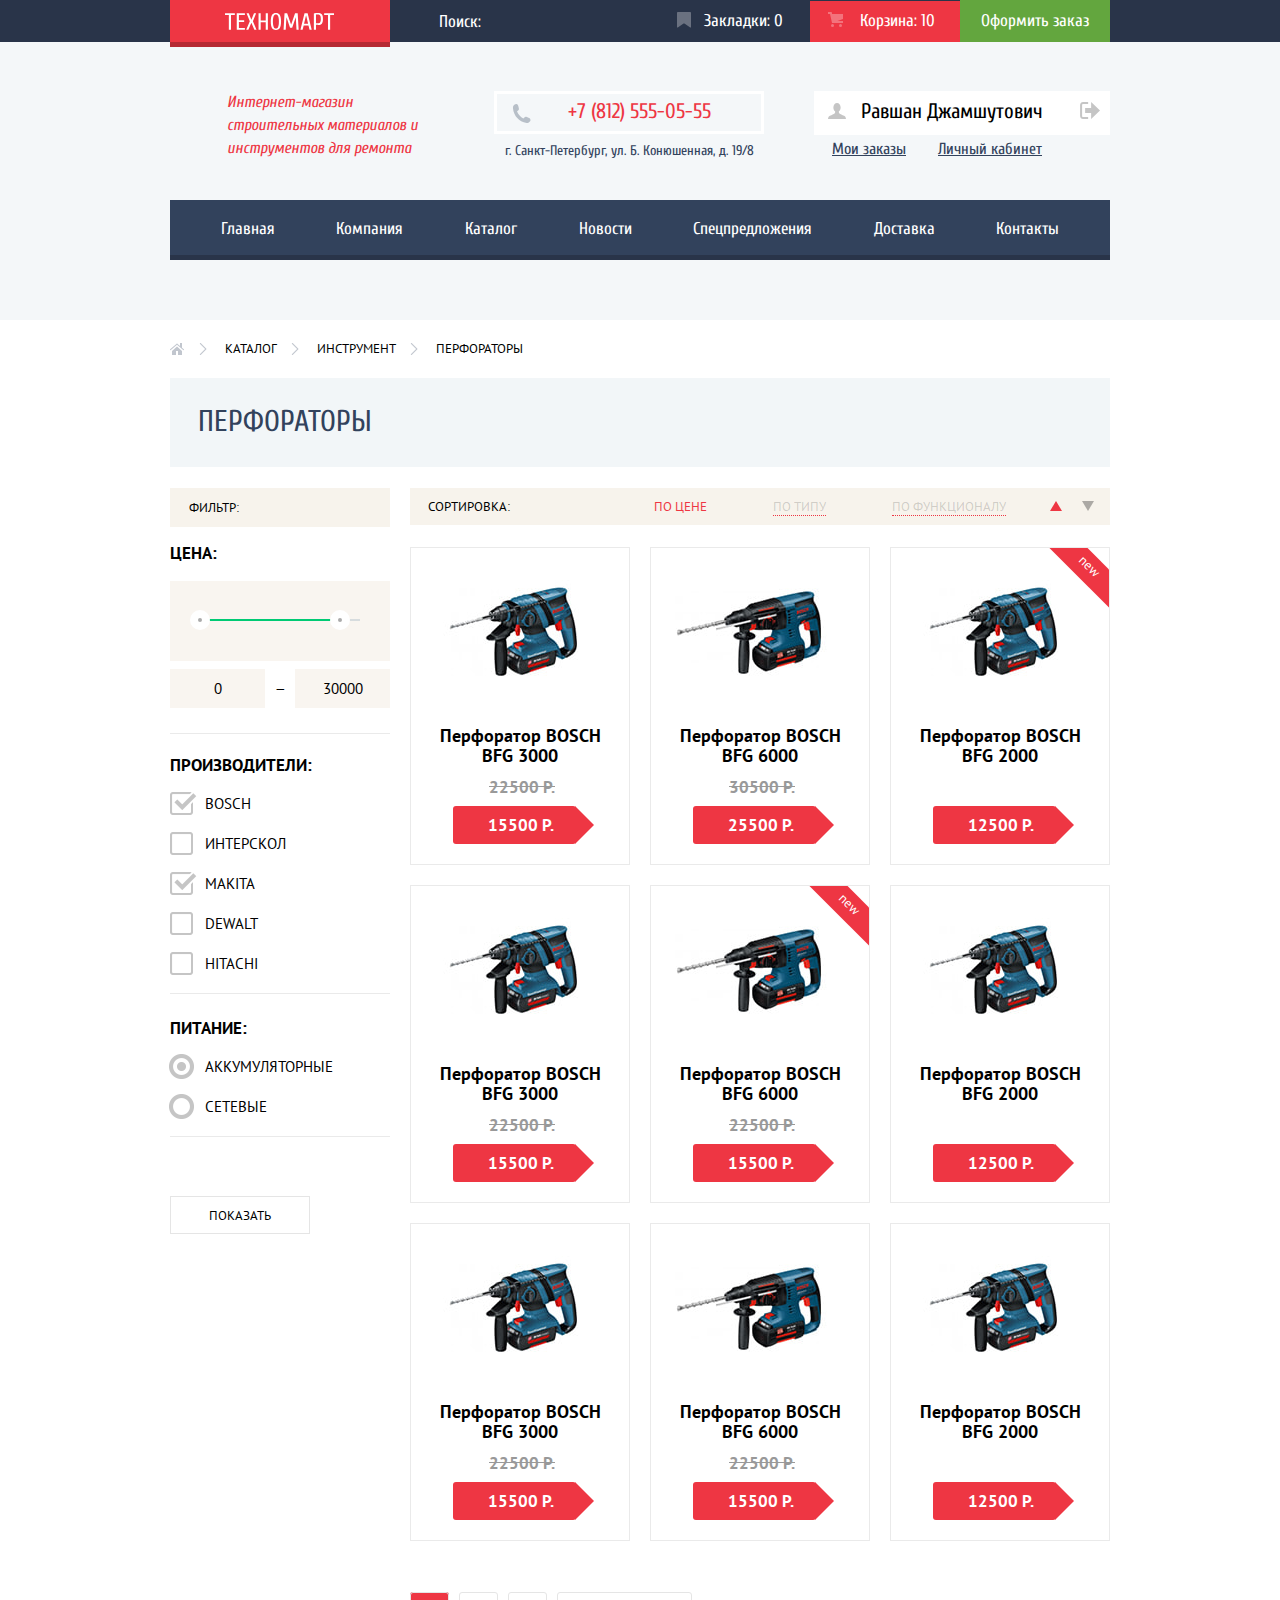
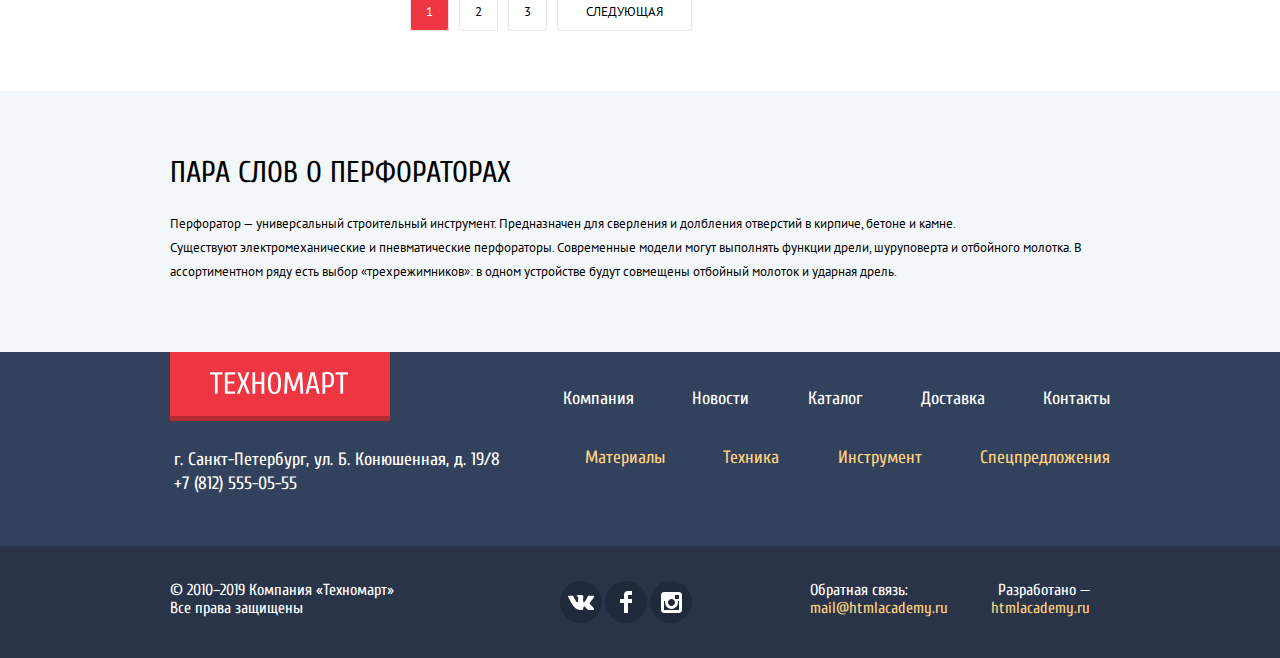
==== catalog.html @ ab94cb52 "Исправление ошибок валидатора" ====
<!DOCTYPE html>
<html lang="ru">
  <head>
    <meta charset="utf-8">
    <title>HTML Academy: Техномарт - Каталог - Перфораторы</title>
    <link href="https://fonts.googleapis.com/css?family=Cuprum:400,400i,700&display=swap&subset=cyrillic" rel="stylesheet">
    <link href="https://fonts.googleapis.com/css?family=PT+Sans:400,700&display=swap&subset=cyrillic" rel="stylesheet"> 
    <link href="css/normalize.css" rel="stylesheet">
    <link href="css/style.css" rel="stylesheet">
  </head>
  <body>
    <header class="main-header catalog-header">
      <div class="header-top">
        <div class="container">
          <a class="site-logo" href="index.html"><img src="img/logo.svg" alt="Логотип компании" width="109" height="19"></a>
          <form class="header-search" action="https://echo.htmlacademy.ru" method="post">
            <label class="visually-hidden" for="search">Поиск</label>
            <input type="search" id="search" name="search" placeholder="Поиск:">
            <button class="visually-hidden" type="submit"><span>Искать</span></button>
          </form>
          <div class="shop-menu">
            <a class="shop-menu-bookmark" href="#">Закладки: 0</a>
            <a class="shop-menu-cart added" href="#">Корзина: 10</a>
            <a class="button button-checkout" href="#">Оформить заказ</a>
          </div>
        </div>
      </div>
      <div class="header-bottom">
        <div class="container">
          <p class="shop-info">Интернет-магазин строительных материалов и инструментов для ремонта</p>
          <div class="header-contacts">
            <a class="header-tel" href="tel:+78125550555" aria-label="Позвоните нам">+7 (812) 555-05-55</a>
            <p class="header-address">г. Санкт-Петербург, ул. Б. Конюшенная, д. 19/8</p>
          </div>
          <div class="user-menu">
            <a class="button button-profile profile-login" href="#">
              <svg xmlns="http://www.w3.org/2000/svg" width="20" height="18" viewBox="0 0 20 18"><path fill="#c5c5c5" d="M17.881 14.166c-2.144-.735-4.256-1.666-5.207-2.39-.657-.501-.77-1.618-.517-2.415 1.118-.903 1.864-2.477 1.864-4.278C14.021 2.276 12.221 0 10 0S5.979 2.276 5.979 5.083c0 1.801.746 3.374 1.863 4.277.253.798.141 1.915-.517 2.416-.95.724-3.063 1.654-5.207 2.39S0 18 0 18h20s.025-3.099-2.119-3.834z"/></svg>
              Равшан Джамшутович</a>
            <a class="menu-exit" href="#">
              <svg xmlns="http://www.w3.org/2000/svg" width="21" height="17" viewBox="0 0 21 17"><g fill="#c5c5c5"><path fill="#c5c5c5" d="M21 8.5L12.125 0v6h-6v5h6v6z"/><path fill="#c5c5c5" d="M3.106 13.952V3.048c.018-.376.171-1.057 1.01-1.057h5.027V0H4.116C1.938 0 1.112 1.81 1.087 3.027v10.946C1.112 15.189 1.938 17 4.116 17h5.027v-1.99H4.116c-.839 0-.992-.683-1.01-1.058z"/></g></svg>
              <span class="visually-hidden">Выход</span></a>
            <ul class="profile-menu">
              <li><a class="link-profile" href="#">Мои заказы</a></li>
              <li><a class="link-profile" href="#">Личный кабинет</a></li>
            </ul>
          </div>
        </div>
      </div>
      <nav class="site-nav">
        <div class="container">
          <ul class="main-nav">
            <li><a href="index.html">Главная</a></li>
            <li><a href="#">Компания</a></li>
            <li><a href="#">Каталог</a></li>
            <li><a href="#">Новости</a></li>
            <li><a href="#">Спецпредложения</a></li>
            <li><a href="#">Доставка</a></li>
            <li><a href="#">Контакты</a></li>
          </ul>
        </div>
      </nav>
    </header>
    <main class="inner-page">
      <div class="container">
        <ul class="breadcrumbs">
          <li><a class="home-link" href="index.html"><span class="visually-hidden">Домой</span></a></li>
          <li><a href="#">Каталог</a></li>
          <li><a href="#">Инструмент</a></li>
          <li><a class="not-active" href="#">Перфораторы</a></li>
        </ul>
        <h1 class="catalog-title">Перфораторы</h1>
        <!-- Ф И Л Ь Т Р -->
        <div class="inner-wrapper">
          <section class="sidebar">
            <h2 class="filter-title">Фильтр:</h2>
            <form class="filter" action="echo.htmlacademy.ru" method="get">
              <fieldset class="filter-price">
                <legend>Цена:</legend>
                <div class="range-controls">
                  <div class="scale">
                    <div class="bar"></div>
                  </div>
                  <div class="toggle min-toggle"></div>
                  <div class="toggle max-toggle"></div>
                </div>
                <div class="price-controls">
                  <label class="min-price"><span class="visually-hidden">от</span> <input type="text" value="0"></label>
                  <span>&mdash;</span>
                  <label class="max-price"><span class="visually-hidden">до</span> <input type="text" value="30000"></label>
                </div>
              </fieldset>
              <fieldset class="brand-filter">
                <legend>Производители:</legend>
                <ul>
                  <li class="filter-options">
                    <input class="visually-hidden filter-checkbox" type="checkbox" id="bosch" name="bosch" checked>
                    <label for="bosch">Bosch</label>
                  </li>
                  <li class="filter-options">
                    <input class="visually-hidden filter-checkbox" type="checkbox" id="interskol" name="interskol">
                    <label for="interskol">Интерскол</label>
                  </li>
                  <li class="filter-options">
                    <input class="visually-hidden filter-checkbox" type="checkbox" id="makita" name="makita" checked>
                    <label for="makita">Makita</label>
                  </li>
                  <li class="filter-options">
                    <input class="visually-hidden filter-checkbox" type="checkbox" id="dewalt" name="dewalt">
                    <label for="dewalt">Dewalt</label>
                  </li>
                  <li class="filter-options">
                    <input class="visually-hidden filter-checkbox" type="checkbox" id="hitachi" name="hitachi">
                    <label for="hitachi">Hitachi</label>
                  </li>
                </ul>
              </fieldset>
              <fieldset class="power-filter">
                <legend>Питание:</legend>
                <ul>
                  <li class="filter-options">
                    <input class="visually-hidden filter-radio" type="radio" id="battery" name="power" checked>
                    <label for="battery">Аккумуляторные</label>
                  </li>
                  <li class="filter-options">
                    <input class="visually-hidden filter-radio" type="radio" id="network" name="power">
                    <label for="network">Сетевые</label>
                  </li>
                </ul>
              </fieldset>
              <button class="button form-button" type="submit">Показать</button>
            </form>
          </section>
          <section class="main-section">
            <h2 class="visually-hidden">Каталог перфораторов</h2>
            <div class="sorting-block">
              <span>Сортировка:</span>
              <ul class="sorting-list">
                <li><a class="sort-active" href="#">По цене</a></li>
                <li><a href="#">По типу</a></li>
                <li><a href="#">По функционалу</a></li>
              </ul>
              <ul class="sorting-buttons">
                <li><a class="sorting-up active-button" href="#"><span class="visually-hidden">По возрастанию</span></a></li>
                <li><a class="sorting-down" href="#"><span class="visually-hidden">По убыванию</span></a></li>
              </ul>
            </div>
            <!-- К А Т А Л О Г -->
            <div class="catalog-wrapper">
              <article class="cat-item cat-item-inner">
                <img src="img/b3000.jpg" alt="Перфоратор Bosch BFG 3000" width="218" height="170">
                <h3>Перфоратор <span class="item-title-uppercase">Bosch BFG 3000</span></h3>
                <p class="item-price">22500 Р.</p>
                <p class="item-sale">15500 Р.</p>
                <div class="buy-popup">
                  <a class="button item-buy" href="#">Купить</a>
                  <a class="button item-bookmark" href="#">В закладки</a>
                </div>
              </article>
              <article class="cat-item cat-item-inner">
                <img src="img/b6000.jpg" alt="Перфоратор Bosch BFG 6000" width="218" height="170">
                <h3>Перфоратор <span class="item-title-uppercase">Bosch BFG 6000</span></h3>
                <p class="item-price">30500 Р.</p>
                <p class="item-sale">25500 Р.</p>
                <div class="buy-popup">
                  <a class="button item-buy" href="#">Купить</a>
                  <a class="button item-bookmark" href="#">В закладки</a>
                </div>
              </article>
              <article class="cat-item cat-item-inner">
                <img src="img/b2000.jpg" alt="Перфоратор Bosch BFG 2000" width="218" height="170">
                <h3>Перфоратор <span class="item-title-uppercase">Bosch BFG 2000</span></h3>
                <p class="item-price"></p>
                <p class="item-sale">12500 Р.</p>
                <div class="buy-popup">
                  <a class="button item-buy" href="#">Купить</a>
                  <a class="button item-bookmark" href="#">В закладки</a>
                </div>
                <div class="new-flag">New</div>
              </article>
              <article class="cat-item cat-item-inner">
                <img src="img/b3000.jpg" alt="Перфоратор Bosch BFG 3000" width="218" height="170">
                <h3>Перфоратор <span class="item-title-uppercase">Bosch BFG 3000</span></h3>
                <p class="item-price">22500 Р.</p>
                <p class="item-sale">15500 Р.</p>
                <div class="buy-popup">
                  <a class="button item-buy" href="#">Купить</a>
                  <a class="button item-bookmark" href="#">В закладки</a>
                </div>
              </article>
              <article class="cat-item cat-item-inner">
                <img src="img/b6000.jpg" alt="Перфоратор Bosch BFG 6000" width="218" height="170">
                <h3>Перфоратор <span class="item-title-uppercase">Bosch BFG 6000</span></h3>
                <p class="item-price">22500 Р.</p>
                <p class="item-sale">15500 Р.</p>
                <div class="buy-popup">
                  <a class="button item-buy" href="#">Купить</a>
                  <a class="button item-bookmark" href="#">В закладки</a>
                </div>
                <div class="new-flag">New</div>
              </article>
              <article class="cat-item cat-item-inner">
                <img src="img/b2000.jpg" alt="Перфоратор Bosch BFG 2000" width="218" height="170">
                <h3>Перфоратор <span class="item-title-uppercase">Bosch BFG 2000</span></h3>
                <p class="item-price"></p>
                <p class="item-sale">12500 Р.</p>
                <div class="buy-popup">
                  <a class="button item-buy" href="#">Купить</a>
                  <a class="button item-bookmark" href="#">В закладки</a>
                </div>
              </article>
              <article class="cat-item cat-item-inner">
                <img src="img/b3000.jpg" alt="Перфоратор Bosch BFG 3000" width="218" height="170">
                <h3>Перфоратор <span class="item-title-uppercase">Bosch BFG 3000</span></h3>
                <p class="item-price">22500 Р.</p>
                <p class="item-sale">15500 Р.</p>
                <div class="buy-popup">
                  <a class="button item-buy" href="#">Купить</a>
                  <a class="button item-bookmark" href="#">В закладки</a>
                  <div class="new-flag">New</div>
                </div>
              </article>
              <article class="cat-item cat-item-inner">
                <img src="img/b6000.jpg" alt="Перфоратор Bosch BFG 6000" width="218" height="170">
                <h3>Перфоратор <span class="item-title-uppercase">Bosch BFG 6000</span></h3>
                <p class="item-price">22500 Р.</p>
                <p class="item-sale">15500 Р.</p>
                <div class="buy-popup">
                  <a class="button item-buy" href="#">Купить</a>
                  <a class="button item-bookmark" href="#">В закладки</a>
                </div>
              </article>
              <article class="cat-item cat-item-inner">
                <img src="img/b2000.jpg" alt="Перфоратор Bosch BFG 2000" width="218" height="170">
                <h3>Перфоратор <span class="item-title-uppercase">Bosch BFG 2000</span></h3>
                <p class="item-price"></p>
                <p class="item-sale">12500 Р.</p>
                <div class="buy-popup">
                  <a class="button item-buy" href="#">Купить</a>
                  <a class="button item-bookmark" href="#">В закладки</a>
                </div>
              </article>
              <div>
                <ul class="pagination">
                  <li><a class="active-page" href="#">1</a></li>
                  <li><a href="#">2</a></li>
                  <li><a href="#">3</a></li>
                  <li><a class="next-page" href="#">Следующая</a></li>
                </ul>
              </div>
            </div>
          </section>
        </div>
      </div>
        <section class="about-drill-section">
          <div class="container">
            <h2 class="title sub-title">Пара слов о перфораторах</h2>
            <p>Перфоратор — универсальный строительный инструмент.
              Предназначен для сверления и долбления отверстий в кирпиче, бетоне и камне.<br>
              Существуют электромеханические и пневматические перфораторы.
              Современные модели могут выполнять функции дрели, шуруповерта и отбойного молотка.
              В ассортиментном ряду есть выбор «трехрежимников»:
              в одном устройстве будут совмещены отбойный молоток и ударная дрель.</p>
          </div>
        </section>
    </main>
    <footer class="main-footer">
      <div class="footer-top">
        <div class="container">
          <div class="footer-top-left">
            <a class="site-logo footer-logo" href="#"><img src="img/logo.svg" alt="Логотип компании Техномарт" width="138" height="23"></a>
            <p class="footer-address">
              г. Санкт-Петербург, ул. Б. Конюшенная, д. 19/8
            </p>
            <a class="footer-tel" href="tel:+78125550555" aria-label="Позвоните нам">+7 (812) 555-05-55</a>
          </div>
          <div class="footer-top-right">
            <ul class="footer-nav">
              <li><a href="#">Компания</a></li>
              <li><a href="#">Новости</a></li>
              <li><a href="#">Каталог</a></li>
              <li><a href="#">Доставка</a></li>
              <li><a href="#">Контакты</a></li>
            </ul>
            <ul class="footer-promo">
              <li><a href="#">Материалы</a></li>
              <li><a href="#">Техника</a></li>
              <li><a href="#">Инструмент</a></li>
              <li><a href="#">Спецпредложения</a></li>
            </ul>
          </div>
        </div>
      </div>
      <div class="footer-bottom">
        <div class="container">
          <p class="copyright">
            © 2010–2019 Компания «Техномарт»
            Все права защищены
          </p>
          <ul class="social-list">
            <li class="social-button vk-button"><a href="#"><span class="visually-hidden">Вконтакте</span></a></li>
            <li class="social-button fb-button"><a href="#"><span class="visually-hidden">Фейсбук</span></a></li>
            <li class="social-button insta-button"><a href="#"><span class="visually-hidden">Инстаграм</span></a></li>
          </ul>
          <p class="feedback">
            Обратная связь:
            <a class="academy" href="mailto:mail@htmlacademy.ru">mail@htmlacademy.ru</a>
          </p>
          <p class="designed">
            Разработано —
            <a class="academy" href="https://htmlacademy.ru/intensive/htmlcss">htmlacademy.ru</a>
          </p>
        </div>
      </div>
    </footer>

    <section class="modal cart-add modal">
      <h2 class="cart-add-header">Товар добавлен в корзину!</h2>
      <div class="cart-bottom">
        <a class="button button-details" href="#">Оформить заказ</a>
        <button class="button button-details" type="button">Продолжить покупки</button>
      </div>
    </section>
  </body>
</html>
---- css/style.css ----
html {
  box-sizing: border-box;
}
*, *::before, *::after {
  box-sizing: inherit;
}
body {
  padding: 0;
  margin: 0;

  font-family: "PT Sans", Arial, sans-serif;
  font-size: 13px;
  font-weight: 400;
  line-height: 24px;

  color: #000000;

  background-color: #ffffff;
}
a {
  text-decoration: none;
}
img {
  max-width: 100%;
  height: auto;
}
.visually-hidden {
  position: absolute;
  width: 1px;
  height: 1px;
  margin: -1px;
  padding: 0;
  overflow: hidden;
  border: 0;
  clip: rect(0 0 0 0);
}
.container {
  width: 960px;
  padding: 0 10px;
  margin: 0 auto;
}
.modal {
  display: none;
}
.button {
  text-transform: uppercase;
}
.button-details {
  padding-top: 11px;
  padding-bottom: 10px;
  border-radius: 3px;
  font-family: "Cuprum", Arial, sans-serif;
  font-size: 14px;
  line-height: 18px;
  text-align: center;

  color: #ffffff;
}
.new-flag {
  position: absolute;
  z-index: 20;
  top: 0;
  right: -33px;
  width: 120px;
  padding-bottom: 3px;
  padding-left: 18px;
  transform: rotate(45deg);
  text-align: center;
  text-transform: lowercase;
  color: #ffffff;
  background-color: #ee3643;
  overflow: hidden;
}

/* ЗАГОЛОВКИ */

.catalog-title, .title {
  margin-top: 0;
  margin-bottom: 0;
  padding-left: 28px;
  padding-top: 29px;
  padding-bottom: 30px;
  font-family: "Cuprum", Arial, sans-serif;
  font-size: 30px;
  font-weight: 400;
  line-height: 30px;
  text-transform: uppercase;

  color: #32425c;
}
.catalog-title {
  margin-bottom: 21px;
  background-color: #f2f6f8;
}
.sub-title {
  color: #000000;
}
.filter-title {
  padding-top: 11px;
  padding-bottom: 10px;
  padding-left: 19px;
  margin-top: 0;
  margin-bottom: 0;
  font-size: 13px;
  font-weight: 400;
  line-height: 18px;
  text-transform: uppercase;

  background-color: #f7f3ec;
}

/* ШАПКА */

.main-header {
  padding-bottom: 60px;
  font-family: "Cuprum", Arial, sans-serif;

  background-color: #f4f7f9;
}
.catalog-header {
  margin-bottom: 0;
}

.header-top .container {
  display: flex;
}

.header-top {
  font-size: 17px;

  background-color: #293449;
}

.header-top a,
.site-nav a {
  color: #ffffff;
}
.site-logo {
  width: 220px;
  padding: 13px 56px 5px 55px;
  box-shadow: 0px 5px 0px 0px rgba(181, 41, 51, 1);
}
.site-logo, /* Логотип и красные "кнопки" */
.button-details {
  background-color: #ee3643;
}
.site-logo:hover,
.button-details:hover {
  background-color: #ca2c37;
}
.site-logo:active,
.button-details:active {
  background-color: #ba2732;
}
.header-search {
  position: relative;
}
.header-search svg {
  position: absolute;
  left: 17px;
  top: 12px;
  width: 17px;
  height: 17px;
  opacity: 0.3;
}
.header-search:hover svg {
  opacity: 1;
}
.header-search:focus path {
  fill: #ee3643;
}
.header-search input {
  width: 270px;
  padding-top: 12px;
  padding-bottom: 10px;
  padding-left: 49px;
  border: none;
  background-color: #293449;
}

.header-search input::placeholder {
  color: #ffffff;
  opacity: 1;
}
.header-search input:hover {
  color: #000000;
  background-color: #212a3a;
}
.header-search input:focus {
  background-color: #ffffff;
}
.shop-menu {
  display: flex;
  align-items: center;
}
.shop-menu a {
  display: block;
  width: 150px;
  padding-top: 8px;
  padding-bottom: 9px;
}
.shop-menu a:hover {
  background-color: #212a3a;
}
.shop-menu a:active {
  color: rgba(255, 255, 255, 0.6);
  background-color: #161d29;
}
.shop-menu-bookmark {
  position: relative;
  padding-left: 44px;
}
.shop-menu-bookmark::before {
  content: "";
  position: absolute;
  top: 11px;
  left: 17px;
  width: 14px;
  height: 16px;
  background-image: url("../img/icon-bookmark.svg");
  background-repeat: no-repeat;
  background-position: 0 0;
  opacity: 0.3;
}
.shop-menu-bookmark:hover::before,
.shop-menu-cart:hover::before {
  opacity: 1;
}
.shop-menu-bookmark:active::before,
.shop-menu-cart:active::before {
  opacity: 0.5;
}
.shop-menu-cart {
  position: relative;
  padding-left: 50px;
}
.shop-menu-cart::before {
  content: "";
  position: absolute;
  top: 11px;
  left: 18px;
  width: 15px;
  height: 15px;
  background-image: url("../img/icon-cart.svg");
  background-repeat: no-repeat;
  background-position: 0 0;
  opacity: 0.3;
}
.shop-menu .button-checkout {
  padding-top: 9px;
  text-align: center;
  text-transform: none;
  background-color: #63a63e;
}
.shop-menu .button-checkout:hover {
  background-color: #5fbb2d;
}
.shop-menu .button-checkout:active {
  color: rgba(255, 255, 255, 0.5);
  background-color: #518534;
}
.added {
  background-color: #ee3643;
}

.header-bottom {
  padding-top: 49px;
  padding-bottom: 37px;
}
.header-bottom .container {
  display: flex;
  justify-content: flex-end;
}
.shop-info {
  width: 197px;
  padding: 0;
  margin: 0;
  margin-right: 70px;
  margin-left: 52px;

  font-size: 16px;
  font-weight: 400;
  font-style: italic;
  line-height: 23px;

  color: #ee3643;
}
.header-contacts {
  width: 270px;
}
.header-tel {
  position: relative;
  display: block;
  padding-top: 7px;
  padding-bottom: 9px;
  padding-left: 71px;
  border: 3px solid #ffffff;

  font-size: 21px;
  line-height: 21px;
  color: #ee3643;
}
.header-tel::before {
  content: "";
  position: absolute;
  top: 10px;
  left: 15px;
  width: 19px;
  height: 19px;
  background-image: url("../img/icon-phone.svg");
  background-repeat: no-repeat;
  background-position: 0 0;
}
.header-address {
  padding: 0;
  padding-top: 5px;
  margin-top: 0;
  margin-bottom: 0;
  font-size: 14px;
  line-height: 24px;
  text-align: center;
  color: #32425c;
}
.user-menu {
  position: relative;
  margin-left: 50px;
}
.user-menu-main {
  display: flex;
  align-items: flex-start;
  margin-left: 68px;
}
.button-login {
  position: relative;
  padding-top: 9px;
  padding-right: 25px;
  padding-bottom: 12px;
  padding-left: 48px;
}
.button-login svg {
  position: absolute;
  top: 11px;
  left: 14px;
  width: 20px;
  height: 17px;
}
.button-login:hover path {
  fill: #32425c;
}
.menu-exit {
  position: absolute;
  top: 11px;
  right: 10px;
  width: 21px;
  height: 17px;
}
.menu-exit:hover path {
  fill: #32425c;
}
.menu-exit:active path {
  fill: #c5c5c5;
}
.button-registration {
  padding-top: 9px;
  padding-right: 24px;
  padding-bottom: 12px;
  padding-left: 24px;
  margin-left: 10px;
}
.user-menu,
.main-nav {
  list-style: none;
}
.button-profile {
  display: block;
  font-size: 21px;
  line-height: 21px;
  text-transform: none;

  color: #000000;
  background-color: #ffffff;
}
.button-profile:hover {
  color: #ee3643;
}
.button-profile:active {
  color: rgba(0, 0, 0, 0.3);
}
.profile-login {
  position: relative;
  display: block;
  padding: 10px 67px 13px 47px;
}
.profile-login:hover {
  color: #000000;
}
.profile-login:active {
  color: rgba(0, 0, 0, 0.3);
}
.profile-login svg {
  position: absolute;
  left: 14px;
  width: 18px;
  height: 20px;
}
.profile-login:hover path {
  fill: #32425c;
}
.profile-login:active path {
  fill: #c5c5c5;
}
.profile-menu {
  display: flex;
  flex-wrap: wrap;
  padding-left: 0;
  padding-top: 3px;
  margin-top: 0;
  margin-bottom: 0;
  list-style: none;
}
.link-profile {
  margin-right: 14px;
  margin-left: 18px;
  font-size: 16px;
  line-height: 18px;
  text-decoration: underline;

  color: #32425c;
}
.link-profile:hover {
  color: #ee3643;
}
.link-profile:active {
  color: #32425c;
  opacity: 0.3;
}
/* ГЛАВНАЯ НАВИГАЦИЯ */

.main-nav {
  display: flex;
  justify-content: space-between;
  padding: 0;
  margin-top: 0;
  margin-bottom: 0;
  border-bottom: 5px solid #293449;

  font-size: 17px;

  background-color: #32425c;
}
.main-nav li {
  flex-grow: 1;
  text-align: center;
}
.main-nav li:first-of-type {
  padding-left: 20px;
}
.main-nav li:last-of-type {
  padding-right: 20px;
}
.main-nav a {
  display: block;
  padding: 15px;
  padding-top: 20px;
  padding-bottom: 18px;
  line-height: 17px;
}
.main-nav a:hover {
  background-color: #293449;
}
.main-nav a:active {
  color: rgba(255, 255, 255, 0.5);
  background-color: #1d2739;
}

.main-page {
  padding-top: 59px;
}

.breadcrumbs {
  display: flex;
  padding-top: 20px;
  padding-bottom: 20px;
  padding-left: 0;
  margin-top: 0;
  margin-bottom: 0;
  line-height: 18px;
  text-transform: uppercase;
  list-style: none;
}
.breadcrumbs li:not(:first-child) {
  position: relative;
  padding-left: 40px;
}
.home-link {
  position: relative;
  display: block;
  width: 15px;
  height: 18px;
}
.home-link::before {
  content: "";
  position: absolute;
  top: 3px;
  left: -1px;
  width: 15px;
  height: 12px;
  background-image: url("../img/icon-home.svg");
}
.breadcrumbs li:not(:first-child)::before {
  content: "";
  position: absolute;
  top: 3px;
  left: 14px;
  width: 8px;
  height: 12px;
  background-image: url("../img/icon-right-small.svg");
}
.breadcrumbs a {
  color: #000000;
}
.breadcrumbs a:hover {
  opacity: 0.3;
}
.breadcrumbs .not-active {
  pointer-events: none;
  cursor: default;
}

.section-header {
  display: flex;
  justify-content: space-between;
  align-items: center;
  margin-bottom: 20px;
  background-color: #f9f5f0;
}

/* ФИЛЬТР */

.filter fieldset {
  padding: 0;
  margin: 0;
  border: none;
  border-bottom: 1px solid #eaeaea;
}
.filter ul {
  padding: 0;
  margin-top: 0;
  margin-bottom: 0;
}
.filter legend {
  padding-top: 25px;
  margin-bottom: 13px;
  font-size: 17px;
  font-weight: 700;
  line-height: 30px;
  text-transform: uppercase;
}
.filter legend:first-of-type {
  padding-top: 11px;
}
.filter ul {
  list-style: none;
}
.filter label {
  font-size: 15px;
  line-height: 20px;
  text-transform: uppercase;
}
.filter li:disabled {
  opacity: 0.4;
}
.form-button {
  line-height: 18px;
  text-transform: uppercase;

  background-color: #ffffff;
}
.filter .filter-price {
  padding-bottom: 25px;
}
.range-controls {
  position: relative;
  height: 80px;
  padding: 0 30px;
  padding-top: 38px;
  margin-bottom: 8px;
}
.scale {
  height: 2px;
  background-color: #d7dcde;
}
.bar {
  width: 85%;
  height: 2px;
  background-color: #00ca74;
}
.toggle {
  position: absolute;
  box-sizing: content-box;
  width: 4px;
  height: 4px;
  border: 8px solid #ffffff;
  border-radius: 50%;
  background-color: #ababab;

  cursor: pointer;
}
.min-toggle {
  top: 29px;
  left: 20px;
}
.max-toggle {
  top: 29px;
  right: 40px;
}
.price-controls {
  display: flex;
  justify-content: space-between;
  align-items: center;
}
.price-controls input[type="text"] {
  width: 95px;
  padding: 0;
  padding-top: 11px;
  padding-bottom: 11px;
  border: none;
  text-align: center;
  font-family: inherit;
}
.range-controls,
.price-controls input[type="text"]
 {
  background-color: #f9f5f0;
}
.filter .brand-filter {
  margin-top: 5px;
}
.filter-options {
  padding-left: 35px;
  margin-bottom: 16px;
}
.filter-options label {
  position: relative;
  cursor: pointer;
}
.filter-checkbox + label::before {
  content: "";
  position: absolute;
  top: -2px;
  left: -35px;;
  width: 27px;
  height: 23px;
  background-image: url("../img/checkbox-off.svg");
  background-repeat: no-repeat;
}
.filter-checkbox:hover + label::before {
  background-image: url("../img/checkbox-off-hover.svg");
}
.filter-checkbox:checked + label::before {
  content: "";
  position: absolute;
  top: -2px;
  left: -35px;;
  width: 27px;
  height: 23px;
  background-image: url("../img/checkbox-on.svg");
  background-repeat: no-repeat;
}
.filter-checkbox:checked:hover + label::before {
  background-image: url("../img/checkbox-on-hover.svg");
}
.filter .power-filter {
  margin-top: 8px;
  margin-bottom: 59px;
}
.filter-radio + label::before {
  content: "";
  position: absolute;
  top: -3px;
  left: -36px;;
  width: 25px;
  height: 25px;
  background-image: url("../img/radio-off.svg");
  background-repeat: no-repeat;
}
.filter-radio:hover + label::before {
  background-image: url("../img/radio-off-hover.svg");
}
.filter-radio:checked + label::before {
  content: "";
  position: absolute;
  top: -3px;
  left: -36px;;
  width: 25px;
  height: 25px;
  background-image: url("../img/radio-on.svg");
  background-repeat: no-repeat;
}
.filter-radio:checked:hover + label::before {
  background-image: url("../img/radio-on-hover.svg");
}
.form-button {
  width: 140px;
  padding-top: 10px;
  padding-bottom: 8px;
  border: 1px solid #e5e5e5;
}

/* ПРОМО БЛОКИ */

.promo-section {
  padding-bottom: 53px;
}
.promo-section .container {
  display: flex;
  align-items: flex-start;
}
.left-column-promo {
  display: flex;
  flex-wrap: wrap;
  width: 620px;
  margin-right: 20px;
}
.right-column-promo {
  display: flex;
  flex-direction: column;
  width: 300px;
}
.promo-block {
  position: relative;
  overflow: hidden;
  width: 300px;
  height: 123px; /* временно */
  padding-bottom: 9px;
  margin-bottom: 20px;
  margin-right: 20px;
}
.left-column-promo :nth-of-type(2n+2) {
  margin-right: 0;
}
.right-column-promo :last-of-type {
  margin-bottom: 0;
}
.promo-block h3 {
  padding: 0;
  margin: 0;
  padding-top: 20px;
  padding-left: 22px;

  font-family: "Cuprum", Arial, sans-serif;
  font-size: 24px;
  font-weight: 700;
  line-height: 30px;

  color: #ffffff;
}
.promo-materials {
  background-color: #ffbf47;
  background-image: url("../img/promo-materials.png");
  background-repeat: no-repeat;
  background-position: 213px 31px;
}
.promo-tool {
  background-color: #3bbce3;
  background-image: url("../img/promo-instruments.png");
  background-repeat: no-repeat;
  background-position: 197px 33px;
}
.promo-tech {
  background-color: #dc91d8;
  background-image: url("../img/promo-tech.png");
  background-repeat: no-repeat;
  background-position: 191px 32px;
}
.promo-sale {
  background-color: #8ed78f;
  background-image: url("../img/promo-discount.png");
  background-repeat: no-repeat;
  background-position: 196px 26px;
}
.promo-delivery {
  background-color: #ffc047;
  background-image: url("../img/promo-delivery.png");
  background-repeat: no-repeat;
  background-position: 191px 32px;
}
.button-promo {
  display: block;
  width: 135px;
  padding-top: 11px;
  padding-bottom: 9px;
  margin-top: 13px;
  margin-left: 25px;
  border-radius: 3px;

  font-family: "Cuprum", Arial, sans-serif;
  font-size: 14px;
  line-height: 18px;
  text-align: center;

  color: #ffffff;
  background-color: rgba(0, 0, 0, 0.1);
}
.button-promo:hover {
  background-color: rgba(0, 0, 0, 0.2);
}
.button-promo:active {
  background-color: rgba(0, 0, 0, 0.3);
}

/* СЛАЙДЕР */
.slider {
  position: relative;
  width: 620px;
  height: 266px;
  background-color: #604f48;
}
.slider h3 {
  padding: 0;
  margin: 0;
  padding-top: 22px;
  padding-left: 24px;
  font-family: "Cuprum", Arial, sans-serif;
  font-size: 36px;
  font-weight: 700;
  line-height: 36px;
  text-transform: uppercase;

  color: #ffffff;
}
.slider p {
  padding: 0;
  margin: 0;
  padding-top: 2px;
  padding-left: 25px;
  font-family: "Cuprum", Arial, sans-serif;
  font-size: 18px;

  color: #ffffff;
}
.slide {
  display: none;
  height: 266px;
}
.slide-active {
  display: block;
}
.first-slide {
  background-image: url("../img/slide1.jpg");
  background-repeat: no-repeat;
  background-position: 0 0;
}
.second-slide {
  background-image: url("../img/slide2.jpg");
  background-repeat: no-repeat;
  background-position: 0 0;
}
.slider-arrows,
.slider-pagination {
  position: absolute;
}
.slider-arrows:first-of-type {
  top: 114px;
  right: 20px;
  width: 22px;
  height: 40px;
  border: none;
  background-color: transparent;
  background-image: url("../img/icon-right.svg");
}
.slider-arrows:last-of-type {
  top: 114px;
  left: 24px;
  width: 22px;
  height: 40px;
  border: none;
  background-color: transparent;
  background-image: url("../img/icon-left.svg");
}
.slider-pagination {
  display: flex;
  left: 295px;
  bottom: 35px;
}
.slider-dots {
  width: 10px;
  height: 10px;
  margin-right: 10px;
  border-radius: 50%;
  border: 2px solid #ffffff;
  background-color: #ee3643;
}
.active-dot {
  background-color: #ffffff;
}
.slide .button-details {
  position: absolute;
  left: 25px;
  bottom: 22px;
  width: 195px;
  padding-left: 4px;
  text-align: center;
}
/* СОРТИРОВКА */

.sorting-block {
  display: flex;
  padding-top: 7px;
  padding-right: 7px;
  padding-bottom: 6px;
  padding-left: 18px;
  margin-bottom: 22px;
  background-color: #f7f3ec;
}
.sorting-block span {
  margin-right: auto;
}
.sorting-block ul {
  display: flex;
  padding: 0;
  margin-top: 0;
  margin-bottom: 0;
}
.sorting-block span,
.sorting-block a {
  text-transform: uppercase;
}
.sorting-list,
.sorting-buttons {
  list-style: none;
}
.sorting-list li {
  margin-right: 33px;
  margin-left: 33px;
}
.sorting-list a {
  color: rgba(0, 0, 0, 0.18);
  border-bottom: 1px dotted #ee3643;
}
.sorting-list a:hover {
  color: #000000;
  border-bottom: 1px solid #ee3643;
}
.sorting-list .sort-active {
  color: #ee3643;
  border: none;

  pointer-events: none;
}
.sorting-buttons li {
  width: 32px;
}
.sorting-buttons a {
  margin-right: 11px;
  margin-left: 11px;
}
.sorting-up {
    display: inline-block;
    width: 0;
    height: 0;
    border-style: solid;
    border-width: 0 6px 10px 6px;
    border-color: transparent transparent #000000 transparent;
    opacity: 0.2;
}
.sorting-down {
    display: inline-block;
    width: 0;
    height: 0;
    border-style: solid;
    border-width: 10px 6px 0 6px;
    border-color: #000000 transparent transparent transparent;
    opacity: 0.3;
}
.sorting-buttons a:hover {
  opacity: 1;
}
.active-button {
  opacity: 1;
  border-color: transparent transparent #ee3643 transparent;
  pointer-events: none;
}
.inner-wrapper {
  display: flex;
}
.sidebar {
  width: 220px;
  margin-right: 20px;
}
.main-section {
  width: 700px;
}
.catalog-wrapper {
  display: flex;
  flex-wrap: wrap;
}

.goods-list {
  display: flex;
  flex-wrap: wrap;
}
.section-header .button-details {
  width: 253px;
  margin-right: 24px;
}

/* КАРТОЧКА ТОВАРА */

.cat-item {
  position: relative;
  width: 220px;
  padding-bottom: 20px;
  margin-right: 20px;
  margin-bottom: 20px;
  border: 1px solid #eaeaea;
  overflow: hidden;
}
.cat-item-main:nth-child(4n) {
  margin-right: 0;
}
.cat-item-inner:nth-child(3n) {
  margin-right: 0;
}
.cat-item h3 {
  padding-left: 20px;
  padding-right: 20px;
  margin-top: 0;
  margin-bottom: 0;
  font-size: 18px;
  font-weight: 700;
  line-height: 20px;
  text-align: center;
}
.item-title-uppercase {
  text-transform: uppercase;
}
.item-price,
.item-sale {
  display: block;
  margin-top: 0;
  margin-bottom: 0;
  font-size: 17px;
  font-weight: 700;
  line-height: 18px;
  text-align: center;
}
.item-price {
  min-height: 30px;
  padding-left: 4px;
  padding-top: 12px;
  text-decoration: line-through;

  color: #999999;
}
.item-sale {
  position: relative;
  width: 123px;
  padding-top: 10px;
  padding-bottom: 10px;
  padding-left: 35px;
  margin-top: 10px;
  margin-left: 42px;
  border-radius: 3px;
  text-align: left;
  color: #ffffff;
  background-color: #ee3643;
}
.item-sale::after {
  content: "";
  position: absolute;
  bottom: 0;
  left: 122px;
  width: 0;
	height: 0;
	border-top: 19px solid transparent;
	border-left: 19px solid #ee3643;
	border-bottom: 19px solid transparent;
}
.buy-popup {
  display: none;
  position: absolute;
  top: 0;
  left: 0;
  width: 220px;
  height: 170px;
  padding: 43px;
  background-color: #ffffff;
  z-index: 10;
}
.cat-item:hover .buy-popup {
  display: block;
}
.item-buy,
.item-bookmark {
  display: block;
  width: 135px;
  padding-top: 10px;
  padding-bottom: 6px;
  border-radius: 3px;
  font-family: "Cuprum", Arial, sans-serif;
  font-size: 14px;
  line-height: 18px;
  text-align: center;
}
.item-buy {
  position: relative;
  margin-bottom: 8px;
  color: #ffffff;
  border-bottom: 3px solid #367315;
  background-color: #63a63e;
}
.item-buy:hover {
  background-color: #5fbb2d;
}
.item-buy:active {
  background-color: #518534;
}
.item-buy::before {
  content: "";
  position: absolute;
  top: 10px;
  left: 12px;
  width: 15px;
  height: 15px;
  background-image: url("../img/icon-cart.svg");
  background-repeat: no-repeat;
  opacity: 0.3;
}
.item-buy:hover::before {
  opacity: 1;
}
.item-buy:active::before {
  opacity: 1;
}
.item-bookmark {
  color: #32425c;
  border: 3px solid #63a63e;
}
.item-bookmark:hover {
  border: 3px solid #32425c;
}
.item-bookmark:active {
  border: 3px solid #32425c;
  opacity: 0.3;
}

/* ПРОИЗВОДИТЕЛИ */

.brand-section {
  padding-bottom: 66px;
}
.brand-list {
  display: flex;
  flex-wrap: wrap;
  padding: 0;
  margin-top: 0;
  margin-bottom: 0;
  list-style: none;
}
.brand-list li {
  margin-right: 20px;
  margin-bottom: 20px;
}
.brand-list li:nth-of-type(4n) {
  margin-right: 0;
}
.brand-list li:hover {
  box-shadow: 0px 10px 25px 0 rgba(41, 52, 73, 0.5);
}
.brand-list li:active {
  box-shadow: 0px 10px 25px 0 rgba(41, 52, 73, 0.5);
  opacity: 0.3;
}
.brand-link {
  width: 220px;
  height: 145px;
  border: 1px solid #eaeaea;
  display: flex;
  justify-content: center;
  align-items: center;
  background-color: #ffffff;
}

/* СЕРВИСЫ */

.service-section {
  padding-top: 65px;
  background-color: #f4f7f9;
}
.service-top .title {
  padding: 0;
  margin-top: 0;
  margin-bottom: 0;
  margin-bottom: 25px;
}
.service-top {
  padding-bottom: 70px;
}
.service-top p {
  width: 400px;

  margin-top: 0;
  margin-bottom: 0;
}
.service-bottom {
  display: flex;
  padding-bottom: 98px;
}
.service-list {
  position: relative;
  width: 244px;
  padding: 0;
  margin-top: 0;
  margin-bottom: 0;
  margin-right: 75px;
  list-style: none;
}
.service-list::after {
  content: "";
  position: absolute;
  width: 10px;
  height: 272px;
  top: -40px;
  right: 0;
  background-image: url("../img/shadow.png");
  background-repeat: no-repeat;
}
.service-item {
  display: block;
  padding-top: 14px;
  padding-bottom: 18px;
  padding-left: 23px;
  font-family: "Cuprum", Arial, sans-serif;
  font-size: 21px;
  font-weight: 700;
  line-height: 30px;

  color: #ffffff;
  background-color: #32425c;
}
.service-item:hover {
  background-color: #293449;
}
.item-checked {
  color: #32425c;
  background-color: #ffffff;

  pointer-events: none;
}
.service-slide {
  display: none;
  width: 630px;
  padding-left: 4px;
}
.service-slide h3 {
  padding: 0;
  margin: 0;
}
.service-slide p {
  padding-top: 24px;
  margin: 0;
}
.service-slide-active {
  display: block;
}
.service-section h3 {
  font-family: "Cuprum", Arial, sans-serif;
  font-size: 36px;
  font-weight: 400;
  line-height: 36px;
  text-transform: uppercase;

  color: #32425c;
}
.service-delivery {
  position: relative;
}
.service-delivery p {
  width: 278px;
}
.service-delivery::after {
  content: "";
  position: absolute;
  top: 23px;
  right: 1px;
  width: 468px;
  height: 261px;
  background-image: url("../img/service-delivery.png");
  background-repeat: no-repeat;
}
.service-guarantee {
  position: relative;
}
.service-guarantee p {
  width: 380px;
}
.service-guarantee::after {
  content: "";
  position: absolute;
  top: 0;
  right: 0;
  width: 389px;
  height: 283px;
  background-image: url("../img/service-guarantee.png");
  background-repeat: no-repeat;
}
.service-credit {
  position: relative;
}
.service-credit::after {
  content: "";
  position: absolute;
  top: 0;
  right: 0;
  width: 465px;
  height: 285px;
  background-image: url("../img/service-credit.png");
  background-repeat: no-repeat;
}
.service-credit p {
  padding-bottom: 32px;
}
.service-credit .button-details {
  display: block;
  width: 195px;
}

/* О КОМПАНИИ */

.company-block.container {
  display: flex;
  justify-content: space-between;
  padding-top: 80px;
  padding-bottom: 84px;
}
.about-section .title,
.contacts-section .title,
.about-section p,
.contacts-section p,
.delivery-companies {
  padding: 0;
  margin-top: 0;
  margin-bottom: 0;
}
.about-section {
  width: 540px;
}
.about-section p,
.contacts-section p {
  padding-top: 25px;
}
.about-section p:last-of-type {
  padding-right: 100px;
}
.delivery-companies {
}
.delivery-companies li {
  position: relative;
  padding-top: 20px;
  padding-left: 36px;
}
.delivery-companies li::before {
  content: "";
  position: absolute;
  left: 0;
  top: 29px;
  width: 25px;
  height: 2px;
  background-color: #ee3643;
}
.about-section .button-details {
  display: block;
  width: 220px;
  margin-top: 35px;
}
.contacts-section {
  width: 300px;
}
.contacts-section p {
  padding-right: 100px;
}
.contacts-map {
  display: block;
  padding-top: 30px;
}
.contacts-section .button-details {
  display: block;
  margin-top: 35px;
}
/* ПАГИНАЦИЯ */

.pagination {
  display: flex;
  justify-content: flex-start;
  padding: 0;
  padding-top: 39px;
  padding-bottom: 67px;
  margin-top: 0;
  margin-bottom: 0;
  list-style: none;
}
.pagination li {
  margin-right: 10px;
}
.pagination li:last-child {
  margin-right: 0;
}
.pagination a {
  padding-top: 10px;
  padding-right: 15px;
  padding-bottom: 10px;
  padding-left: 15px;
  border-radius: 3px;
  line-height: 18px;
  text-transform: uppercase;

  color: #000000;
  border: solid 1px #e5e5e5;
}
.pagination .next-page {
  padding-left: 28px;
  padding-right: 28px;
}
.pagination a:hover {
  border: 1px solid #bdc6ca;
}
.pagination a:active {
  border: 1px solid #ee3643;
}
.pagination .active-page {
  color: #ffffff;
  background-color: #ee3643;

  pointer-events: none;
}

/* О ПЕРФОРАТОРАХ */

.about-drill-section {
  padding-top: 67px;
  padding-bottom: 68px;
  background-color: #f4f7f9;
}
.about-drill-section .title,
.about-drill-section p {
  padding: 0;
  margin-top: 0;
  margin-bottom: 0;
}
.about-drill-section p {
  padding-top: 24px;
}

/* О КОМПАНИИ */

.delivery-companies {
  list-style: none;
}
.delivery-companies li {
  font-family: "Cuprum", Arial, sans-serif;
  font-size: 18px;
  line-height: 20px;
}

/* ФУТЕР */

.main-footer {
  font-family: "Cuprum", Arial, sans-serif;
}
.footer-top {
  padding-bottom: 50px;

  font-size: 18px;
  line-height: 24px;

  color: #ffffff;
  background-color: #32425c;
}
.footer-top .container {
  display: flex;
  justify-content: space-between;
}
.footer-top-left {
  display: flex;
  flex-direction: column;
}
.footer-logo {
  padding: 0;
  padding-top: 20px;
  padding-bottom: 15px;
  padding-left: 40px;
}
.footer-logo img {
  max-width: inherit;
}
.footer-address {
  padding-left: 4px;
  padding-top: 32px;
  margin: 0;
}
.footer-tel {
  padding-left: 4px;
}
.footer-top-right {
  width: 550px;
}
.footer-nav,
.footer-promo {
  padding-left: 0;
  margin-top: 0;
  margin-bottom: 0;
  margin-top: 35px;
}
.footer-nav {
  display: flex;
  flex-wrap: wrap;
  justify-content: space-between;
  padding-left: 3px;
}
.footer-promo {
  display: flex;
  flex-wrap: wrap;
  justify-content: space-between;
  padding-left: 25px;
}
.footer-nav,
.footer-promo,
.social-list {
  list-style: none;
}
.footer-tel,
.footer-nav a,
.footer-bottom a {
  color: #ffffff;
}
.footer-promo a,
.footer-bottom .academy {
  color: #ffd180;
}
.footer-nav a:hover,
.footer-promo a:hover,
.academy:hover {
  text-decoration: underline;
}
.footer-nav a:active,
.footer-promo a:active {
  text-decoration: none;
  opacity: 0.5;
}
.footer-bottom {
  padding-top: 35px;
  padding-bottom: 35px;
  font-size: 16px;
  line-height: 18px;

  color: #ffffff;
  background-color: #293449;
}
.footer-bottom .container {
  display: flex;
}
.footer-bottom p {
  margin-top: 0;
  margin-bottom: 0;
}
.copyright {
  width: 230px;
}
.social-list {
  display: flex;
  flex-wrap: wrap;
  align-items: center;
  padding-left: 0;
  margin-top: 0;
  margin-bottom: 0;
  margin-right: 115px;
  margin-left: 160px;
}
.social-button {
  margin-right: 3px;
}
.social-button a {
  display: block;
  width: 42px;
  height: 42px;
  border-radius: 50%;
  background-color: #212a3a;
}
.vk-button a {
  background-image: url("../img/icon-vk.svg");
  background-repeat: no-repeat;
  background-position: center;
}
.fb-button a {
  background-image: url("../img/icon-fb.svg");
  background-repeat: no-repeat;
  background-position: center;
}
.insta-button a {
  background-image: url("../img/icon-insta.svg");
  background-repeat: no-repeat;
  background-position: center;
}
.social-button a:hover {
  background-color: #ee3643;
}
.feedback {
  width: 140px;
}
.designed {
  width: 140px;
  text-align: right;
}
.academy:active {
  text-decoration: none;
  color: #ee3643;
}
.modal {
  box-shadow: 0px 20px 40px 0 rgba(0, 0, 0, 0.75);
  font-family: "Cuprum", Arial, sans-serif;
}

/* ДОБАВЛЕНИЕ В КОРЗИНУ */

.cart-add {
  position: relative;
  width: 620px;
  height: 282px;
  border-top: 7px solid #ee3643;
}
.cart-add h2 {
  position: relative;
  padding-top: 68px;
  padding-bottom: 68px;
  padding-left: 165px;
  margin-top: 0;
  margin-bottom: 0;
  font-weight: 400;
  font-size: 30px;
  line-height: 30px;
}
.cart-add h2::before {
  content: "";
  position: absolute;
  top: 50px;
  left: 80px;
  width: 66px;
  height: 66px;
  background-image: url("../img/icon-mark.svg");
}
.cart-bottom {
  display: flex;
  justify-content: center;
  padding-top: 37px;
  padding-bottom: 37px;
  background-color: #f1f1f1;
}
.cart-bottom a {
  display: block;
  margin-right: 20px;
}
.cart-bottom button {
  border: none;
  color: #000000;
  background-color: #ffffff;
}
.cart-bottom .button-details {
  width: 220px;
}
.modal-close {
  position: absolute;
  top: 10px;
  right: 10px;
  width: 21px;
  height: 21px;
  border: none;
  background-color: transparent;
  background-image: url("../img/icon-close.svg");
  cursor: pointer;
}

.map-big-modal {
  position: relative;
  width: 940px;
  height: 446px;
}

.modal-wrapper {
  margin-right: 80px;
  margin-left: 80px;
}
.feedback-modal {
  position: relative;
  width: 620px;
  height: 430px;
  border-top: #ee3643 solid 7px;
}
.feedback-top {
  display: flex;
  justify-content: space-between;
  padding-top: 48px;
}
.feedback-modal label {
  font-size: 18px;
  line-height: 18px;
}
.feedback-modal input {
  width: 220px;
  height: 38px;
  padding-left: 18px;
  margin-top: 10px;
  border: 2px solid #dee3e4;
  border-radius: 3px;
  font-family: "PT Sans", Arial, sans-serif;
}
.feedback-modal::placeholder {
  color: #a9a9a9;
}
.feedback-modal textarea {
  width: 460px;
}
.feedback-text {
  margin-top: 20px;
  margin-bottom: 17px;
}
.feedback-text textarea {
  height: 114px;
  padding-top: 9px;
  padding-left: 16px;
  margin-top: 10px;
  border: 2px solid #dee3e4;
  border-radius: 3px;
  font-family: "PT Sans", Arial, sans-serif;
}
.feedback-submit {
  padding-top: 37px;
  padding-bottom: 37px;
  background-color: #f4f4f4;
}
.feedback-submit .button-details {
  display: block;
  width: 460px;
  margin: 0 auto;
  border: none;
}
.feedback-modal input:hover,
.feedback-modal textarea:hover {
  border-color: #b5b5b5;
}
.feedback-modal input:focus,
.feedback-modal textarea:focus {
  border-color: #ee3643;
}
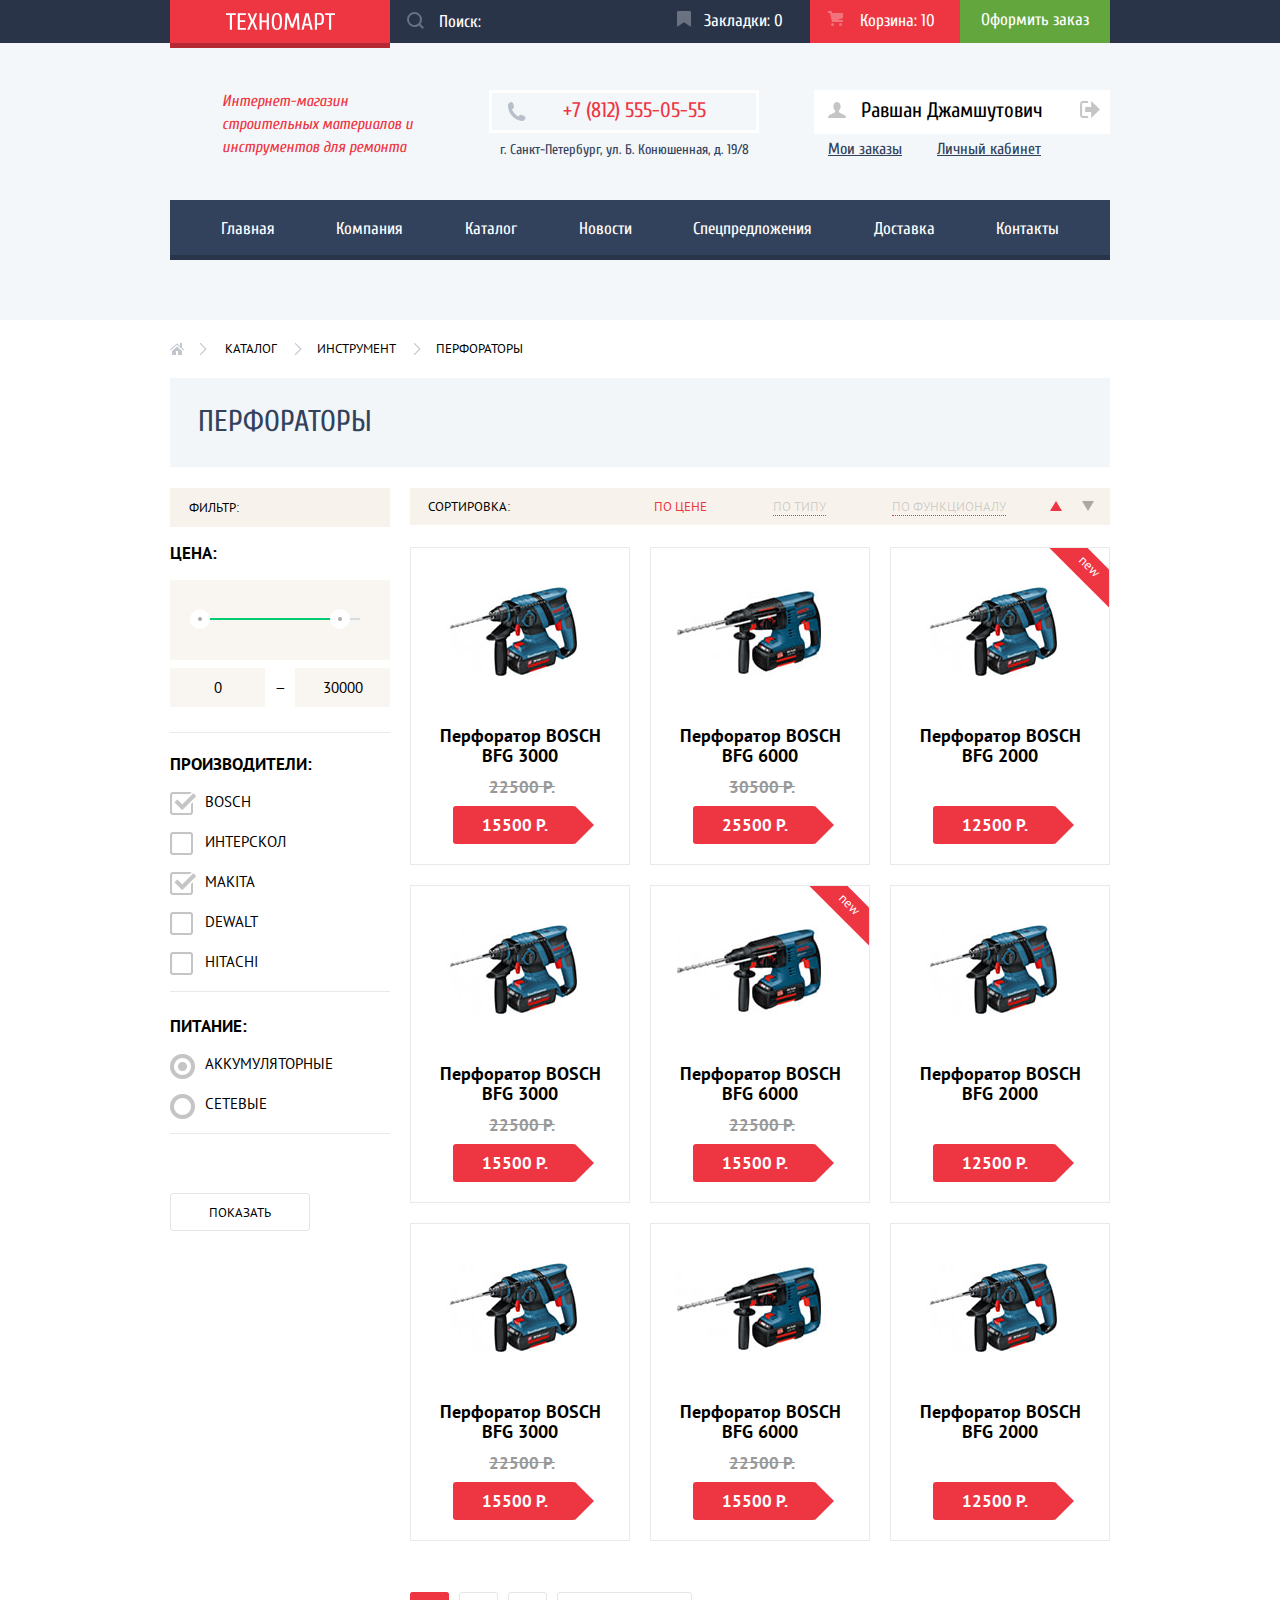
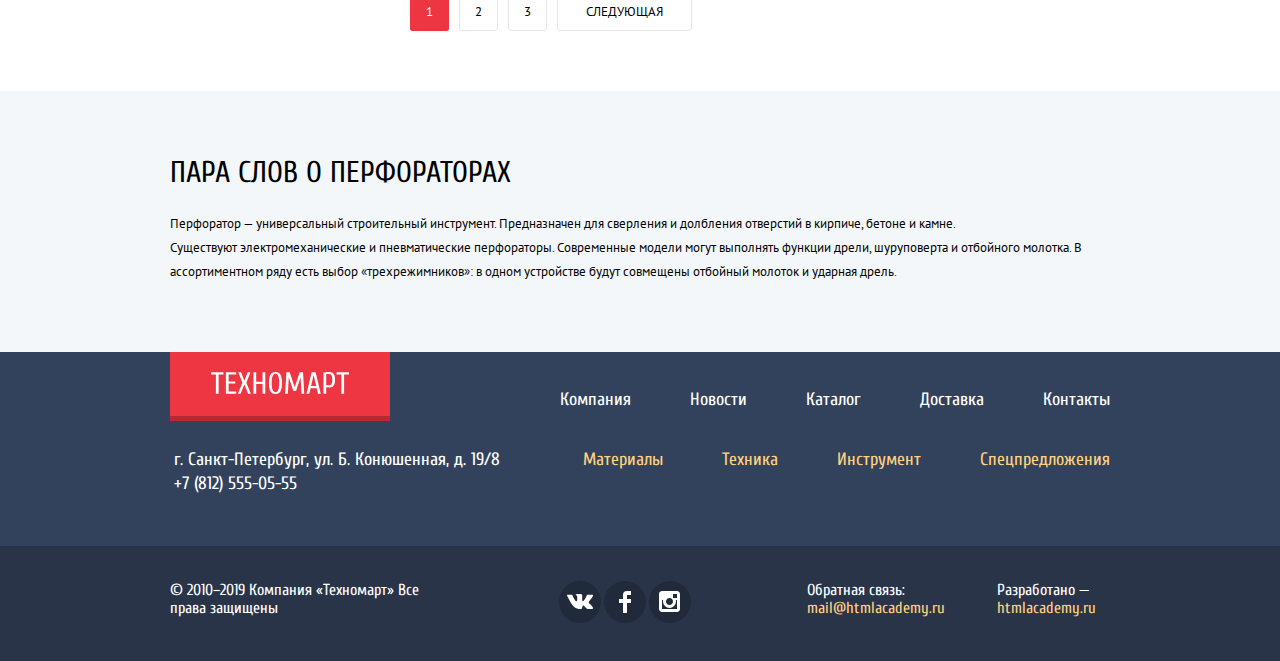
==== commit 056210e3: "Исправление замечаний" ====
--- a/catalog.html
+++ b/catalog.html
@@ -3,8 +3,7 @@
   <head>
     <meta charset="utf-8">
     <title>HTML Academy: Техномарт - Каталог - Перфораторы</title>
-    <link href="https://fonts.googleapis.com/css?family=Cuprum:400,400i,700&display=swap&subset=cyrillic" rel="stylesheet">
-    <link href="https://fonts.googleapis.com/css?family=PT+Sans:400,700&display=swap&subset=cyrillic" rel="stylesheet"> 
+    <link href="https://fonts.googleapis.com/css?family=Cuprum:400,400i,700%7CPT+Sans:400,700&display=swap&subset=cyrillic" rel="stylesheet">
     <link href="css/normalize.css" rel="stylesheet">
     <link href="css/style.css" rel="stylesheet">
   </head>
@@ -14,13 +13,16 @@
         <div class="container">
           <a class="site-logo" href="index.html"><img src="img/logo.svg" alt="Логотип компании" width="109" height="19"></a>
           <form class="header-search" action="https://echo.htmlacademy.ru" method="post">
-            <label class="visually-hidden" for="search">Поиск</label>
             <input type="search" id="search" name="search" placeholder="Поиск:">
+            <label class="header-search-label" for="search">
+              <span class="visually-hidden">Поиск</span>
+              <svg xmlns="http://www.w3.org/2000/svg" width="17" height="17" viewBox="0 0 17 17"><path fill="#ffffff" d="M17 15.586l-3.542-3.542A7.465 7.465 0 0 0 15 7.5 7.5 7.5 0 1 0 7.5 15c1.71 0 3.282-.579 4.544-1.542L15.586 17 17 15.586zM2 7.5C2 4.467 4.467 2 7.5 2 10.532 2 13 4.467 13 7.5c0 3.032-2.468 5.5-5.5 5.5A5.506 5.506 0 0 1 2 7.5z"/></svg>
+            </label>
             <button class="visually-hidden" type="submit"><span>Искать</span></button>
           </form>
           <div class="shop-menu">
-            <a class="shop-menu-bookmark" href="#">Закладки: 0</a>
-            <a class="shop-menu-cart added" href="#">Корзина: 10</a>
+            <a class="shop-menu-link bookmark-link" href="#">Закладки: 0</a>
+            <a class="shop-menu-link cart-link added" href="#">Корзина: 10</a>
             <a class="button button-checkout" href="#">Оформить заказ</a>
           </div>
         </div>
@@ -66,7 +68,7 @@
           <li><a class="home-link" href="index.html"><span class="visually-hidden">Домой</span></a></li>
           <li><a href="#">Каталог</a></li>
           <li><a href="#">Инструмент</a></li>
-          <li><a class="not-active" href="#">Перфораторы</a></li>
+          <li><a>Перфораторы</a></li>
         </ul>
         <h1 class="catalog-title">Перфораторы</h1>
         <!-- Ф И Л Ь Т Р -->
@@ -80,8 +82,8 @@
                   <div class="scale">
                     <div class="bar"></div>
                   </div>
-                  <div class="toggle min-toggle"></div>
-                  <div class="toggle max-toggle"></div>
+                  <button class="toggle min-toggle" type="button"></button>
+                  <button class="toggle max-toggle" type="button"></button>
                 </div>
                 <div class="price-controls">
                   <label class="min-price"><span class="visually-hidden">от</span> <input type="text" value="0"></label>
@@ -93,24 +95,39 @@
                 <legend>Производители:</legend>
                 <ul>
                   <li class="filter-options">
-                    <input class="visually-hidden filter-checkbox" type="checkbox" id="bosch" name="bosch" checked>
-                    <label for="bosch">Bosch</label>
-                  </li>
-                  <li class="filter-options">
-                    <input class="visually-hidden filter-checkbox" type="checkbox" id="interskol" name="interskol">
-                    <label for="interskol">Интерскол</label>
-                  </li>
-                  <li class="filter-options">
-                    <input class="visually-hidden filter-checkbox" type="checkbox" id="makita" name="makita" checked>
-                    <label for="makita">Makita</label>
-                  </li>
-                  <li class="filter-options">
-                    <input class="visually-hidden filter-checkbox" type="checkbox" id="dewalt" name="dewalt">
-                    <label for="dewalt">Dewalt</label>
-                  </li>
-                  <li class="filter-options">
-                    <input class="visually-hidden filter-checkbox" type="checkbox" id="hitachi" name="hitachi">
-                    <label for="hitachi">Hitachi</label>
+                    <label class="filter-label">
+                      <input class="visually-hidden" type="checkbox" name="bosch" checked>
+                      <span class="filter-checkbox"></span>
+                      Bosch
+                    </label>
+                  </li>
+                  <li class="filter-options">
+                    <label class="filter-label">
+                      <input class="visually-hidden" type="checkbox" name="interskol">
+                      <span class="filter-checkbox"></span>
+                      Интерскол
+                    </label>
+                  </li>
+                  <li class="filter-options">
+                    <label class="filter-label">
+                      <input class="visually-hidden" type="checkbox" name="makita" checked>
+                      <span class="filter-checkbox"></span>
+                      Makita
+                    </label>
+                  </li>
+                  <li class="filter-options">
+                    <label class="filter-label">
+                      <input class="visually-hidden" type="checkbox" name="dewalt">
+                      <span class="filter-checkbox"></span>
+                      Dewalt
+                    </label>
+                  </li>
+                  <li class="filter-options">
+                    <label class="filter-label">
+                      <input class="visually-hidden" type="checkbox" name="hitachi">
+                      <span class="filter-checkbox"></span>
+                      Hitachi
+                    </label>
                   </li>
                 </ul>
               </fieldset>
@@ -118,12 +135,18 @@
                 <legend>Питание:</legend>
                 <ul>
                   <li class="filter-options">
-                    <input class="visually-hidden filter-radio" type="radio" id="battery" name="power" checked>
-                    <label for="battery">Аккумуляторные</label>
-                  </li>
-                  <li class="filter-options">
-                    <input class="visually-hidden filter-radio" type="radio" id="network" name="power">
-                    <label for="network">Сетевые</label>
+                    <label class="filter-label">
+                      <input class="visually-hidden" type="radio" name="power" value="battery" checked>
+                      <span class="filter-radio"></span>
+                      Аккумуляторные
+                    </label>
+                  </li>
+                  <li class="filter-options">
+                    <label class="filter-label">
+                      <input class="visually-hidden" type="radio" name="power" value="power">
+                      <span class="filter-radio"></span>
+                      Сетевые
+                    </label>
                   </li>
                 </ul>
               </fieldset>
@@ -301,11 +324,11 @@
             <li class="social-button fb-button"><a href="#"><span class="visually-hidden">Фейсбук</span></a></li>
             <li class="social-button insta-button"><a href="#"><span class="visually-hidden">Инстаграм</span></a></li>
           </ul>
-          <p class="feedback">
+          <p class="footer-bottom-contacts">
             Обратная связь:
             <a class="academy" href="mailto:mail@htmlacademy.ru">mail@htmlacademy.ru</a>
           </p>
-          <p class="designed">
+          <p class="footer-bottom-contacts">
             Разработано —
             <a class="academy" href="https://htmlacademy.ru/intensive/htmlcss">htmlacademy.ru</a>
           </p>
--- a/css/style.css
+++ b/css/style.css
@@ -46,8 +46,7 @@
   text-transform: uppercase;
 }
 .button-details {
-  padding-top: 11px;
-  padding-bottom: 10px;
+  padding: 11px 10px 9px;
   border-radius: 3px;
   font-family: "Cuprum", Arial, sans-serif;
   font-size: 14px;
@@ -77,9 +76,6 @@
 .catalog-title, .title {
   margin-top: 0;
   margin-bottom: 0;
-  padding-left: 28px;
-  padding-top: 29px;
-  padding-bottom: 30px;
   font-family: "Cuprum", Arial, sans-serif;
   font-size: 30px;
   font-weight: 400;
@@ -89,6 +85,9 @@
   color: #32425c;
 }
 .catalog-title {
+  padding-left: 28px;
+  padding-top: 29px;
+  padding-bottom: 30px;
   margin-bottom: 21px;
   background-color: #f2f6f8;
 }
@@ -137,8 +136,10 @@
 }
 .site-logo {
   width: 220px;
-  padding: 13px 56px 5px 55px;
+  padding: 13px 20px 11px;
   box-shadow: 0px 5px 0px 0px rgba(181, 41, 51, 1);
+  text-align: center;
+  line-height: 0;
 }
 .site-logo, /* Логотип и красные "кнопки" */
 .button-details {
@@ -155,29 +156,12 @@
 .header-search {
   position: relative;
 }
-.header-search svg {
-  position: absolute;
-  left: 17px;
-  top: 12px;
-  width: 17px;
-  height: 17px;
-  opacity: 0.3;
-}
-.header-search:hover svg {
-  opacity: 1;
-}
-.header-search:focus path {
-  fill: #ee3643;
-}
 .header-search input {
   width: 270px;
-  padding-top: 12px;
-  padding-bottom: 10px;
-  padding-left: 49px;
+  padding: 12px 15px 10px 49px;
   border: none;
   background-color: #293449;
 }
-
 .header-search input::placeholder {
   color: #ffffff;
   opacity: 1;
@@ -189,28 +173,53 @@
 .header-search input:focus {
   background-color: #ffffff;
 }
+.header-search-label {
+  position: absolute;
+  left: 17px;
+  top: 12px;
+}
+.header-search-label svg {
+  width: 17px;
+  height: 17px;
+}
+input + .header-search-label {
+  opacity: 0.3;
+}
+input:hover + .header-search-label {
+  opacity: 1;
+}
+input:focus + .header-search-label {
+  opacity: 1;
+}
+input:focus + .header-search-label path {
+  fill: #ee3643;
+}
 .shop-menu {
   display: flex;
   align-items: center;
 }
-.shop-menu a {
+.shop-menu-link {
+  position: relative;
   display: block;
   width: 150px;
-  padding-top: 8px;
-  padding-bottom: 9px;
-}
-.shop-menu a:hover {
+  padding-top: 9px;
+  padding-right: 8px;
+  padding-bottom: 10px;
+}
+.shop-menu-link:hover {
   background-color: #212a3a;
 }
-.shop-menu a:active {
+.shop-menu-link:active {
   color: rgba(255, 255, 255, 0.6);
   background-color: #161d29;
 }
-.shop-menu-bookmark {
-  position: relative;
+.bookmark-link {
   padding-left: 44px;
 }
-.shop-menu-bookmark::before {
+.cart-link {
+  padding-left: 50px;
+}
+.bookmark-link::before {
   content: "";
   position: absolute;
   top: 11px;
@@ -222,19 +231,7 @@
   background-position: 0 0;
   opacity: 0.3;
 }
-.shop-menu-bookmark:hover::before,
-.shop-menu-cart:hover::before {
-  opacity: 1;
-}
-.shop-menu-bookmark:active::before,
-.shop-menu-cart:active::before {
-  opacity: 0.5;
-}
-.shop-menu-cart {
-  position: relative;
-  padding-left: 50px;
-}
-.shop-menu-cart::before {
+.cart-link::before {
   content: "";
   position: absolute;
   top: 11px;
@@ -246,8 +243,16 @@
   background-position: 0 0;
   opacity: 0.3;
 }
+.bookmark-link:hover::before,
+.cart-link:hover::before {
+  opacity: 1;
+}
+.bookmark-link:active::before,
+.cart-link:active::before {
+  opacity: 0.5;
+}
 .shop-menu .button-checkout {
-  padding-top: 9px;
+  padding: 8px 21px 11px;
   text-align: center;
   text-transform: none;
   background-color: #63a63e;
@@ -264,8 +269,8 @@
 }
 
 .header-bottom {
-  padding-top: 49px;
-  padding-bottom: 37px;
+  padding-top: 47px;
+  padding-bottom: 38px;
 }
 .header-bottom .container {
   display: flex;
@@ -291,9 +296,7 @@
 .header-tel {
   position: relative;
   display: block;
-  padding-top: 7px;
-  padding-bottom: 9px;
-  padding-left: 71px;
+  padding: 7px 7px 9px 71px;
   border: 3px solid #ffffff;
 
   font-size: 21px;
@@ -303,7 +306,7 @@
 .header-tel::before {
   content: "";
   position: absolute;
-  top: 10px;
+  top: 9px;
   left: 15px;
   width: 19px;
   height: 19px;
@@ -323,12 +326,12 @@
 }
 .user-menu {
   position: relative;
-  margin-left: 50px;
-}
-.user-menu-main {
-  display: flex;
+  display: flex;
+  justify-content: flex-end;
+  flex-wrap: wrap;
   align-items: flex-start;
-  margin-left: 68px;
+  width: 300px;
+  margin-left: auto;
 }
 .button-login {
   position: relative;
@@ -412,6 +415,7 @@
 .profile-menu {
   display: flex;
   flex-wrap: wrap;
+  width: inherit;
   padding-left: 0;
   padding-top: 3px;
   margin-top: 0;
@@ -419,7 +423,7 @@
   list-style: none;
 }
 .link-profile {
-  margin-right: 14px;
+  margin-right: 17px;
   margin-left: 18px;
   font-size: 16px;
   line-height: 18px;
@@ -488,9 +492,9 @@
   text-transform: uppercase;
   list-style: none;
 }
-.breadcrumbs li:not(:first-child) {
-  position: relative;
-  padding-left: 40px;
+.breadcrumbs li:not(:last-child) {
+  position: relative;
+  padding-right: 40px;
 }
 .home-link {
   position: relative;
@@ -507,22 +511,25 @@
   height: 12px;
   background-image: url("../img/icon-home.svg");
 }
-.breadcrumbs li:not(:first-child)::before {
+.breadcrumbs li:not(:last-child)::after {
   content: "";
   position: absolute;
   top: 3px;
-  left: 14px;
+  right: 15px;
   width: 8px;
   height: 12px;
   background-image: url("../img/icon-right-small.svg");
 }
+.breadcrumbs li:first-child::after {
+  right: 18px;
+}
 .breadcrumbs a {
   color: #000000;
 }
 .breadcrumbs a:hover {
   opacity: 0.3;
 }
-.breadcrumbs .not-active {
+.breadcrumbs li:last-child {
   pointer-events: none;
   cursor: default;
 }
@@ -531,6 +538,7 @@
   display: flex;
   justify-content: space-between;
   align-items: center;
+  padding: 26px 24px 25px 28px;
   margin-bottom: 20px;
   background-color: #f9f5f0;
 }
@@ -550,7 +558,7 @@
 }
 .filter legend {
   padding-top: 25px;
-  margin-bottom: 13px;
+  margin-bottom: 12px;
   font-size: 17px;
   font-weight: 700;
   line-height: 30px;
@@ -598,6 +606,7 @@
 .toggle {
   position: absolute;
   box-sizing: content-box;
+  padding: 0;
   width: 4px;
   height: 4px;
   border: 8px solid #ffffff;
@@ -637,67 +646,51 @@
   margin-top: 5px;
 }
 .filter-options {
+  margin-bottom: 16px;
+}
+.filter-label {
+  position: relative;
   padding-left: 35px;
-  margin-bottom: 16px;
-}
-.filter-options label {
-  position: relative;
   cursor: pointer;
 }
-.filter-checkbox + label::before {
-  content: "";
-  position: absolute;
-  top: -2px;
-  left: -35px;;
+.filter-checkbox {
+  position: absolute;
+  top: 0;
+  left: 0;
   width: 27px;
   height: 23px;
   background-image: url("../img/checkbox-off.svg");
   background-repeat: no-repeat;
 }
-.filter-checkbox:hover + label::before {
+input:checked + .filter-checkbox {
+  background-image: url("../img/checkbox-on.svg");
+}
+input:hover + .filter-checkbox {
   background-image: url("../img/checkbox-off-hover.svg");
 }
-.filter-checkbox:checked + label::before {
-  content: "";
-  position: absolute;
-  top: -2px;
-  left: -35px;;
-  width: 27px;
-  height: 23px;
-  background-image: url("../img/checkbox-on.svg");
-  background-repeat: no-repeat;
-}
-.filter-checkbox:checked:hover + label::before {
+input:hover:checked + .filter-checkbox {
   background-image: url("../img/checkbox-on-hover.svg");
 }
 .filter .power-filter {
   margin-top: 8px;
   margin-bottom: 59px;
 }
-.filter-radio + label::before {
-  content: "";
-  position: absolute;
-  top: -3px;
-  left: -36px;;
+.filter-radio {
+  position: absolute;
+  top: 0;
+  left: 0;
   width: 25px;
   height: 25px;
   background-image: url("../img/radio-off.svg");
   background-repeat: no-repeat;
 }
-.filter-radio:hover + label::before {
+input:checked + .filter-radio {
+  background-image: url("../img/radio-on.svg");
+}
+input:hover + .filter-radio {
   background-image: url("../img/radio-off-hover.svg");
 }
-.filter-radio:checked + label::before {
-  content: "";
-  position: absolute;
-  top: -3px;
-  left: -36px;;
-  width: 25px;
-  height: 25px;
-  background-image: url("../img/radio-on.svg");
-  background-repeat: no-repeat;
-}
-.filter-radio:checked:hover + label::before {
+input:hover:checked + .filter-radio {
   background-image: url("../img/radio-on-hover.svg");
 }
 .form-button {
@@ -705,6 +698,8 @@
   padding-top: 10px;
   padding-bottom: 8px;
   border: 1px solid #e5e5e5;
+  border-radius: 3px;
+  cursor: pointer;
 }
 
 /* ПРОМО БЛОКИ */
@@ -729,10 +724,12 @@
 }
 .promo-block {
   position: relative;
+  display: flex;
+  flex-direction: column;
   overflow: hidden;
   width: 300px;
-  height: 123px; /* временно */
-  padding-bottom: 9px;
+  min-height: 123px;
+  padding: 20px 22px 22px 22px;
   margin-bottom: 20px;
   margin-right: 20px;
 }
@@ -743,10 +740,9 @@
   margin-bottom: 0;
 }
 .promo-block h3 {
-  padding: 0;
-  margin: 0;
-  padding-top: 20px;
-  padding-left: 22px;
+  max-width: 180px;
+  padding: 0;
+  margin: 0 0 13px;
 
   font-family: "Cuprum", Arial, sans-serif;
   font-size: 24px;
@@ -790,8 +786,7 @@
   width: 135px;
   padding-top: 11px;
   padding-bottom: 9px;
-  margin-top: 13px;
-  margin-left: 25px;
+  margin-top: auto;
   border-radius: 3px;
 
   font-family: "Cuprum", Arial, sans-serif;
@@ -860,28 +855,28 @@
 .slider-pagination {
   position: absolute;
 }
-.slider-arrows:first-of-type {
+.slider-arrows {
   top: 114px;
-  right: 20px;
   width: 22px;
   height: 40px;
   border: none;
   background-color: transparent;
+
+  cursor: pointer;
+}
+.slider-arrows:first-of-type {
+  right: 20px;
   background-image: url("../img/icon-right.svg");
 }
 .slider-arrows:last-of-type {
-  top: 114px;
   left: 24px;
-  width: 22px;
-  height: 40px;
-  border: none;
-  background-color: transparent;
   background-image: url("../img/icon-left.svg");
 }
 .slider-pagination {
   display: flex;
-  left: 295px;
+  left: 50%;
   bottom: 35px;
+  transform: translateX(-50%);
 }
 .slider-dots {
   width: 10px;
@@ -1002,7 +997,6 @@
 }
 .section-header .button-details {
   width: 253px;
-  margin-right: 24px;
 }
 
 /* КАРТОЧКА ТОВАРА */
@@ -1056,13 +1050,11 @@
 .item-sale {
   position: relative;
   width: 123px;
-  padding-top: 10px;
-  padding-bottom: 10px;
-  padding-left: 35px;
+  padding: 10px 15px;
   margin-top: 10px;
   margin-left: 42px;
   border-radius: 3px;
-  text-align: left;
+  text-align: center;
   color: #ffffff;
   background-color: #ee3643;
 }
@@ -1195,7 +1187,7 @@
   margin-bottom: 25px;
 }
 .service-top {
-  padding-bottom: 70px;
+  margin-bottom: 70px;
 }
 .service-top p {
   width: 400px;
@@ -1346,12 +1338,16 @@
 .about-section {
   width: 540px;
 }
-.about-section p,
-.contacts-section p {
-  padding-top: 25px;
+.about-section .title,
+.contacts-section .title {
+  margin-bottom: 25px;
+}
+.about-section p {
+  margin-bottom: 25px;
 }
 .about-section p:last-of-type {
   padding-right: 100px;
+  margin-bottom: 0;
 }
 .delivery-companies {
 }
@@ -1431,6 +1427,7 @@
 .pagination .active-page {
   color: #ffffff;
   background-color: #ee3643;
+  border: 1px solid #ee3643;
 
   pointer-events: none;
 }
@@ -1486,10 +1483,7 @@
   flex-direction: column;
 }
 .footer-logo {
-  padding: 0;
-  padding-top: 20px;
-  padding-bottom: 15px;
-  padding-left: 40px;
+  padding: 20px 40px 22px;
 }
 .footer-logo img {
   max-width: inherit;
@@ -1502,27 +1496,17 @@
 .footer-tel {
   padding-left: 4px;
 }
-.footer-top-right {
-  width: 550px;
-}
 .footer-nav,
 .footer-promo {
+  display: flex;
+  justify-content: flex-end;
+  flex-wrap: wrap;
   padding-left: 0;
-  margin-top: 0;
-  margin-bottom: 0;
-  margin-top: 35px;
-}
-.footer-nav {
-  display: flex;
-  flex-wrap: wrap;
-  justify-content: space-between;
-  padding-left: 3px;
-}
-.footer-promo {
-  display: flex;
-  flex-wrap: wrap;
-  justify-content: space-between;
-  padding-left: 25px;
+  margin-top: 36px;
+}
+.footer-nav li,
+.footer-promo li {
+  margin-left: 59px;
 }
 .footer-nav,
 .footer-promo,
@@ -1565,20 +1549,22 @@
   margin-bottom: 0;
 }
 .copyright {
-  width: 230px;
+  width: 311px;
+  padding-right: 60px;
 }
 .social-list {
   display: flex;
+  justify-content: center;
   flex-wrap: wrap;
   align-items: center;
   padding-left: 0;
   margin-top: 0;
   margin-bottom: 0;
-  margin-right: 115px;
-  margin-left: 160px;
+  margin-right: auto;
+  margin-left: auto;
 }
 .social-button {
-  margin-right: 3px;
+  margin: 0 2px 3px 1px;
 }
 .social-button a {
   display: block;
@@ -1605,12 +1591,11 @@
 .social-button a:hover {
   background-color: #ee3643;
 }
-.feedback {
-  width: 140px;
-}
-.designed {
-  width: 140px;
-  text-align: right;
+.footer-bottom-contacts {
+  display: flex;
+  flex-direction: column;
+  padding-right: 14px;
+  margin-left: 38px;
 }
 .academy:active {
   text-decoration: none;
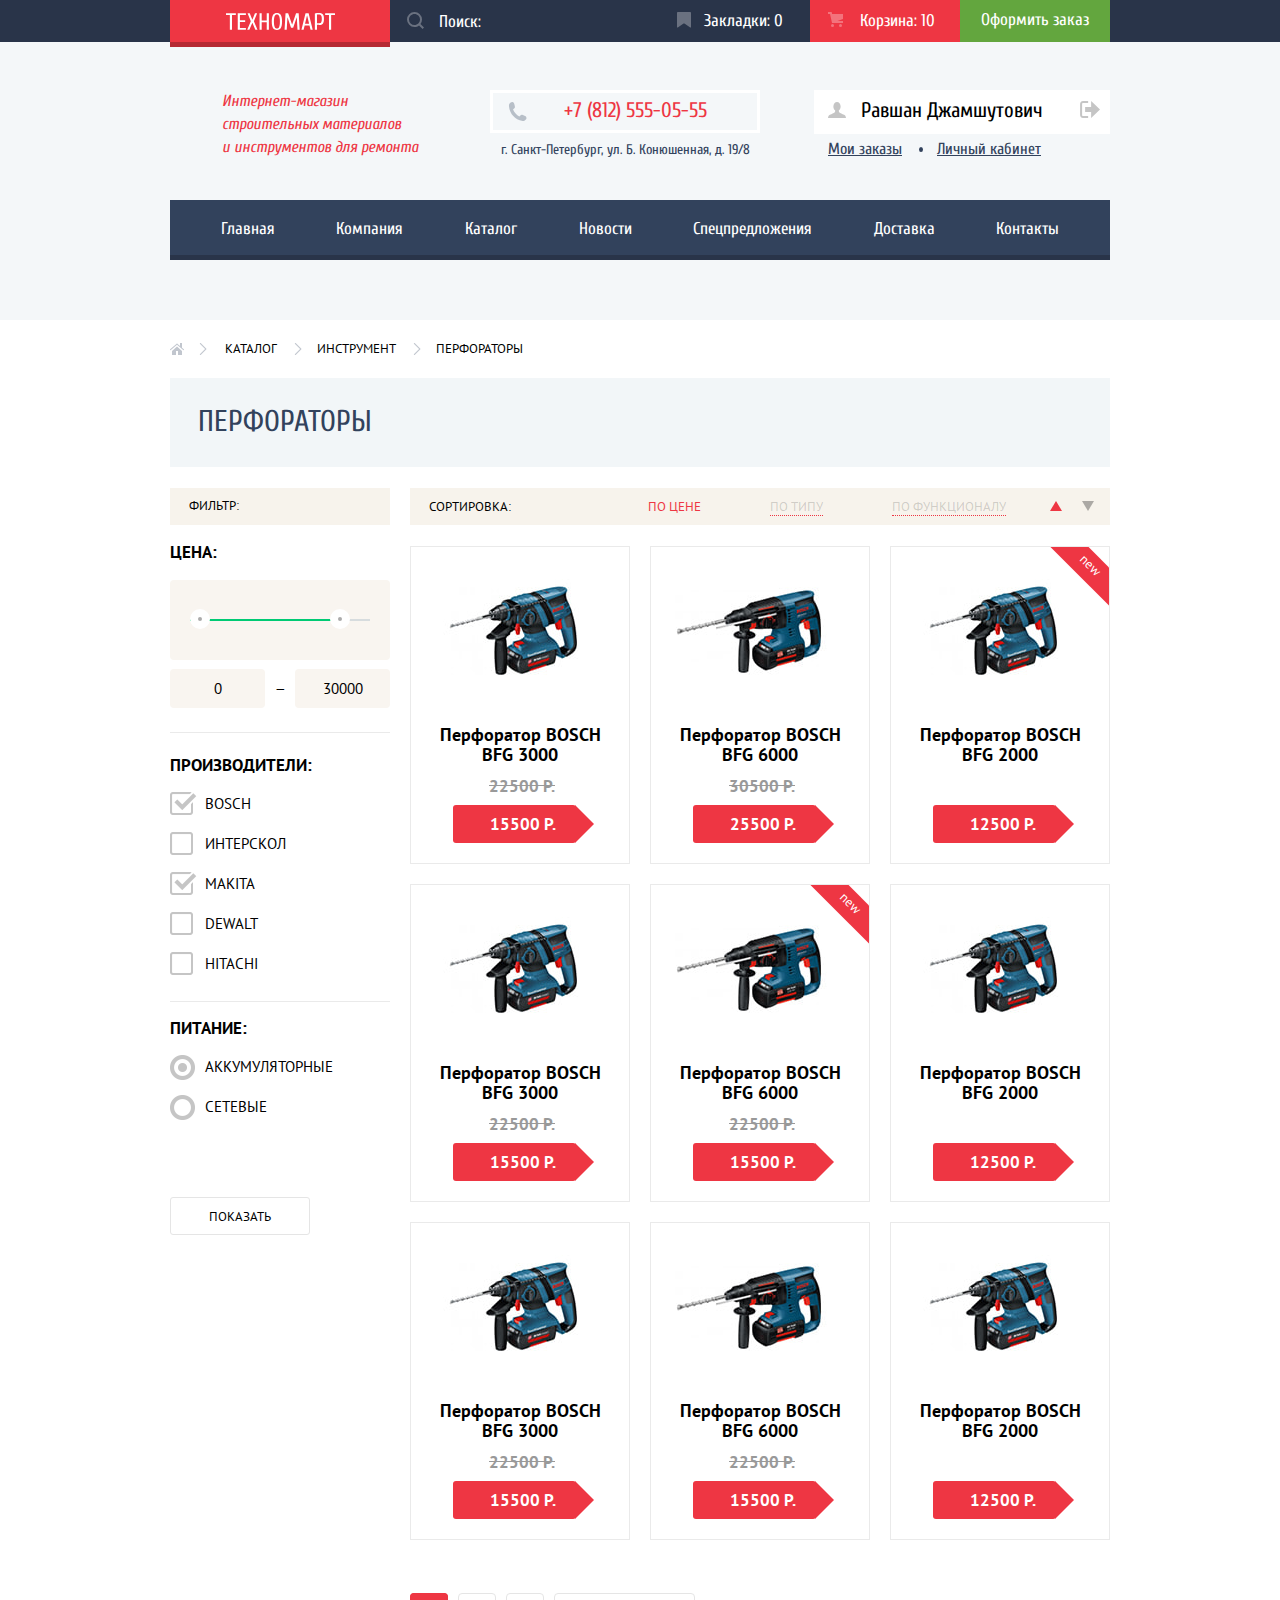
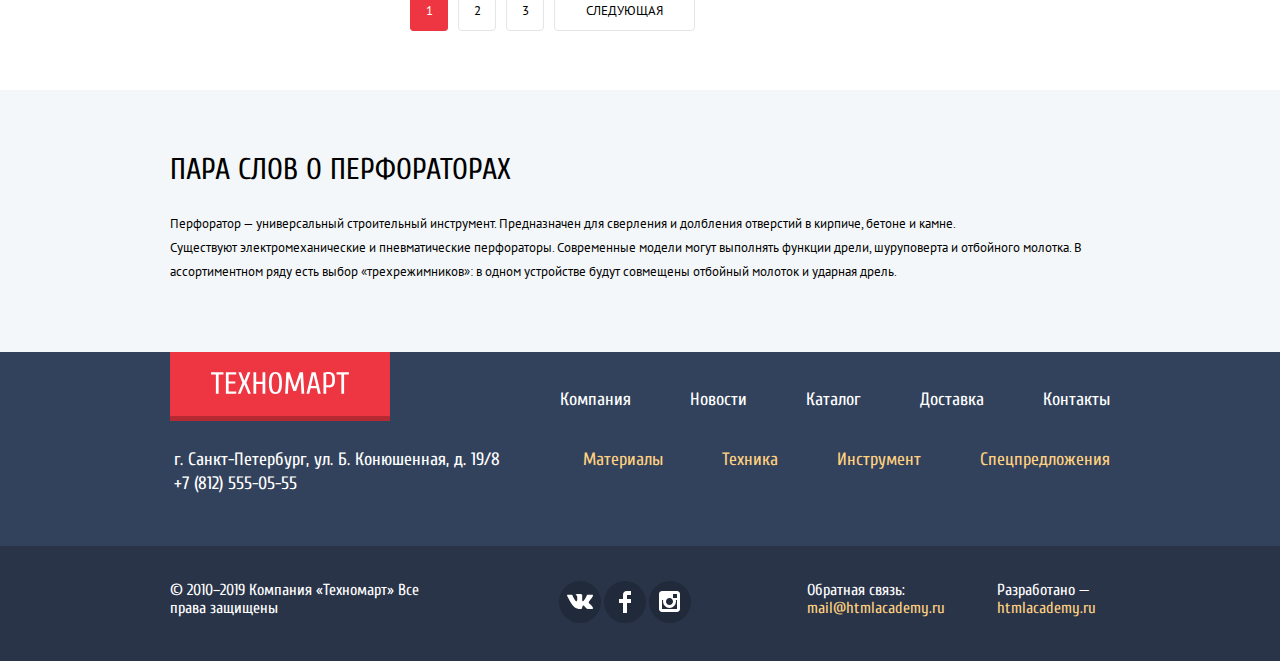
==== commit 19663077: "Личный проект: завершаем вёрстку" ====
--- a/catalog.html
+++ b/catalog.html
@@ -29,7 +29,7 @@
       </div>
       <div class="header-bottom">
         <div class="container">
-          <p class="shop-info">Интернет-магазин строительных материалов и инструментов для ремонта</p>
+          <p class="shop-info">Интернет-магазин строительных материалов и&nbsp;инструментов для ремонта</p>
           <div class="header-contacts">
             <a class="header-tel" href="tel:+78125550555" aria-label="Позвоните нам">+7 (812) 555-05-55</a>
             <p class="header-address">г. Санкт-Петербург, ул. Б. Конюшенная, д. 19/8</p>
@@ -336,12 +336,13 @@
       </div>
     </footer>
 
-    <section class="modal cart-add modal">
+    <section class="modal cart-add">
       <h2 class="cart-add-header">Товар добавлен в корзину!</h2>
       <div class="cart-bottom">
         <a class="button button-details" href="#">Оформить заказ</a>
         <button class="button button-details" type="button">Продолжить покупки</button>
       </div>
+      <button class="modal-close" type="button"><span class="visually-hidden">Закрыть окно</span></button>
     </section>
   </body>
 </html>
--- a/css/style.css
+++ b/css/style.css
@@ -38,9 +38,6 @@
   width: 960px;
   padding: 0 10px;
   margin: 0 auto;
-}
-.modal {
-  display: none;
 }
 .button {
   text-transform: uppercase;
@@ -58,17 +55,16 @@
 .new-flag {
   position: absolute;
   z-index: 20;
-  top: 0;
-  right: -33px;
-  width: 120px;
+  top: 6px;
+  right: -30px;
+  width: 100px;
   padding-bottom: 3px;
-  padding-left: 18px;
   transform: rotate(45deg);
   text-align: center;
   text-transform: lowercase;
   color: #ffffff;
   background-color: #ee3643;
-  overflow: hidden;
+  cursor: default;
 }
 
 /* ЗАГОЛОВКИ */
@@ -95,11 +91,9 @@
   color: #000000;
 }
 .filter-title {
-  padding-top: 11px;
-  padding-bottom: 10px;
-  padding-left: 19px;
-  margin-top: 0;
-  margin-bottom: 0;
+  padding: 9px 10px 10px 19px;
+  margin-top: 0;
+  margin-bottom: 12px;
   font-size: 13px;
   font-weight: 400;
   line-height: 18px;
@@ -204,7 +198,7 @@
   width: 150px;
   padding-top: 9px;
   padding-right: 8px;
-  padding-bottom: 10px;
+  padding-bottom: 9px;
 }
 .shop-menu-link:hover {
   background-color: #212a3a;
@@ -222,7 +216,7 @@
 .bookmark-link::before {
   content: "";
   position: absolute;
-  top: 11px;
+  top: 12px;
   left: 17px;
   width: 14px;
   height: 16px;
@@ -234,7 +228,7 @@
 .cart-link::before {
   content: "";
   position: absolute;
-  top: 11px;
+  top: 12px;
   left: 18px;
   width: 15px;
   height: 15px;
@@ -252,7 +246,7 @@
   opacity: 0.5;
 }
 .shop-menu .button-checkout {
-  padding: 8px 21px 11px;
+  padding: 8px 21px 10px;
   text-align: center;
   text-transform: none;
   background-color: #63a63e;
@@ -267,20 +261,22 @@
 .added {
   background-color: #ee3643;
 }
-
+.added:hover {
+  background-color: #ee3643;
+}
 .header-bottom {
-  padding-top: 47px;
+  padding-top: 48px;
   padding-bottom: 38px;
 }
 .header-bottom .container {
   display: flex;
-  justify-content: flex-end;
+
 }
 .shop-info {
   width: 197px;
   padding: 0;
   margin: 0;
-  margin-right: 70px;
+  margin-right: 71px;
   margin-left: 52px;
 
   font-size: 16px;
@@ -413,6 +409,7 @@
   fill: #c5c5c5;
 }
 .profile-menu {
+  position: relative;
   display: flex;
   flex-wrap: wrap;
   width: inherit;
@@ -438,6 +435,15 @@
   color: #32425c;
   opacity: 0.3;
 }
+.profile-menu li:not(:last-child)::after {
+  content: "";
+  position: absolute;
+  top: 12px;
+  width: 4px;
+  height: 5px;
+  border-radius: 50%;
+  background-color: #32425c;
+}
 /* ГЛАВНАЯ НАВИГАЦИЯ */
 
 .main-nav {
@@ -547,6 +553,7 @@
 
 .filter fieldset {
   padding: 0;
+  padding-bottom: 24px;
   margin: 0;
   border: none;
   border-bottom: 1px solid #eaeaea;
@@ -557,16 +564,12 @@
   margin-bottom: 0;
 }
 .filter legend {
-  padding-top: 25px;
-  margin-bottom: 12px;
+  margin-bottom: 13px;
   font-size: 17px;
   font-weight: 700;
   line-height: 30px;
   text-transform: uppercase;
 }
-.filter legend:first-of-type {
-  padding-top: 11px;
-}
 .filter ul {
   list-style: none;
 }
@@ -575,24 +578,20 @@
   line-height: 20px;
   text-transform: uppercase;
 }
-.filter li:disabled {
-  opacity: 0.4;
-}
 .form-button {
   line-height: 18px;
   text-transform: uppercase;
-
   background-color: #ffffff;
 }
 .filter .filter-price {
-  padding-bottom: 25px;
+  margin-bottom: 17px;
 }
 .range-controls {
   position: relative;
   height: 80px;
-  padding: 0 30px;
-  padding-top: 38px;
-  margin-bottom: 8px;
+  padding: 39px 20px;
+  margin-bottom: 9px;
+  border-radius: 4px;
 }
 .scale {
   height: 2px;
@@ -630,10 +629,9 @@
 }
 .price-controls input[type="text"] {
   width: 95px;
-  padding: 0;
-  padding-top: 11px;
-  padding-bottom: 11px;
+  padding: 11px;
   border: none;
+  border-radius: 4px;
   text-align: center;
   font-family: inherit;
 }
@@ -643,11 +641,14 @@
   background-color: #f9f5f0;
 }
 .filter .brand-filter {
-  margin-top: 5px;
+  margin-bottom: 11px;
 }
 .filter-options {
   margin-bottom: 16px;
 }
+.filter-options:last-child {
+  margin-bottom: 0;
+}
 .filter-label {
   position: relative;
   padding-left: 35px;
@@ -655,7 +656,7 @@
 }
 .filter-checkbox {
   position: absolute;
-  top: 0;
+  top: -2px;
   left: 0;
   width: 27px;
   height: 23px;
@@ -671,13 +672,20 @@
 input:hover:checked + .filter-checkbox {
   background-image: url("../img/checkbox-on-hover.svg");
 }
+input:disabled + .filter-checkbox {
+  background-image: url("../img/checkbox-off-hover.svg");
+  opacity: 0.3;
+}
+input:checked:disabled + .filter-checkbox {
+  background-image: url("../img/checkbox-on-hover.svg");
+}
 .filter .power-filter {
-  margin-top: 8px;
-  margin-bottom: 59px;
+  border-bottom: none;
+  margin-bottom: 53px;
 }
 .filter-radio {
   position: absolute;
-  top: 0;
+  top: -2px;
   left: 0;
   width: 25px;
   height: 25px;
@@ -691,6 +699,13 @@
   background-image: url("../img/radio-off-hover.svg");
 }
 input:hover:checked + .filter-radio {
+  background-image: url("../img/radio-on-hover.svg");
+}
+input:disabled + .filter-radio {
+  background-image: url("../img/radio-off-hover.svg");
+  opacity: 0.3;
+}
+input:checked:disabled + .filter-radio {
   background-image: url("../img/radio-on-hover.svg");
 }
 .form-button {
@@ -729,7 +744,7 @@
   overflow: hidden;
   width: 300px;
   min-height: 123px;
-  padding: 20px 22px 22px 22px;
+  padding: 20px 22px 22px 24px;
   margin-bottom: 20px;
   margin-right: 20px;
 }
@@ -755,31 +770,31 @@
   background-color: #ffbf47;
   background-image: url("../img/promo-materials.png");
   background-repeat: no-repeat;
-  background-position: 213px 31px;
+  background-position: top 31px right 43px;
 }
 .promo-tool {
   background-color: #3bbce3;
   background-image: url("../img/promo-instruments.png");
   background-repeat: no-repeat;
-  background-position: 197px 33px;
+  background-position: top 33px right 28px;
 }
 .promo-tech {
   background-color: #dc91d8;
   background-image: url("../img/promo-tech.png");
   background-repeat: no-repeat;
-  background-position: 191px 32px;
+  background-position: top 31px right 31px;
 }
 .promo-sale {
   background-color: #8ed78f;
   background-image: url("../img/promo-discount.png");
   background-repeat: no-repeat;
-  background-position: 196px 26px;
+  background-position: top 26px right 45px;
 }
 .promo-delivery {
   background-color: #ffc047;
   background-image: url("../img/promo-delivery.png");
   background-repeat: no-repeat;
-  background-position: 191px 32px;
+  background-position: top 32px right 31px;
 }
 .button-promo {
   display: block;
@@ -894,18 +909,15 @@
   left: 25px;
   bottom: 22px;
   width: 195px;
-  padding-left: 4px;
+  padding-left: 15px;
   text-align: center;
 }
 /* СОРТИРОВКА */
 
 .sorting-block {
   display: flex;
-  padding-top: 7px;
-  padding-right: 7px;
-  padding-bottom: 6px;
-  padding-left: 18px;
-  margin-bottom: 22px;
+  padding: 7px 7px 6px 19px;
+  margin-bottom: 21px;
   background-color: #f7f3ec;
 }
 .sorting-block span {
@@ -916,6 +928,7 @@
   padding: 0;
   margin-top: 0;
   margin-bottom: 0;
+
 }
 .sorting-block span,
 .sorting-block a {
@@ -927,7 +940,7 @@
 }
 .sorting-list li {
   margin-right: 33px;
-  margin-left: 33px;
+  margin-left: 36px;
 }
 .sorting-list a {
   color: rgba(0, 0, 0, 0.18);
@@ -1050,7 +1063,7 @@
 .item-sale {
   position: relative;
   width: 123px;
-  padding: 10px 15px;
+  padding: 10px 8px 10px 25px;
   margin-top: 10px;
   margin-left: 42px;
   border-radius: 3px;
@@ -1403,11 +1416,8 @@
   margin-right: 0;
 }
 .pagination a {
-  padding-top: 10px;
-  padding-right: 15px;
-  padding-bottom: 10px;
-  padding-left: 15px;
-  border-radius: 3px;
+  padding: 8px 14px 11px 15px;
+  border-radius: 4px;
   line-height: 18px;
   text-transform: uppercase;
 
@@ -1415,8 +1425,8 @@
   border: solid 1px #e5e5e5;
 }
 .pagination .next-page {
-  padding-left: 28px;
-  padding-right: 28px;
+  padding-left: 31px;
+  padding-right: 31px;
 }
 .pagination a:hover {
   border: 1px solid #bdc6ca;
@@ -1435,7 +1445,7 @@
 /* О ПЕРФОРАТОРАХ */
 
 .about-drill-section {
-  padding-top: 67px;
+  padding-top: 65px;
   padding-bottom: 68px;
   background-color: #f4f7f9;
 }
@@ -1446,7 +1456,7 @@
   margin-bottom: 0;
 }
 .about-drill-section p {
-  padding-top: 24px;
+  padding-top: 27px;
 }
 
 /* О КОМПАНИИ */
@@ -1602,14 +1612,23 @@
   color: #ee3643;
 }
 .modal {
+  display: none;
+  position: fixed;
+  left: 50%;
+  transform: translateX(-50%);
+  background-color: #ffffff;
   box-shadow: 0px 20px 40px 0 rgba(0, 0, 0, 0.75);
   font-family: "Cuprum", Arial, sans-serif;
 }
+.modal-show {
+  display: block;
+}
 
 /* ДОБАВЛЕНИЕ В КОРЗИНУ */
 
 .cart-add {
-  position: relative;
+  z-index: 20;
+  top: 412px;
   width: 620px;
   height: 282px;
   border-top: 7px solid #ee3643;
@@ -1649,6 +1668,9 @@
   border: none;
   color: #000000;
   background-color: #ffffff;
+}
+.cart-bottom button:hover { /* состояние не описано в стайлгайде */
+  color: #ffffff;
 }
 .cart-bottom .button-details {
   width: 220px;
@@ -1666,9 +1688,12 @@
 }
 
 .map-big-modal {
-  position: relative;
+  z-index: 20;
+  position: fixed;
+  bottom: 355px;
   width: 940px;
   height: 446px;
+  box-shadow: 0px 0px 14.72px 1.28px rgba(47, 42, 43, 0.5);
 }
 
 .modal-wrapper {
@@ -1676,7 +1701,9 @@
   margin-left: 80px;
 }
 .feedback-modal {
-  position: relative;
+  z-index: 30;
+  position: fixed;
+  bottom: 200px;
   width: 620px;
   height: 430px;
   border-top: #ee3643 solid 7px;
@@ -1686,13 +1713,16 @@
   justify-content: space-between;
   padding-top: 48px;
 }
+.feedback-top-block {
+  width: 220px;
+}
 .feedback-modal label {
   font-size: 18px;
   line-height: 18px;
 }
 .feedback-modal input {
   width: 220px;
-  height: 38px;
+  min-height: 38px;
   padding-left: 18px;
   margin-top: 10px;
   border: 2px solid #dee3e4;
@@ -1711,8 +1741,7 @@
 }
 .feedback-text textarea {
   height: 114px;
-  padding-top: 9px;
-  padding-left: 16px;
+  padding: 9px 16px;
   margin-top: 10px;
   border: 2px solid #dee3e4;
   border-radius: 3px;
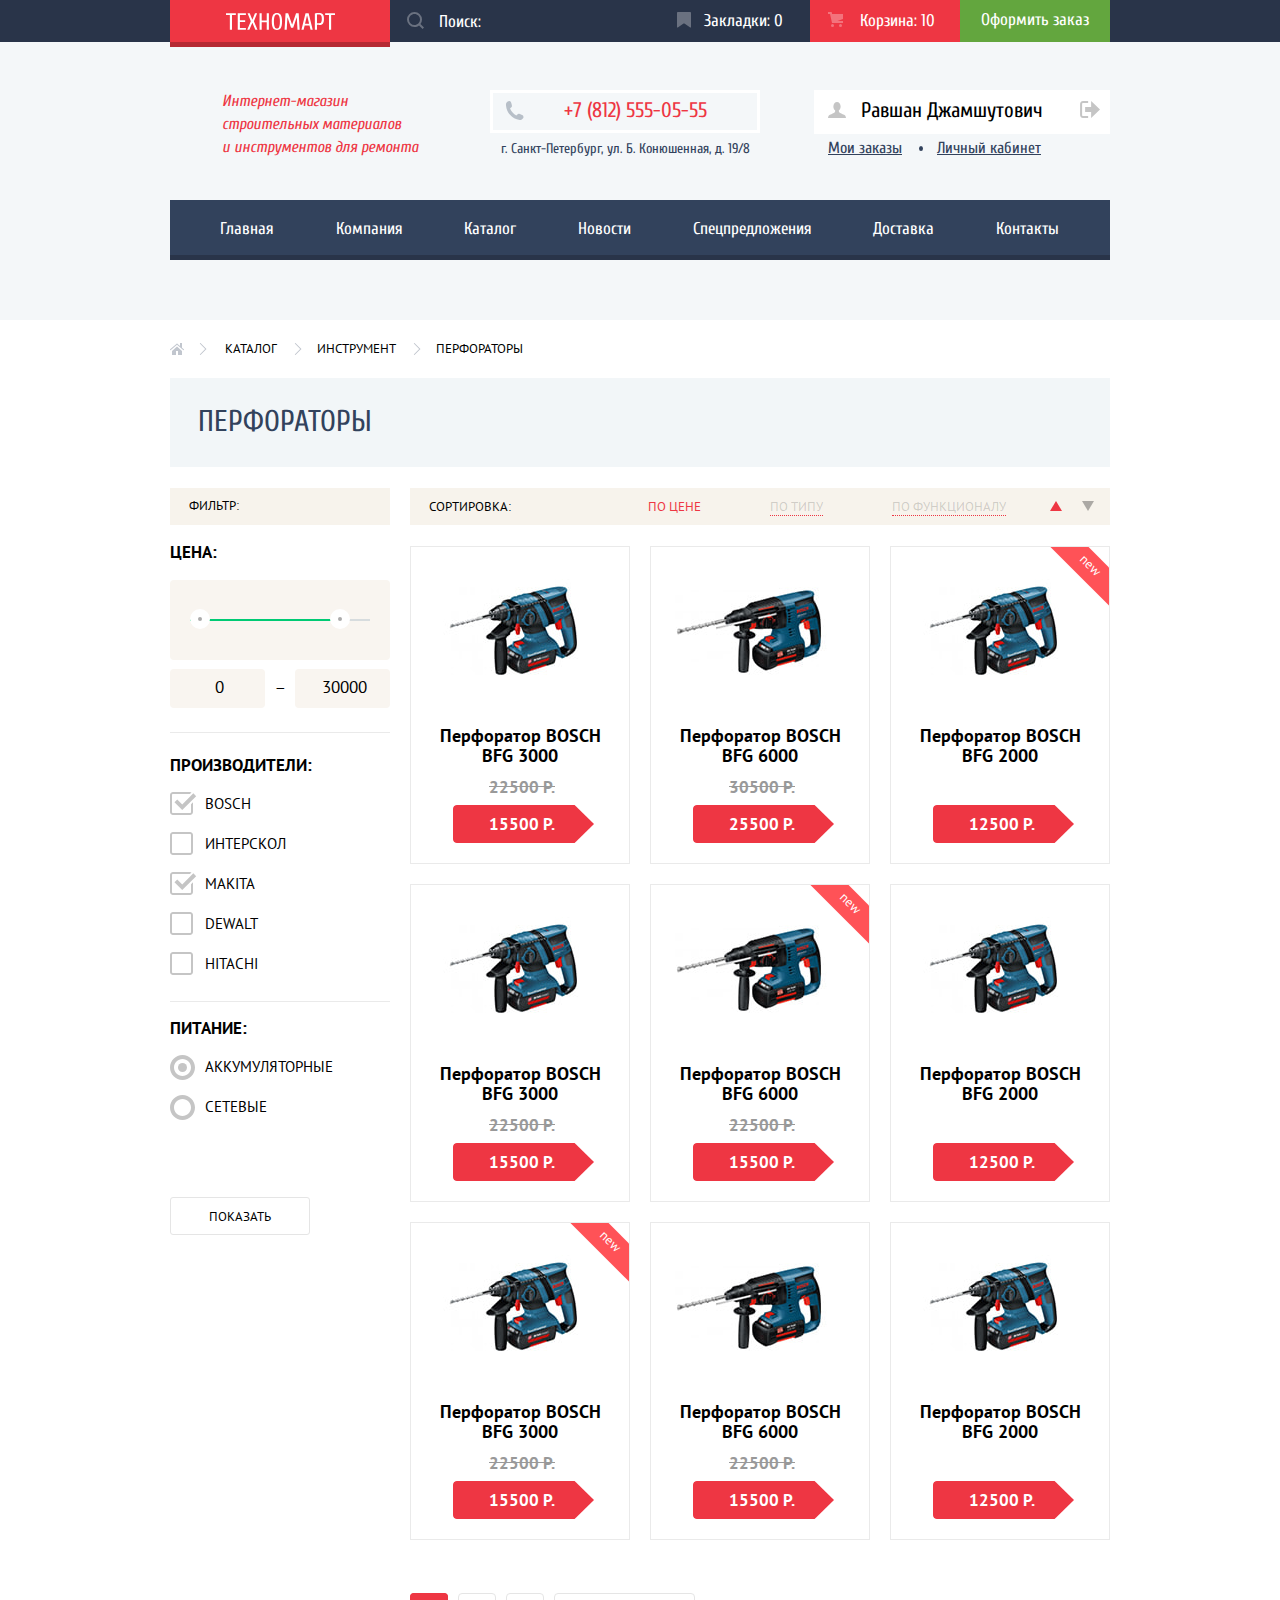
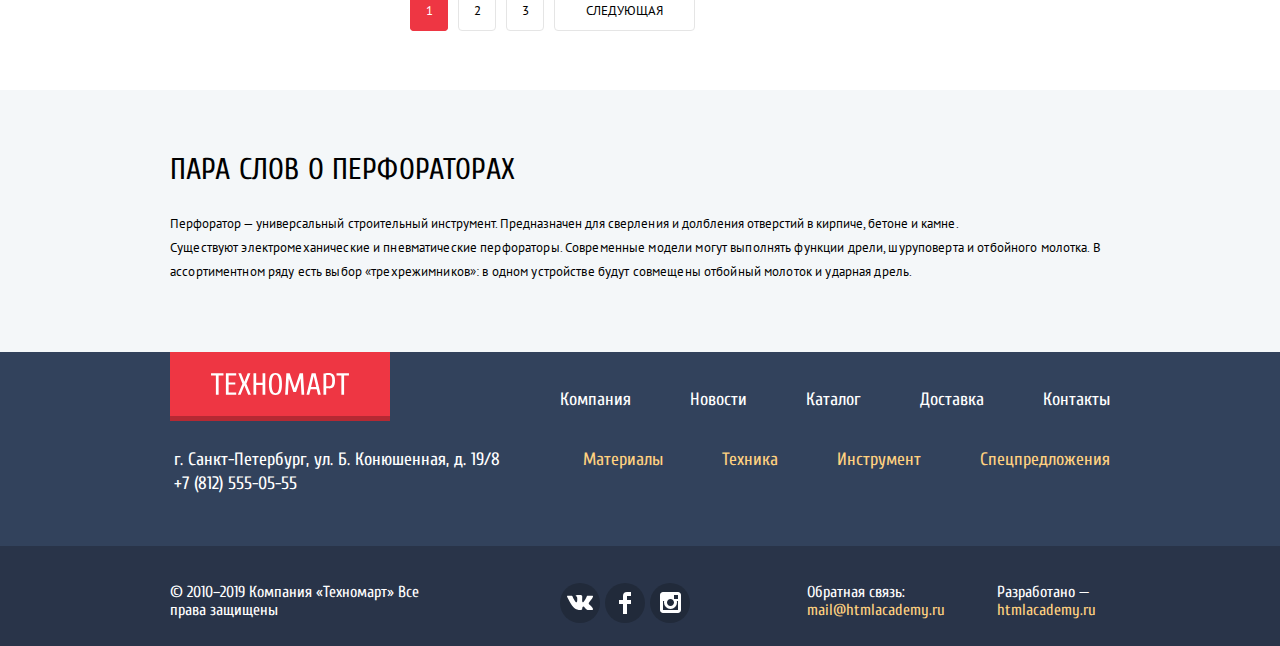
==== commit ccfa56c4: "Исправление ошибок" ====
--- a/catalog.html
+++ b/catalog.html
@@ -1,348 +1,363 @@
 <!DOCTYPE html>
 <html lang="ru">
-  <head>
-    <meta charset="utf-8">
-    <title>HTML Academy: Техномарт - Каталог - Перфораторы</title>
-    <link href="https://fonts.googleapis.com/css?family=Cuprum:400,400i,700%7CPT+Sans:400,700&display=swap&subset=cyrillic" rel="stylesheet">
-    <link href="css/normalize.css" rel="stylesheet">
-    <link href="css/style.css" rel="stylesheet">
-  </head>
-  <body>
-    <header class="main-header catalog-header">
-      <div class="header-top">
-        <div class="container">
-          <a class="site-logo" href="index.html"><img src="img/logo.svg" alt="Логотип компании" width="109" height="19"></a>
-          <form class="header-search" action="https://echo.htmlacademy.ru" method="post">
-            <input type="search" id="search" name="search" placeholder="Поиск:">
-            <label class="header-search-label" for="search">
-              <span class="visually-hidden">Поиск</span>
-              <svg xmlns="http://www.w3.org/2000/svg" width="17" height="17" viewBox="0 0 17 17"><path fill="#ffffff" d="M17 15.586l-3.542-3.542A7.465 7.465 0 0 0 15 7.5 7.5 7.5 0 1 0 7.5 15c1.71 0 3.282-.579 4.544-1.542L15.586 17 17 15.586zM2 7.5C2 4.467 4.467 2 7.5 2 10.532 2 13 4.467 13 7.5c0 3.032-2.468 5.5-5.5 5.5A5.506 5.506 0 0 1 2 7.5z"/></svg>
-            </label>
-            <button class="visually-hidden" type="submit"><span>Искать</span></button>
+
+<head>
+  <meta charset="utf-8">
+  <title>HTML Academy: Техномарт - Каталог - Перфораторы</title>
+  <link href="https://fonts.googleapis.com/css?family=Cuprum:400,400i,700%7CPT+Sans:400,700&display=swap&subset=cyrillic" rel="stylesheet">
+  <link href="css/normalize.css" rel="stylesheet">
+  <link href="css/style.css" rel="stylesheet">
+</head>
+
+<body>
+  <header class="main-header catalog-header">
+    <div class="header-top">
+      <div class="container">
+        <a class="site-logo" href="index.html"><img src="img/logo.svg" alt="Логотип компании" width="109" height="19"></a>
+        <form class="header-search" action="https://echo.htmlacademy.ru" method="post">
+          <input type="search" id="search" name="search" placeholder="Поиск:">
+          <label class="header-search-label" for="search">
+            <span class="visually-hidden">Поиск</span>
+            <svg xmlns="http://www.w3.org/2000/svg" width="17" height="17" viewBox="0 0 17 17">
+              <path fill="#ffffff"
+                d="M17 15.586l-3.542-3.542A7.465 7.465 0 0 0 15 7.5 7.5 7.5 0 1 0 7.5 15c1.71 0 3.282-.579 4.544-1.542L15.586 17 17 15.586zM2 7.5C2 4.467 4.467 2 7.5 2 10.532 2 13 4.467 13 7.5c0 3.032-2.468 5.5-5.5 5.5A5.506 5.506 0 0 1 2 7.5z" />
+              </svg>
+          </label>
+          <button class="visually-hidden" type="submit"><span>Искать</span></button>
+        </form>
+        <div class="shop-menu">
+          <a class="shop-menu-link bookmark-link" href="#">Закладки: 0</a>
+          <a class="shop-menu-link cart-link added" href="#">Корзина: 10</a>
+          <a class="button button-checkout" href="#">Оформить заказ</a>
+        </div>
+      </div>
+    </div>
+    <div class="header-bottom">
+      <div class="container">
+        <p class="shop-info">Интернет-магазин строительных материалов и&nbsp;инструментов для ремонта</p>
+        <div class="header-contacts">
+          <a class="header-tel" href="tel:+78125550555" aria-label="Позвоните нам">+7 (812) 555-05-55</a>
+          <p class="header-address">г. Санкт-Петербург, ул. Б. Конюшенная, д. 19/8</p>
+        </div>
+        <div class="user-menu">
+          <a class="button button-profile profile-login" href="#">
+            <svg xmlns="http://www.w3.org/2000/svg" width="20" height="18" viewBox="0 0 20 18">
+              <path fill="#c5c5c5"
+                d="M17.881 14.166c-2.144-.735-4.256-1.666-5.207-2.39-.657-.501-.77-1.618-.517-2.415 1.118-.903 1.864-2.477 1.864-4.278C14.021 2.276 12.221 0 10 0S5.979 2.276 5.979 5.083c0 1.801.746 3.374 1.863 4.277.253.798.141 1.915-.517 2.416-.95.724-3.063 1.654-5.207 2.39S0 18 0 18h20s.025-3.099-2.119-3.834z" />
+              </svg>
+            Равшан Джамшутович</a>
+          <a class="menu-exit" href="#">
+            <svg xmlns="http://www.w3.org/2000/svg" width="21" height="17" viewBox="0 0 21 17">
+              <g fill="#c5c5c5">
+                <path fill="#c5c5c5" d="M21 8.5L12.125 0v6h-6v5h6v6z" />
+                <path fill="#c5c5c5" d="M3.106 13.952V3.048c.018-.376.171-1.057 1.01-1.057h5.027V0H4.116C1.938 0 1.112 1.81 1.087 3.027v10.946C1.112 15.189 1.938 17 4.116 17h5.027v-1.99H4.116c-.839 0-.992-.683-1.01-1.058z" />
+              </g>
+            </svg>
+            <span class="visually-hidden">Выход</span></a>
+          <ul class="profile-menu">
+            <li><a class="link-profile" href="#">Мои заказы</a></li>
+            <li><a class="link-profile" href="#">Личный кабинет</a></li>
+          </ul>
+        </div>
+      </div>
+    </div>
+    <nav class="site-nav">
+      <div class="container">
+        <ul class="main-nav">
+          <li><a href="index.html">Главная</a></li>
+          <li><a href="#">Компания</a></li>
+          <li><a>Каталог</a></li>
+          <li><a href="#">Новости</a></li>
+          <li><a href="#">Спецпредложения</a></li>
+          <li><a href="#">Доставка</a></li>
+          <li><a href="#">Контакты</a></li>
+        </ul>
+      </div>
+    </nav>
+  </header>
+  <main class="inner-page">
+    <div class="container">
+      <ul class="breadcrumbs">
+        <li><a class="home-link" href="index.html"><span class="visually-hidden">Домой</span></a></li>
+        <li><a href="#">Каталог</a></li>
+        <li><a href="#">Инструмент</a></li>
+        <li><a>Перфораторы</a></li>
+      </ul>
+      <h1 class="catalog-title">Перфораторы</h1>
+      <!-- Ф И Л Ь Т Р -->
+      <div class="inner-wrapper">
+        <section class="sidebar">
+          <h2 class="filter-title">Фильтр:</h2>
+          <form class="filter" action="echo.htmlacademy.ru" method="get">
+            <fieldset class="filter-price">
+              <legend>Цена:</legend>
+              <div class="range-controls">
+                <div class="scale">
+                  <div class="bar"></div>
+                </div>
+                <button class="toggle min-toggle" type="button"></button>
+                <button class="toggle max-toggle" type="button"></button>
+              </div>
+              <div class="price-controls">
+                <label class="min-price"><span class="visually-hidden">от</span> <input type="text" value="0"></label>
+                <span>&mdash;</span>
+                <label class="max-price"><span class="visually-hidden">до</span> <input type="text" value="30000"></label>
+              </div>
+            </fieldset>
+            <fieldset class="brand-filter">
+              <legend>Производители:</legend>
+              <ul>
+                <li class="filter-options">
+                  <label class="filter-label">
+                    <input class="visually-hidden" type="checkbox" name="bosch" checked>
+                    <span class="filter-checkbox"></span>
+                    Bosch
+                  </label>
+                </li>
+                <li class="filter-options">
+                  <label class="filter-label">
+                    <input class="visually-hidden" type="checkbox" name="interskol">
+                    <span class="filter-checkbox"></span>
+                    Интерскол
+                  </label>
+                </li>
+                <li class="filter-options">
+                  <label class="filter-label">
+                    <input class="visually-hidden" type="checkbox" name="makita" checked>
+                    <span class="filter-checkbox"></span>
+                    Makita
+                  </label>
+                </li>
+                <li class="filter-options">
+                  <label class="filter-label">
+                    <input class="visually-hidden" type="checkbox" name="dewalt">
+                    <span class="filter-checkbox"></span>
+                    Dewalt
+                  </label>
+                </li>
+                <li class="filter-options">
+                  <label class="filter-label">
+                    <input class="visually-hidden" type="checkbox" name="hitachi">
+                    <span class="filter-checkbox"></span>
+                    Hitachi
+                  </label>
+                </li>
+              </ul>
+            </fieldset>
+            <fieldset class="power-filter">
+              <legend>Питание:</legend>
+              <ul>
+                <li class="filter-options">
+                  <label class="filter-label">
+                    <input class="visually-hidden" type="radio" name="power" value="battery" checked>
+                    <span class="filter-radio"></span>
+                    Аккумуляторные
+                  </label>
+                </li>
+                <li class="filter-options">
+                  <label class="filter-label">
+                    <input class="visually-hidden" type="radio" name="power" value="power">
+                    <span class="filter-radio"></span>
+                    Сетевые
+                  </label>
+                </li>
+              </ul>
+            </fieldset>
+            <button class="button form-button" type="submit">Показать</button>
           </form>
-          <div class="shop-menu">
-            <a class="shop-menu-link bookmark-link" href="#">Закладки: 0</a>
-            <a class="shop-menu-link cart-link added" href="#">Корзина: 10</a>
-            <a class="button button-checkout" href="#">Оформить заказ</a>
-          </div>
-        </div>
-      </div>
-      <div class="header-bottom">
-        <div class="container">
-          <p class="shop-info">Интернет-магазин строительных материалов и&nbsp;инструментов для ремонта</p>
-          <div class="header-contacts">
-            <a class="header-tel" href="tel:+78125550555" aria-label="Позвоните нам">+7 (812) 555-05-55</a>
-            <p class="header-address">г. Санкт-Петербург, ул. Б. Конюшенная, д. 19/8</p>
-          </div>
-          <div class="user-menu">
-            <a class="button button-profile profile-login" href="#">
-              <svg xmlns="http://www.w3.org/2000/svg" width="20" height="18" viewBox="0 0 20 18"><path fill="#c5c5c5" d="M17.881 14.166c-2.144-.735-4.256-1.666-5.207-2.39-.657-.501-.77-1.618-.517-2.415 1.118-.903 1.864-2.477 1.864-4.278C14.021 2.276 12.221 0 10 0S5.979 2.276 5.979 5.083c0 1.801.746 3.374 1.863 4.277.253.798.141 1.915-.517 2.416-.95.724-3.063 1.654-5.207 2.39S0 18 0 18h20s.025-3.099-2.119-3.834z"/></svg>
-              Равшан Джамшутович</a>
-            <a class="menu-exit" href="#">
-              <svg xmlns="http://www.w3.org/2000/svg" width="21" height="17" viewBox="0 0 21 17"><g fill="#c5c5c5"><path fill="#c5c5c5" d="M21 8.5L12.125 0v6h-6v5h6v6z"/><path fill="#c5c5c5" d="M3.106 13.952V3.048c.018-.376.171-1.057 1.01-1.057h5.027V0H4.116C1.938 0 1.112 1.81 1.087 3.027v10.946C1.112 15.189 1.938 17 4.116 17h5.027v-1.99H4.116c-.839 0-.992-.683-1.01-1.058z"/></g></svg>
-              <span class="visually-hidden">Выход</span></a>
-            <ul class="profile-menu">
-              <li><a class="link-profile" href="#">Мои заказы</a></li>
-              <li><a class="link-profile" href="#">Личный кабинет</a></li>
+        </section>
+        <section class="main-section">
+          <h2 class="visually-hidden">Каталог перфораторов</h2>
+          <div class="sorting-block">
+            <span>Сортировка:</span>
+            <ul class="sorting-list">
+              <li><a class="sort-active" href="#">По цене</a></li>
+              <li><a href="#">По типу</a></li>
+              <li><a href="#">По функционалу</a></li>
+            </ul>
+            <ul class="sorting-buttons">
+              <li><a class="sorting-up active-button" href="#"><span class="visually-hidden">По возрастанию</span></a></li>
+              <li><a class="sorting-down" href="#"><span class="visually-hidden">По убыванию</span></a></li>
             </ul>
           </div>
-        </div>
-      </div>
-      <nav class="site-nav">
-        <div class="container">
-          <ul class="main-nav">
-            <li><a href="index.html">Главная</a></li>
-            <li><a href="#">Компания</a></li>
+          <!-- К А Т А Л О Г -->
+          <div class="catalog-wrapper">
+            <article class="cat-item cat-item-inner">
+              <img src="img/b3000.jpg" alt="Перфоратор Bosch BFG 3000" width="218" height="170">
+              <h3>Перфоратор <span class="item-title-uppercase">Bosch BFG 3000</span></h3>
+              <p class="item-price">22500 Р.</p>
+              <p class="item-sale">15500 Р.</p>
+              <div class="buy-popup">
+                <a class="button item-buy" href="#">Купить</a>
+                <a class="button item-bookmark" href="#">В закладки</a>
+              </div>
+            </article>
+            <article class="cat-item cat-item-inner">
+              <img src="img/b6000.jpg" alt="Перфоратор Bosch BFG 6000" width="218" height="170">
+              <h3>Перфоратор <span class="item-title-uppercase">Bosch BFG 6000</span></h3>
+              <p class="item-price">30500 Р.</p>
+              <p class="item-sale">25500 Р.</p>
+              <div class="buy-popup">
+                <a class="button item-buy" href="#">Купить</a>
+                <a class="button item-bookmark" href="#">В закладки</a>
+              </div>
+            </article>
+            <article class="cat-item cat-item-inner">
+              <img src="img/b2000.jpg" alt="Перфоратор Bosch BFG 2000" width="218" height="170">
+              <h3>Перфоратор <span class="item-title-uppercase">Bosch BFG 2000</span></h3>
+              <p class="item-price"></p>
+              <p class="item-sale">12500 Р.</p>
+              <div class="buy-popup">
+                <a class="button item-buy" href="#">Купить</a>
+                <a class="button item-bookmark" href="#">В закладки</a>
+              </div>
+              <div class="new-flag">New</div>
+            </article>
+            <article class="cat-item cat-item-inner">
+              <img src="img/b3000.jpg" alt="Перфоратор Bosch BFG 3000" width="218" height="170">
+              <h3>Перфоратор <span class="item-title-uppercase">Bosch BFG 3000</span></h3>
+              <p class="item-price">22500 Р.</p>
+              <p class="item-sale">15500 Р.</p>
+              <div class="buy-popup">
+                <a class="button item-buy" href="#">Купить</a>
+                <a class="button item-bookmark" href="#">В закладки</a>
+              </div>
+            </article>
+            <article class="cat-item cat-item-inner">
+              <img src="img/b6000.jpg" alt="Перфоратор Bosch BFG 6000" width="218" height="170">
+              <h3>Перфоратор <span class="item-title-uppercase">Bosch BFG 6000</span></h3>
+              <p class="item-price">22500 Р.</p>
+              <p class="item-sale">15500 Р.</p>
+              <div class="buy-popup">
+                <a class="button item-buy" href="#">Купить</a>
+                <a class="button item-bookmark" href="#">В закладки</a>
+              </div>
+              <div class="new-flag">New</div>
+            </article>
+            <article class="cat-item cat-item-inner">
+              <img src="img/b2000.jpg" alt="Перфоратор Bosch BFG 2000" width="218" height="170">
+              <h3>Перфоратор <span class="item-title-uppercase">Bosch BFG 2000</span></h3>
+              <p class="item-price"></p>
+              <p class="item-sale">12500 Р.</p>
+              <div class="buy-popup">
+                <a class="button item-buy" href="#">Купить</a>
+                <a class="button item-bookmark" href="#">В закладки</a>
+              </div>
+            </article>
+            <article class="cat-item cat-item-inner">
+              <img src="img/b3000.jpg" alt="Перфоратор Bosch BFG 3000" width="218" height="170">
+              <h3>Перфоратор <span class="item-title-uppercase">Bosch BFG 3000</span></h3>
+              <p class="item-price">22500 Р.</p>
+              <p class="item-sale">15500 Р.</p>
+              <div class="buy-popup">
+                <a class="button item-buy" href="#">Купить</a>
+                <a class="button item-bookmark" href="#">В закладки</a>
+              </div>
+              <div class="new-flag">New</div>
+            </article>
+            <article class="cat-item cat-item-inner">
+              <img src="img/b6000.jpg" alt="Перфоратор Bosch BFG 6000" width="218" height="170">
+              <h3>Перфоратор <span class="item-title-uppercase">Bosch BFG 6000</span></h3>
+              <p class="item-price">22500 Р.</p>
+              <p class="item-sale">15500 Р.</p>
+              <div class="buy-popup">
+                <a class="button item-buy" href="#">Купить</a>
+                <a class="button item-bookmark" href="#">В закладки</a>
+              </div>
+            </article>
+            <article class="cat-item cat-item-inner">
+              <img src="img/b2000.jpg" alt="Перфоратор Bosch BFG 2000" width="218" height="170">
+              <h3>Перфоратор <span class="item-title-uppercase">Bosch BFG 2000</span></h3>
+              <p class="item-price"></p>
+              <p class="item-sale">12500 Р.</p>
+              <div class="buy-popup">
+                <a class="button item-buy" href="#">Купить</a>
+                <a class="button item-bookmark" href="#">В закладки</a>
+              </div>
+            </article>
+            <div>
+              <ul class="pagination">
+                <li><a class="active-page" href="#">1</a></li>
+                <li><a href="#">2</a></li>
+                <li><a href="#">3</a></li>
+                <li><a class="next-page" href="#">Следующая</a></li>
+              </ul>
+            </div>
+          </div>
+        </section>
+      </div>
+    </div>
+    <section class="about-drill-section">
+      <div class="container">
+        <h2 class="title sub-title">Пара слов о перфораторах</h2>
+        <p>Перфоратор — универсальный строительный инструмент.
+          Предназначен для сверления и долбления отверстий в кирпиче, бетоне и камне.<br>
+        </p>
+        <p>Существуют электромеханические и пневматические перфораторы.
+          Современные модели могут выполнять функции дрели, шуруповерта и отбойного молотка.
+          В ассортиментном ряду есть выбор «трехрежимников»:
+          в одном устройстве будут совмещены отбойный молоток и ударная дрель.</p>
+      </div>
+    </section>
+  </main>
+  <footer class="main-footer">
+    <div class="footer-top">
+      <div class="container">
+        <div class="footer-top-left">
+          <a class="site-logo footer-logo" href="index.html"><img src="img/logo.svg" alt="Логотип компании Техномарт" width="138" height="23"></a>
+          <p class="footer-address">
+            г. Санкт-Петербург, ул. Б. Конюшенная, д. 19/8
+          </p>
+          <a class="footer-tel" href="tel:+78125550555" aria-label="Позвоните нам">+7 (812) 555-05-55</a>
+        </div>
+        <div class="footer-top-right">
+          <ul class="footer-nav">
+            <li><a href="index.html">Компания</a></li>
+            <li><a href="#">Новости</a></li>
             <li><a href="#">Каталог</a></li>
-            <li><a href="#">Новости</a></li>
-            <li><a href="#">Спецпредложения</a></li>
             <li><a href="#">Доставка</a></li>
             <li><a href="#">Контакты</a></li>
           </ul>
-        </div>
-      </nav>
-    </header>
-    <main class="inner-page">
-      <div class="container">
-        <ul class="breadcrumbs">
-          <li><a class="home-link" href="index.html"><span class="visually-hidden">Домой</span></a></li>
-          <li><a href="#">Каталог</a></li>
-          <li><a href="#">Инструмент</a></li>
-          <li><a>Перфораторы</a></li>
+          <ul class="footer-promo">
+            <li><a href="#">Материалы</a></li>
+            <li><a href="#">Техника</a></li>
+            <li><a href="#">Инструмент</a></li>
+            <li><a href="#">Спецпредложения</a></li>
+          </ul>
+        </div>
+      </div>
+    </div>
+    <div class="footer-bottom">
+      <div class="container">
+        <p class="copyright">
+          © 2010–2019 Компания «Техномарт»
+          Все права защищены
+        </p>
+        <ul class="social-list">
+          <li class="social-button vk-button"><a href="#"><span class="visually-hidden">Вконтакте</span></a></li>
+          <li class="social-button fb-button"><a href="#"><span class="visually-hidden">Фейсбук</span></a></li>
+          <li class="social-button insta-button"><a href="#"><span class="visually-hidden">Инстаграм</span></a></li>
         </ul>
-        <h1 class="catalog-title">Перфораторы</h1>
-        <!-- Ф И Л Ь Т Р -->
-        <div class="inner-wrapper">
-          <section class="sidebar">
-            <h2 class="filter-title">Фильтр:</h2>
-            <form class="filter" action="echo.htmlacademy.ru" method="get">
-              <fieldset class="filter-price">
-                <legend>Цена:</legend>
-                <div class="range-controls">
-                  <div class="scale">
-                    <div class="bar"></div>
-                  </div>
-                  <button class="toggle min-toggle" type="button"></button>
-                  <button class="toggle max-toggle" type="button"></button>
-                </div>
-                <div class="price-controls">
-                  <label class="min-price"><span class="visually-hidden">от</span> <input type="text" value="0"></label>
-                  <span>&mdash;</span>
-                  <label class="max-price"><span class="visually-hidden">до</span> <input type="text" value="30000"></label>
-                </div>
-              </fieldset>
-              <fieldset class="brand-filter">
-                <legend>Производители:</legend>
-                <ul>
-                  <li class="filter-options">
-                    <label class="filter-label">
-                      <input class="visually-hidden" type="checkbox" name="bosch" checked>
-                      <span class="filter-checkbox"></span>
-                      Bosch
-                    </label>
-                  </li>
-                  <li class="filter-options">
-                    <label class="filter-label">
-                      <input class="visually-hidden" type="checkbox" name="interskol">
-                      <span class="filter-checkbox"></span>
-                      Интерскол
-                    </label>
-                  </li>
-                  <li class="filter-options">
-                    <label class="filter-label">
-                      <input class="visually-hidden" type="checkbox" name="makita" checked>
-                      <span class="filter-checkbox"></span>
-                      Makita
-                    </label>
-                  </li>
-                  <li class="filter-options">
-                    <label class="filter-label">
-                      <input class="visually-hidden" type="checkbox" name="dewalt">
-                      <span class="filter-checkbox"></span>
-                      Dewalt
-                    </label>
-                  </li>
-                  <li class="filter-options">
-                    <label class="filter-label">
-                      <input class="visually-hidden" type="checkbox" name="hitachi">
-                      <span class="filter-checkbox"></span>
-                      Hitachi
-                    </label>
-                  </li>
-                </ul>
-              </fieldset>
-              <fieldset class="power-filter">
-                <legend>Питание:</legend>
-                <ul>
-                  <li class="filter-options">
-                    <label class="filter-label">
-                      <input class="visually-hidden" type="radio" name="power" value="battery" checked>
-                      <span class="filter-radio"></span>
-                      Аккумуляторные
-                    </label>
-                  </li>
-                  <li class="filter-options">
-                    <label class="filter-label">
-                      <input class="visually-hidden" type="radio" name="power" value="power">
-                      <span class="filter-radio"></span>
-                      Сетевые
-                    </label>
-                  </li>
-                </ul>
-              </fieldset>
-              <button class="button form-button" type="submit">Показать</button>
-            </form>
-          </section>
-          <section class="main-section">
-            <h2 class="visually-hidden">Каталог перфораторов</h2>
-            <div class="sorting-block">
-              <span>Сортировка:</span>
-              <ul class="sorting-list">
-                <li><a class="sort-active" href="#">По цене</a></li>
-                <li><a href="#">По типу</a></li>
-                <li><a href="#">По функционалу</a></li>
-              </ul>
-              <ul class="sorting-buttons">
-                <li><a class="sorting-up active-button" href="#"><span class="visually-hidden">По возрастанию</span></a></li>
-                <li><a class="sorting-down" href="#"><span class="visually-hidden">По убыванию</span></a></li>
-              </ul>
-            </div>
-            <!-- К А Т А Л О Г -->
-            <div class="catalog-wrapper">
-              <article class="cat-item cat-item-inner">
-                <img src="img/b3000.jpg" alt="Перфоратор Bosch BFG 3000" width="218" height="170">
-                <h3>Перфоратор <span class="item-title-uppercase">Bosch BFG 3000</span></h3>
-                <p class="item-price">22500 Р.</p>
-                <p class="item-sale">15500 Р.</p>
-                <div class="buy-popup">
-                  <a class="button item-buy" href="#">Купить</a>
-                  <a class="button item-bookmark" href="#">В закладки</a>
-                </div>
-              </article>
-              <article class="cat-item cat-item-inner">
-                <img src="img/b6000.jpg" alt="Перфоратор Bosch BFG 6000" width="218" height="170">
-                <h3>Перфоратор <span class="item-title-uppercase">Bosch BFG 6000</span></h3>
-                <p class="item-price">30500 Р.</p>
-                <p class="item-sale">25500 Р.</p>
-                <div class="buy-popup">
-                  <a class="button item-buy" href="#">Купить</a>
-                  <a class="button item-bookmark" href="#">В закладки</a>
-                </div>
-              </article>
-              <article class="cat-item cat-item-inner">
-                <img src="img/b2000.jpg" alt="Перфоратор Bosch BFG 2000" width="218" height="170">
-                <h3>Перфоратор <span class="item-title-uppercase">Bosch BFG 2000</span></h3>
-                <p class="item-price"></p>
-                <p class="item-sale">12500 Р.</p>
-                <div class="buy-popup">
-                  <a class="button item-buy" href="#">Купить</a>
-                  <a class="button item-bookmark" href="#">В закладки</a>
-                </div>
-                <div class="new-flag">New</div>
-              </article>
-              <article class="cat-item cat-item-inner">
-                <img src="img/b3000.jpg" alt="Перфоратор Bosch BFG 3000" width="218" height="170">
-                <h3>Перфоратор <span class="item-title-uppercase">Bosch BFG 3000</span></h3>
-                <p class="item-price">22500 Р.</p>
-                <p class="item-sale">15500 Р.</p>
-                <div class="buy-popup">
-                  <a class="button item-buy" href="#">Купить</a>
-                  <a class="button item-bookmark" href="#">В закладки</a>
-                </div>
-              </article>
-              <article class="cat-item cat-item-inner">
-                <img src="img/b6000.jpg" alt="Перфоратор Bosch BFG 6000" width="218" height="170">
-                <h3>Перфоратор <span class="item-title-uppercase">Bosch BFG 6000</span></h3>
-                <p class="item-price">22500 Р.</p>
-                <p class="item-sale">15500 Р.</p>
-                <div class="buy-popup">
-                  <a class="button item-buy" href="#">Купить</a>
-                  <a class="button item-bookmark" href="#">В закладки</a>
-                </div>
-                <div class="new-flag">New</div>
-              </article>
-              <article class="cat-item cat-item-inner">
-                <img src="img/b2000.jpg" alt="Перфоратор Bosch BFG 2000" width="218" height="170">
-                <h3>Перфоратор <span class="item-title-uppercase">Bosch BFG 2000</span></h3>
-                <p class="item-price"></p>
-                <p class="item-sale">12500 Р.</p>
-                <div class="buy-popup">
-                  <a class="button item-buy" href="#">Купить</a>
-                  <a class="button item-bookmark" href="#">В закладки</a>
-                </div>
-              </article>
-              <article class="cat-item cat-item-inner">
-                <img src="img/b3000.jpg" alt="Перфоратор Bosch BFG 3000" width="218" height="170">
-                <h3>Перфоратор <span class="item-title-uppercase">Bosch BFG 3000</span></h3>
-                <p class="item-price">22500 Р.</p>
-                <p class="item-sale">15500 Р.</p>
-                <div class="buy-popup">
-                  <a class="button item-buy" href="#">Купить</a>
-                  <a class="button item-bookmark" href="#">В закладки</a>
-                  <div class="new-flag">New</div>
-                </div>
-              </article>
-              <article class="cat-item cat-item-inner">
-                <img src="img/b6000.jpg" alt="Перфоратор Bosch BFG 6000" width="218" height="170">
-                <h3>Перфоратор <span class="item-title-uppercase">Bosch BFG 6000</span></h3>
-                <p class="item-price">22500 Р.</p>
-                <p class="item-sale">15500 Р.</p>
-                <div class="buy-popup">
-                  <a class="button item-buy" href="#">Купить</a>
-                  <a class="button item-bookmark" href="#">В закладки</a>
-                </div>
-              </article>
-              <article class="cat-item cat-item-inner">
-                <img src="img/b2000.jpg" alt="Перфоратор Bosch BFG 2000" width="218" height="170">
-                <h3>Перфоратор <span class="item-title-uppercase">Bosch BFG 2000</span></h3>
-                <p class="item-price"></p>
-                <p class="item-sale">12500 Р.</p>
-                <div class="buy-popup">
-                  <a class="button item-buy" href="#">Купить</a>
-                  <a class="button item-bookmark" href="#">В закладки</a>
-                </div>
-              </article>
-              <div>
-                <ul class="pagination">
-                  <li><a class="active-page" href="#">1</a></li>
-                  <li><a href="#">2</a></li>
-                  <li><a href="#">3</a></li>
-                  <li><a class="next-page" href="#">Следующая</a></li>
-                </ul>
-              </div>
-            </div>
-          </section>
-        </div>
-      </div>
-        <section class="about-drill-section">
-          <div class="container">
-            <h2 class="title sub-title">Пара слов о перфораторах</h2>
-            <p>Перфоратор — универсальный строительный инструмент.
-              Предназначен для сверления и долбления отверстий в кирпиче, бетоне и камне.<br>
-              Существуют электромеханические и пневматические перфораторы.
-              Современные модели могут выполнять функции дрели, шуруповерта и отбойного молотка.
-              В ассортиментном ряду есть выбор «трехрежимников»:
-              в одном устройстве будут совмещены отбойный молоток и ударная дрель.</p>
-          </div>
-        </section>
-    </main>
-    <footer class="main-footer">
-      <div class="footer-top">
-        <div class="container">
-          <div class="footer-top-left">
-            <a class="site-logo footer-logo" href="#"><img src="img/logo.svg" alt="Логотип компании Техномарт" width="138" height="23"></a>
-            <p class="footer-address">
-              г. Санкт-Петербург, ул. Б. Конюшенная, д. 19/8
-            </p>
-            <a class="footer-tel" href="tel:+78125550555" aria-label="Позвоните нам">+7 (812) 555-05-55</a>
-          </div>
-          <div class="footer-top-right">
-            <ul class="footer-nav">
-              <li><a href="#">Компания</a></li>
-              <li><a href="#">Новости</a></li>
-              <li><a href="#">Каталог</a></li>
-              <li><a href="#">Доставка</a></li>
-              <li><a href="#">Контакты</a></li>
-            </ul>
-            <ul class="footer-promo">
-              <li><a href="#">Материалы</a></li>
-              <li><a href="#">Техника</a></li>
-              <li><a href="#">Инструмент</a></li>
-              <li><a href="#">Спецпредложения</a></li>
-            </ul>
-          </div>
-        </div>
-      </div>
-      <div class="footer-bottom">
-        <div class="container">
-          <p class="copyright">
-            © 2010–2019 Компания «Техномарт»
-            Все права защищены
-          </p>
-          <ul class="social-list">
-            <li class="social-button vk-button"><a href="#"><span class="visually-hidden">Вконтакте</span></a></li>
-            <li class="social-button fb-button"><a href="#"><span class="visually-hidden">Фейсбук</span></a></li>
-            <li class="social-button insta-button"><a href="#"><span class="visually-hidden">Инстаграм</span></a></li>
-          </ul>
-          <p class="footer-bottom-contacts">
-            Обратная связь:
-            <a class="academy" href="mailto:mail@htmlacademy.ru">mail@htmlacademy.ru</a>
-          </p>
-          <p class="footer-bottom-contacts">
-            Разработано —
-            <a class="academy" href="https://htmlacademy.ru/intensive/htmlcss">htmlacademy.ru</a>
-          </p>
-        </div>
-      </div>
-    </footer>
+        <p class="footer-bottom-contacts">
+          Обратная связь:
+          <a class="academy" href="mailto:mail@htmlacademy.ru">mail@htmlacademy.ru</a>
+        </p>
+        <p class="footer-bottom-contacts">
+          Разработано —
+          <a class="academy" href="https://htmlacademy.ru/intensive/htmlcss">htmlacademy.ru</a>
+        </p>
+      </div>
+    </div>
+  </footer>
 
-    <section class="modal cart-add">
-      <h2 class="cart-add-header">Товар добавлен в корзину!</h2>
-      <div class="cart-bottom">
-        <a class="button button-details" href="#">Оформить заказ</a>
-        <button class="button button-details" type="button">Продолжить покупки</button>
-      </div>
-      <button class="modal-close" type="button"><span class="visually-hidden">Закрыть окно</span></button>
-    </section>
-  </body>
+  <section class="modal cart-add">
+    <h2 class="cart-add-header">Товар добавлен в корзину!</h2>
+    <div class="cart-bottom">
+      <a class="button button-details" href="#">Оформить заказ</a>
+      <button class="button button-details" type="button">Продолжить покупки</button>
+    </div>
+    <button class="modal-close" type="button"><span class="visually-hidden">Закрыть окно</span></button>
+  </section>
+</body>
+
 </html>
--- a/css/style.css
+++ b/css/style.css
@@ -1,29 +1,36 @@
+
+
 html {
   box-sizing: border-box;
 }
-*, *::before, *::after {
+
+*,
+*::before,
+*::after {
   box-sizing: inherit;
 }
+
 body {
+  min-width: 960px;
   padding: 0;
   margin: 0;
-
   font-family: "PT Sans", Arial, sans-serif;
   font-size: 13px;
   font-weight: 400;
   line-height: 24px;
-
   color: #000000;
-
   background-color: #ffffff;
 }
+
 a {
   text-decoration: none;
 }
+
 img {
   max-width: 100%;
   height: auto;
 }
+
 .visually-hidden {
   position: absolute;
   width: 1px;
@@ -34,14 +41,17 @@
   border: 0;
   clip: rect(0 0 0 0);
 }
+
 .container {
   width: 960px;
   padding: 0 10px;
   margin: 0 auto;
 }
+
 .button {
   text-transform: uppercase;
 }
+
 .button-details {
   padding: 11px 10px 9px;
   border-radius: 3px;
@@ -49,9 +59,9 @@
   font-size: 14px;
   line-height: 18px;
   text-align: center;
-
   color: #ffffff;
 }
+
 .new-flag {
   position: absolute;
   z-index: 20;
@@ -63,13 +73,15 @@
   text-align: center;
   text-transform: lowercase;
   color: #ffffff;
-  background-color: #ee3643;
+  background-color: #ff5257;
   cursor: default;
 }
 
+
 /* ЗАГОЛОВКИ */
 
-.catalog-title, .title {
+.catalog-title,
+.title {
   margin-top: 0;
   margin-bottom: 0;
   font-family: "Cuprum", Arial, sans-serif;
@@ -77,19 +89,19 @@
   font-weight: 400;
   line-height: 30px;
   text-transform: uppercase;
-
   color: #32425c;
 }
+
 .catalog-title {
-  padding-left: 28px;
-  padding-top: 29px;
-  padding-bottom: 30px;
+  padding: 29px 28px 30px;
   margin-bottom: 21px;
   background-color: #f2f6f8;
 }
+
 .sub-title {
   color: #000000;
 }
+
 .filter-title {
   padding: 9px 10px 10px 19px;
   margin-top: 0;
@@ -98,18 +110,18 @@
   font-weight: 400;
   line-height: 18px;
   text-transform: uppercase;
-
   background-color: #f7f3ec;
 }
+
 
 /* ШАПКА */
 
 .main-header {
   padding-bottom: 60px;
   font-family: "Cuprum", Arial, sans-serif;
-
   background-color: #f4f7f9;
 }
+
 .catalog-header {
   margin-bottom: 0;
 }
@@ -120,7 +132,6 @@
 
 .header-top {
   font-size: 17px;
-
   background-color: #293449;
 }
 
@@ -128,6 +139,7 @@
 .site-nav a {
   color: #ffffff;
 }
+
 .site-logo {
   width: 220px;
   padding: 13px 20px 11px;
@@ -135,84 +147,116 @@
   text-align: center;
   line-height: 0;
 }
-.site-logo, /* Логотип и красные "кнопки" */
+
+.site-logo,
+
+/* Логотип и красные "кнопки" */
+
 .button-details {
   background-color: #ee3643;
 }
+
 .site-logo:hover,
 .button-details:hover {
   background-color: #ca2c37;
 }
+
 .site-logo:active,
 .button-details:active {
   background-color: #ba2732;
 }
+
 .header-search {
   position: relative;
 }
+
 .header-search input {
   width: 270px;
   padding: 12px 15px 10px 49px;
   border: none;
   background-color: #293449;
 }
+
 .header-search input::placeholder {
   color: #ffffff;
   opacity: 1;
 }
+
+.header-search :-ms-input-placeholder {
+  color: #ffffff;
+  opacity: 1;
+}
+
+.header-search :hover:-ms-input-placeholder {
+  color: #ffffff;
+  opacity: 1;
+}
+
 .header-search input:hover {
   color: #000000;
   background-color: #212a3a;
 }
+
 .header-search input:focus {
   background-color: #ffffff;
 }
+
 .header-search-label {
   position: absolute;
   left: 17px;
   top: 12px;
 }
+
 .header-search-label svg {
   width: 17px;
   height: 17px;
 }
-input + .header-search-label {
+
+input+.header-search-label {
   opacity: 0.3;
 }
-input:hover + .header-search-label {
+
+input:hover+.header-search-label {
   opacity: 1;
 }
-input:focus + .header-search-label {
+
+input:focus+.header-search-label {
   opacity: 1;
 }
-input:focus + .header-search-label path {
+
+input:focus+.header-search-label path {
   fill: #ee3643;
 }
+
 .shop-menu {
   display: flex;
   align-items: center;
 }
+
 .shop-menu-link {
   position: relative;
   display: block;
   width: 150px;
-  padding-top: 9px;
-  padding-right: 8px;
-  padding-bottom: 9px;
-}
+  padding: 9px 8px;
+}
+
 .shop-menu-link:hover {
   background-color: #212a3a;
 }
+
 .shop-menu-link:active {
   color: rgba(255, 255, 255, 0.6);
   background-color: #161d29;
 }
+
 .bookmark-link {
   padding-left: 44px;
 }
+
 .cart-link {
   padding-left: 50px;
 }
+
 .bookmark-link::before {
   content: "";
   position: absolute;
@@ -225,6 +269,7 @@
   background-position: 0 0;
   opacity: 0.3;
 }
+
 .cart-link::before {
   content: "";
   position: absolute;
@@ -237,82 +282,92 @@
   background-position: 0 0;
   opacity: 0.3;
 }
+
 .bookmark-link:hover::before,
 .cart-link:hover::before {
   opacity: 1;
 }
+
 .bookmark-link:active::before,
 .cart-link:active::before {
   opacity: 0.5;
 }
+
 .shop-menu .button-checkout {
   padding: 8px 21px 10px;
   text-align: center;
   text-transform: none;
   background-color: #63a63e;
 }
+
 .shop-menu .button-checkout:hover {
   background-color: #5fbb2d;
 }
+
 .shop-menu .button-checkout:active {
   color: rgba(255, 255, 255, 0.5);
   background-color: #518534;
 }
+
 .added {
   background-color: #ee3643;
 }
+
 .added:hover {
   background-color: #ee3643;
 }
+
 .header-bottom {
   padding-top: 48px;
-  padding-bottom: 38px;
-}
+  padding-bottom: 39px;
+}
+
 .header-bottom .container {
   display: flex;
-
-}
+}
+
 .shop-info {
   width: 197px;
   padding: 0;
   margin: 0;
   margin-right: 71px;
   margin-left: 52px;
-
   font-size: 16px;
   font-weight: 400;
   font-style: italic;
   line-height: 23px;
-
   color: #ee3643;
 }
+
 .header-contacts {
   width: 270px;
 }
+
 .header-tel {
   position: relative;
   display: block;
   padding: 7px 7px 9px 71px;
   border: 3px solid #ffffff;
-
   font-size: 21px;
   line-height: 21px;
   color: #ee3643;
 }
+
 .header-tel::before {
   content: "";
   position: absolute;
-  top: 9px;
-  left: 15px;
+  top: 8px;
+  left: 12px;
   width: 19px;
   height: 19px;
   background-image: url("../img/icon-phone.svg");
   background-repeat: no-repeat;
   background-position: 0 0;
 }
+
 .header-address {
   padding: 0;
-  padding-top: 5px;
+  padding-top: 4px;
   margin-top: 0;
   margin-bottom: 0;
   font-size: 14px;
@@ -320,6 +375,7 @@
   text-align: center;
   color: #32425c;
 }
+
 .user-menu {
   position: relative;
   display: flex;
@@ -329,13 +385,12 @@
   width: 300px;
   margin-left: auto;
 }
+
 .button-login {
   position: relative;
-  padding-top: 9px;
-  padding-right: 25px;
-  padding-bottom: 12px;
-  padding-left: 48px;
-}
+  padding: 9px 25px 12px 48px;
+}
+
 .button-login svg {
   position: absolute;
   top: 11px;
@@ -343,9 +398,11 @@
   width: 20px;
   height: 17px;
 }
+
 .button-login:hover path {
   fill: #32425c;
 }
+
 .menu-exit {
   position: absolute;
   top: 11px;
@@ -353,61 +410,71 @@
   width: 21px;
   height: 17px;
 }
+
 .menu-exit:hover path {
   fill: #32425c;
 }
+
 .menu-exit:active path {
   fill: #c5c5c5;
 }
+
 .button-registration {
-  padding-top: 9px;
-  padding-right: 24px;
-  padding-bottom: 12px;
-  padding-left: 24px;
+  padding: 9px 24px 12px;
   margin-left: 10px;
 }
+
 .user-menu,
 .main-nav {
   list-style: none;
 }
+
 .button-profile {
   display: block;
   font-size: 21px;
   line-height: 21px;
   text-transform: none;
-
   color: #000000;
   background-color: #ffffff;
 }
+
 .button-profile:hover {
   color: #ee3643;
 }
+
 .button-profile:active {
   color: rgba(0, 0, 0, 0.3);
 }
+
 .profile-login {
   position: relative;
   display: block;
   padding: 10px 67px 13px 47px;
 }
+
 .profile-login:hover {
   color: #000000;
 }
+
 .profile-login:active {
   color: rgba(0, 0, 0, 0.3);
 }
+
 .profile-login svg {
   position: absolute;
   left: 14px;
   width: 18px;
   height: 20px;
 }
+
 .profile-login:hover path {
   fill: #32425c;
 }
+
 .profile-login:active path {
   fill: #c5c5c5;
 }
+
 .profile-menu {
   position: relative;
   display: flex;
@@ -419,22 +486,25 @@
   margin-bottom: 0;
   list-style: none;
 }
+
 .link-profile {
   margin-right: 17px;
   margin-left: 18px;
   font-size: 16px;
   line-height: 18px;
   text-decoration: underline;
-
   color: #32425c;
 }
+
 .link-profile:hover {
   color: #ee3643;
 }
+
 .link-profile:active {
   color: #32425c;
   opacity: 0.3;
 }
+
 .profile-menu li:not(:last-child)::after {
   content: "";
   position: absolute;
@@ -444,6 +514,8 @@
   border-radius: 50%;
   background-color: #32425c;
 }
+
+
 /* ГЛАВНАЯ НАВИГАЦИЯ */
 
 .main-nav {
@@ -453,31 +525,33 @@
   margin-top: 0;
   margin-bottom: 0;
   border-bottom: 5px solid #293449;
-
   font-size: 17px;
-
   background-color: #32425c;
 }
+
 .main-nav li {
   flex-grow: 1;
   text-align: center;
 }
+
 .main-nav li:first-of-type {
   padding-left: 20px;
 }
+
 .main-nav li:last-of-type {
   padding-right: 20px;
 }
+
 .main-nav a {
   display: block;
-  padding: 15px;
-  padding-top: 20px;
-  padding-bottom: 18px;
+  padding: 20px 15px 18px 14px;
   line-height: 17px;
 }
+
 .main-nav a:hover {
   background-color: #293449;
 }
+
 .main-nav a:active {
   color: rgba(255, 255, 255, 0.5);
   background-color: #1d2739;
@@ -489,25 +563,26 @@
 
 .breadcrumbs {
   display: flex;
-  padding-top: 20px;
-  padding-bottom: 20px;
-  padding-left: 0;
+  padding: 20px 0;
   margin-top: 0;
   margin-bottom: 0;
   line-height: 18px;
   text-transform: uppercase;
   list-style: none;
 }
+
 .breadcrumbs li:not(:last-child) {
   position: relative;
   padding-right: 40px;
 }
+
 .home-link {
   position: relative;
   display: block;
   width: 15px;
   height: 18px;
 }
+
 .home-link::before {
   content: "";
   position: absolute;
@@ -517,6 +592,7 @@
   height: 12px;
   background-image: url("../img/icon-home.svg");
 }
+
 .breadcrumbs li:not(:last-child)::after {
   content: "";
   position: absolute;
@@ -526,15 +602,19 @@
   height: 12px;
   background-image: url("../img/icon-right-small.svg");
 }
+
 .breadcrumbs li:first-child::after {
   right: 18px;
 }
+
 .breadcrumbs a {
   color: #000000;
 }
+
 .breadcrumbs a:hover {
   opacity: 0.3;
 }
+
 .breadcrumbs li:last-child {
   pointer-events: none;
   cursor: default;
@@ -544,10 +624,11 @@
   display: flex;
   justify-content: space-between;
   align-items: center;
-  padding: 26px 24px 25px 28px;
+  padding: 25px 24px 26px 28px;
   margin-bottom: 20px;
   background-color: #f9f5f0;
 }
+
 
 /* ФИЛЬТР */
 
@@ -558,11 +639,13 @@
   border: none;
   border-bottom: 1px solid #eaeaea;
 }
+
 .filter ul {
   padding: 0;
   margin-top: 0;
   margin-bottom: 0;
 }
+
 .filter legend {
   margin-bottom: 13px;
   font-size: 17px;
@@ -570,22 +653,27 @@
   line-height: 30px;
   text-transform: uppercase;
 }
+
 .filter ul {
   list-style: none;
 }
+
 .filter label {
   font-size: 15px;
   line-height: 20px;
   text-transform: uppercase;
 }
+
 .form-button {
   line-height: 18px;
   text-transform: uppercase;
   background-color: #ffffff;
 }
+
 .filter .filter-price {
   margin-bottom: 17px;
 }
+
 .range-controls {
   position: relative;
   height: 80px;
@@ -593,15 +681,18 @@
   margin-bottom: 9px;
   border-radius: 4px;
 }
+
 .scale {
   height: 2px;
   background-color: #d7dcde;
 }
+
 .bar {
   width: 85%;
   height: 2px;
   background-color: #00ca74;
 }
+
 .toggle {
   position: absolute;
   box-sizing: content-box;
@@ -611,49 +702,58 @@
   border: 8px solid #ffffff;
   border-radius: 50%;
   background-color: #ababab;
-
   cursor: pointer;
 }
+
 .min-toggle {
   top: 29px;
   left: 20px;
 }
+
 .max-toggle {
   top: 29px;
   right: 40px;
 }
+
 .price-controls {
   display: flex;
   justify-content: space-between;
   align-items: center;
 }
+
 .price-controls input[type="text"] {
   width: 95px;
-  padding: 11px;
+  padding: 9px 10px 10px 14px;
   border: none;
   border-radius: 4px;
   text-align: center;
   font-family: inherit;
-}
+  font-size: 17px;
+}
+
 .range-controls,
-.price-controls input[type="text"]
- {
+.price-controls input[type="text"] {
   background-color: #f9f5f0;
 }
+
 .filter .brand-filter {
   margin-bottom: 11px;
 }
+
 .filter-options {
   margin-bottom: 16px;
 }
+
 .filter-options:last-child {
   margin-bottom: 0;
 }
+
 .filter-label {
   position: relative;
   padding-left: 35px;
   cursor: pointer;
 }
+
 .filter-checkbox {
   position: absolute;
   top: -2px;
@@ -663,26 +763,33 @@
   background-image: url("../img/checkbox-off.svg");
   background-repeat: no-repeat;
 }
-input:checked + .filter-checkbox {
+
+input:checked+.filter-checkbox {
   background-image: url("../img/checkbox-on.svg");
 }
-input:hover + .filter-checkbox {
+
+input:hover+.filter-checkbox {
   background-image: url("../img/checkbox-off-hover.svg");
 }
-input:hover:checked + .filter-checkbox {
+
+input:hover:checked+.filter-checkbox {
   background-image: url("../img/checkbox-on-hover.svg");
 }
-input:disabled + .filter-checkbox {
+
+input:disabled+.filter-checkbox {
   background-image: url("../img/checkbox-off-hover.svg");
   opacity: 0.3;
 }
-input:checked:disabled + .filter-checkbox {
+
+input:checked:disabled+.filter-checkbox {
   background-image: url("../img/checkbox-on-hover.svg");
 }
+
 .filter .power-filter {
   border-bottom: none;
   margin-bottom: 53px;
 }
+
 .filter-radio {
   position: absolute;
   top: -2px;
@@ -692,22 +799,28 @@
   background-image: url("../img/radio-off.svg");
   background-repeat: no-repeat;
 }
-input:checked + .filter-radio {
+
+input:checked+.filter-radio {
   background-image: url("../img/radio-on.svg");
 }
-input:hover + .filter-radio {
+
+input:hover+.filter-radio {
   background-image: url("../img/radio-off-hover.svg");
 }
-input:hover:checked + .filter-radio {
+
+input:hover:checked+.filter-radio {
   background-image: url("../img/radio-on-hover.svg");
 }
-input:disabled + .filter-radio {
+
+input:disabled+.filter-radio {
   background-image: url("../img/radio-off-hover.svg");
   opacity: 0.3;
 }
-input:checked:disabled + .filter-radio {
+
+input:checked:disabled+.filter-radio {
   background-image: url("../img/radio-on-hover.svg");
 }
+
 .form-button {
   width: 140px;
   padding-top: 10px;
@@ -717,26 +830,31 @@
   cursor: pointer;
 }
 
+
 /* ПРОМО БЛОКИ */
 
 .promo-section {
   padding-bottom: 53px;
 }
+
 .promo-section .container {
   display: flex;
   align-items: flex-start;
 }
+
 .left-column-promo {
   display: flex;
   flex-wrap: wrap;
   width: 620px;
   margin-right: 20px;
 }
+
 .right-column-promo {
   display: flex;
   flex-direction: column;
   width: 300px;
 }
+
 .promo-block {
   position: relative;
   display: flex;
@@ -744,58 +862,61 @@
   overflow: hidden;
   width: 300px;
   min-height: 123px;
-  padding: 20px 22px 22px 24px;
+  padding: 20px 22px 22px 22px;
   margin-bottom: 20px;
   margin-right: 20px;
-}
-.left-column-promo :nth-of-type(2n+2) {
+  background-repeat: no-repeat;
+}
+
+.left-column-promo div:nth-of-type(2n+2) {
   margin-right: 0;
 }
-.right-column-promo :last-of-type {
-  margin-bottom: 0;
-}
+
+.right-column-promo div:last-of-type {
+  margin-bottom: 0;
+}
+
 .promo-block h3 {
   max-width: 180px;
   padding: 0;
   margin: 0 0 13px;
-
   font-family: "Cuprum", Arial, sans-serif;
   font-size: 24px;
   font-weight: 700;
   line-height: 30px;
-
   color: #ffffff;
 }
+
 .promo-materials {
   background-color: #ffbf47;
   background-image: url("../img/promo-materials.png");
-  background-repeat: no-repeat;
   background-position: top 31px right 43px;
 }
+
 .promo-tool {
   background-color: #3bbce3;
   background-image: url("../img/promo-instruments.png");
-  background-repeat: no-repeat;
   background-position: top 33px right 28px;
 }
+
 .promo-tech {
   background-color: #dc91d8;
   background-image: url("../img/promo-tech.png");
-  background-repeat: no-repeat;
   background-position: top 31px right 31px;
 }
+
 .promo-sale {
   background-color: #8ed78f;
   background-image: url("../img/promo-discount.png");
-  background-repeat: no-repeat;
   background-position: top 26px right 45px;
 }
+
 .promo-delivery {
   background-color: #ffc047;
   background-image: url("../img/promo-delivery.png");
-  background-repeat: no-repeat;
   background-position: top 32px right 31px;
 }
+
 .button-promo {
   display: block;
   width: 135px;
@@ -803,29 +924,32 @@
   padding-bottom: 9px;
   margin-top: auto;
   border-radius: 3px;
-
   font-family: "Cuprum", Arial, sans-serif;
   font-size: 14px;
   line-height: 18px;
   text-align: center;
-
   color: #ffffff;
   background-color: rgba(0, 0, 0, 0.1);
 }
+
 .button-promo:hover {
   background-color: rgba(0, 0, 0, 0.2);
 }
+
 .button-promo:active {
   background-color: rgba(0, 0, 0, 0.3);
 }
 
+
 /* СЛАЙДЕР */
+
 .slider {
   position: relative;
   width: 620px;
   height: 266px;
   background-color: #604f48;
 }
+
 .slider h3 {
   padding: 0;
   margin: 0;
@@ -836,9 +960,9 @@
   font-weight: 700;
   line-height: 36px;
   text-transform: uppercase;
-
   color: #ffffff;
 }
+
 .slider p {
   padding: 0;
   margin: 0;
@@ -846,53 +970,61 @@
   padding-left: 25px;
   font-family: "Cuprum", Arial, sans-serif;
   font-size: 18px;
-
   color: #ffffff;
 }
+
 .slide {
   display: none;
   height: 266px;
 }
+
 .slide-active {
   display: block;
 }
+
 .first-slide {
   background-image: url("../img/slide1.jpg");
   background-repeat: no-repeat;
   background-position: 0 0;
 }
+
 .second-slide {
   background-image: url("../img/slide2.jpg");
   background-repeat: no-repeat;
   background-position: 0 0;
 }
+
 .slider-arrows,
 .slider-pagination {
   position: absolute;
 }
+
 .slider-arrows {
   top: 114px;
   width: 22px;
   height: 40px;
   border: none;
   background-color: transparent;
-
   cursor: pointer;
 }
+
 .slider-arrows:first-of-type {
   right: 20px;
   background-image: url("../img/icon-right.svg");
 }
+
 .slider-arrows:last-of-type {
   left: 24px;
   background-image: url("../img/icon-left.svg");
 }
+
 .slider-pagination {
   display: flex;
   left: 50%;
   bottom: 35px;
   transform: translateX(-50%);
 }
+
 .slider-dots {
   width: 10px;
   height: 10px;
@@ -901,9 +1033,11 @@
   border: 2px solid #ffffff;
   background-color: #ee3643;
 }
+
 .active-dot {
   background-color: #ffffff;
 }
+
 .slide .button-details {
   position: absolute;
   left: 25px;
@@ -912,6 +1046,8 @@
   padding-left: 15px;
   text-align: center;
 }
+
+
 /* СОРТИРОВКА */
 
 .sorting-block {
@@ -920,85 +1056,101 @@
   margin-bottom: 21px;
   background-color: #f7f3ec;
 }
+
 .sorting-block span {
   margin-right: auto;
 }
+
 .sorting-block ul {
   display: flex;
   padding: 0;
   margin-top: 0;
   margin-bottom: 0;
-
-}
+}
+
 .sorting-block span,
 .sorting-block a {
   text-transform: uppercase;
 }
+
 .sorting-list,
 .sorting-buttons {
   list-style: none;
 }
+
 .sorting-list li {
   margin-right: 33px;
   margin-left: 36px;
 }
+
 .sorting-list a {
   color: rgba(0, 0, 0, 0.18);
   border-bottom: 1px dotted #ee3643;
 }
+
 .sorting-list a:hover {
   color: #000000;
   border-bottom: 1px solid #ee3643;
 }
+
 .sorting-list .sort-active {
   color: #ee3643;
   border: none;
-
   pointer-events: none;
 }
+
 .sorting-buttons li {
   width: 32px;
 }
+
 .sorting-buttons a {
   margin-right: 11px;
   margin-left: 11px;
 }
+
 .sorting-up {
-    display: inline-block;
-    width: 0;
-    height: 0;
-    border-style: solid;
-    border-width: 0 6px 10px 6px;
-    border-color: transparent transparent #000000 transparent;
-    opacity: 0.2;
-}
+  display: inline-block;
+  width: 0;
+  height: 0;
+  border-style: solid;
+  border-width: 0 6px 10px 6px;
+  border-color: transparent transparent #000000 transparent;
+  opacity: 0.2;
+}
+
 .sorting-down {
-    display: inline-block;
-    width: 0;
-    height: 0;
-    border-style: solid;
-    border-width: 10px 6px 0 6px;
-    border-color: #000000 transparent transparent transparent;
-    opacity: 0.3;
-}
+  display: inline-block;
+  width: 0;
+  height: 0;
+  border-style: solid;
+  border-width: 10px 6px 0 6px;
+  border-color: #000000 transparent transparent transparent;
+  opacity: 0.3;
+}
+
 .sorting-buttons a:hover {
   opacity: 1;
 }
+
 .active-button {
   opacity: 1;
   border-color: transparent transparent #ee3643 transparent;
   pointer-events: none;
 }
+
 .inner-wrapper {
   display: flex;
 }
+
 .sidebar {
   width: 220px;
   margin-right: 20px;
 }
+
 .main-section {
   width: 700px;
 }
+
 .catalog-wrapper {
   display: flex;
   flex-wrap: wrap;
@@ -1008,9 +1160,11 @@
   display: flex;
   flex-wrap: wrap;
 }
+
 .section-header .button-details {
   width: 253px;
 }
+
 
 /* КАРТОЧКА ТОВАРА */
 
@@ -1023,12 +1177,19 @@
   border: 1px solid #eaeaea;
   overflow: hidden;
 }
+
 .cat-item-main:nth-child(4n) {
   margin-right: 0;
 }
+
 .cat-item-inner:nth-child(3n) {
   margin-right: 0;
 }
+
+.cat-item img {
+  margin-bottom: 1px;
+}
+
 .cat-item h3 {
   padding-left: 20px;
   padding-right: 20px;
@@ -1039,9 +1200,11 @@
   line-height: 20px;
   text-align: center;
 }
+
 .item-title-uppercase {
   text-transform: uppercase;
 }
+
 .item-price,
 .item-sale {
   display: block;
@@ -1052,36 +1215,29 @@
   line-height: 18px;
   text-align: center;
 }
+
 .item-price {
   min-height: 30px;
   padding-left: 4px;
   padding-top: 12px;
   text-decoration: line-through;
-
   color: #999999;
 }
+
 .item-sale {
   position: relative;
-  width: 123px;
-  padding: 10px 8px 10px 25px;
-  margin-top: 10px;
+  width: 141px;
+  padding: 10px 9px 10px 6px;
+  margin-top: 9px;
   margin-left: 42px;
-  border-radius: 3px;
+  border-radius: 4px;
   text-align: center;
   color: #ffffff;
-  background-color: #ee3643;
-}
-.item-sale::after {
-  content: "";
-  position: absolute;
-  bottom: 0;
-  left: 122px;
-  width: 0;
-	height: 0;
-	border-top: 19px solid transparent;
-	border-left: 19px solid #ee3643;
-	border-bottom: 19px solid transparent;
-}
+  background-image: url("../img/red-button.svg");
+  background-position: 0 0;
+  background-repeat: no-repeat;
+}
+
 .buy-popup {
   display: none;
   position: absolute;
@@ -1093,9 +1249,15 @@
   background-color: #ffffff;
   z-index: 10;
 }
+
+.cat-item:hover {
+  box-shadow: 0px 10px 25px 0 rgba(41, 52, 73, 0.5);
+}
+
 .cat-item:hover .buy-popup {
   display: block;
 }
+
 .item-buy,
 .item-bookmark {
   display: block;
@@ -1108,6 +1270,7 @@
   line-height: 18px;
   text-align: center;
 }
+
 .item-buy {
   position: relative;
   margin-bottom: 8px;
@@ -1115,12 +1278,15 @@
   border-bottom: 3px solid #367315;
   background-color: #63a63e;
 }
+
 .item-buy:hover {
   background-color: #5fbb2d;
 }
+
 .item-buy:active {
   background-color: #518534;
 }
+
 .item-buy::before {
   content: "";
   position: absolute;
@@ -1132,29 +1298,36 @@
   background-repeat: no-repeat;
   opacity: 0.3;
 }
+
 .item-buy:hover::before {
   opacity: 1;
 }
+
 .item-buy:active::before {
   opacity: 1;
 }
+
 .item-bookmark {
   color: #32425c;
   border: 3px solid #63a63e;
 }
+
 .item-bookmark:hover {
   border: 3px solid #32425c;
 }
+
 .item-bookmark:active {
   border: 3px solid #32425c;
   opacity: 0.3;
 }
 
+
 /* ПРОИЗВОДИТЕЛИ */
 
 .brand-section {
   padding-bottom: 66px;
 }
+
 .brand-list {
   display: flex;
   flex-wrap: wrap;
@@ -1163,20 +1336,25 @@
   margin-bottom: 0;
   list-style: none;
 }
+
 .brand-list li {
   margin-right: 20px;
   margin-bottom: 20px;
 }
+
 .brand-list li:nth-of-type(4n) {
   margin-right: 0;
 }
+
 .brand-list li:hover {
   box-shadow: 0px 10px 25px 0 rgba(41, 52, 73, 0.5);
 }
+
 .brand-list li:active {
   box-shadow: 0px 10px 25px 0 rgba(41, 52, 73, 0.5);
   opacity: 0.3;
 }
+
 .brand-link {
   width: 220px;
   height: 145px;
@@ -1187,119 +1365,138 @@
   background-color: #ffffff;
 }
 
+
 /* СЕРВИСЫ */
 
 .service-section {
   padding-top: 65px;
   background-color: #f4f7f9;
 }
+
 .service-top .title {
   padding: 0;
   margin-top: 0;
   margin-bottom: 0;
   margin-bottom: 25px;
 }
+
 .service-top {
-  margin-bottom: 70px;
-}
+  margin-bottom: 68px;
+}
+
 .service-top p {
   width: 400px;
-
   margin-top: 0;
   margin-bottom: 0;
 }
+
 .service-bottom {
   display: flex;
   padding-bottom: 98px;
 }
+
 .service-list {
   position: relative;
-  width: 244px;
+  width: 243px;
   padding: 0;
-  margin-top: 0;
+  margin-top: 2px;
   margin-bottom: 0;
   margin-right: 75px;
   list-style: none;
 }
+
 .service-list::after {
   content: "";
   position: absolute;
+  top: -40px;
+  right: 0;
   width: 10px;
   height: 272px;
-  top: -40px;
-  right: 0;
   background-image: url("../img/shadow.png");
   background-repeat: no-repeat;
 }
+
 .service-item {
   display: block;
-  padding-top: 14px;
-  padding-bottom: 18px;
-  padding-left: 23px;
+  padding: 14px 22px 17px;
+  border-top: 1px solid #41516a;
+  border-bottom: 1px solid #2b364a;
   font-family: "Cuprum", Arial, sans-serif;
   font-size: 21px;
   font-weight: 700;
   line-height: 30px;
-
   color: #ffffff;
   background-color: #32425c;
 }
+
 .service-item:hover {
   background-color: #293449;
 }
+
 .item-checked {
   color: #32425c;
   background-color: #ffffff;
-
+  border: none;
   pointer-events: none;
 }
+
 .service-slide {
   display: none;
   width: 630px;
-  padding-left: 4px;
-}
+  padding-left: 5px;
+}
+
 .service-slide h3 {
   padding: 0;
   margin: 0;
-}
+  letter-spacing: 0.4px;
+}
+
 .service-slide p {
-  padding-top: 24px;
+  padding-top: 25px;
   margin: 0;
 }
+
 .service-slide-active {
   display: block;
 }
+
 .service-section h3 {
   font-family: "Cuprum", Arial, sans-serif;
   font-size: 36px;
   font-weight: 400;
   line-height: 36px;
   text-transform: uppercase;
-
   color: #32425c;
 }
+
 .service-delivery {
   position: relative;
 }
+
 .service-delivery p {
   width: 278px;
 }
+
 .service-delivery::after {
   content: "";
   position: absolute;
-  top: 23px;
+  top: 25px;
   right: 1px;
   width: 468px;
   height: 261px;
   background-image: url("../img/service-delivery.png");
   background-repeat: no-repeat;
 }
+
 .service-guarantee {
   position: relative;
 }
+
 .service-guarantee p {
   width: 380px;
 }
+
 .service-guarantee::after {
   content: "";
   position: absolute;
@@ -1310,9 +1507,11 @@
   background-image: url("../img/service-guarantee.png");
   background-repeat: no-repeat;
 }
+
 .service-credit {
   position: relative;
 }
+
 .service-credit::after {
   content: "";
   position: absolute;
@@ -1323,22 +1522,26 @@
   background-image: url("../img/service-credit.png");
   background-repeat: no-repeat;
 }
+
 .service-credit p {
   padding-bottom: 32px;
 }
+
 .service-credit .button-details {
   display: block;
   width: 195px;
 }
 
+
 /* О КОМПАНИИ */
 
 .company-block.container {
   display: flex;
   justify-content: space-between;
-  padding-top: 80px;
-  padding-bottom: 84px;
-}
+  padding-top: 78px;
+  padding-bottom: 85px;
+}
+
 .about-section .title,
 .contacts-section .title,
 .about-section p,
@@ -1348,55 +1551,71 @@
   margin-top: 0;
   margin-bottom: 0;
 }
+
 .about-section {
   width: 540px;
 }
+
 .about-section .title,
 .contacts-section .title {
-  margin-bottom: 25px;
-}
+  margin-bottom: 26px;
+}
+
 .about-section p {
-  margin-bottom: 25px;
-}
+  margin-bottom: 24px;
+  letter-spacing: 0.14px;
+}
+
 .about-section p:last-of-type {
   padding-right: 100px;
-  margin-bottom: 0;
-}
+  margin-bottom: 10px;
+  letter-spacing: 0.05px;
+}
+
 .delivery-companies {
-}
+  margin-bottom: 27px;
+}
+
 .delivery-companies li {
   position: relative;
-  padding-top: 20px;
-  padding-left: 36px;
-}
+  padding: 10px 20px 10px 36px;
+}
+
 .delivery-companies li::before {
   content: "";
   position: absolute;
   left: 0;
-  top: 29px;
+  top: 20px;
   width: 25px;
   height: 2px;
   background-color: #ee3643;
 }
+
 .about-section .button-details {
   display: block;
   width: 220px;
-  margin-top: 35px;
-}
+}
+
 .contacts-section {
   width: 300px;
 }
+
 .contacts-section p {
   padding-right: 100px;
 }
+
 .contacts-map {
   display: block;
   padding-top: 30px;
-}
+  margin-bottom: 34px;
+}
+
 .contacts-section .button-details {
   display: block;
-  margin-top: 35px;
-}
+  padding: 11px 5px 9px 11px;
+}
+
+
 /* ПАГИНАЦИЯ */
 
 .pagination {
@@ -1409,38 +1628,44 @@
   margin-bottom: 0;
   list-style: none;
 }
+
 .pagination li {
   margin-right: 10px;
 }
+
 .pagination li:last-child {
   margin-right: 0;
 }
+
 .pagination a {
   padding: 8px 14px 11px 15px;
   border-radius: 4px;
   line-height: 18px;
   text-transform: uppercase;
-
   color: #000000;
   border: solid 1px #e5e5e5;
 }
+
 .pagination .next-page {
   padding-left: 31px;
   padding-right: 31px;
 }
+
 .pagination a:hover {
   border: 1px solid #bdc6ca;
 }
+
 .pagination a:active {
   border: 1px solid #ee3643;
 }
+
 .pagination .active-page {
   color: #ffffff;
   background-color: #ee3643;
   border: 1px solid #ee3643;
-
   pointer-events: none;
 }
+
 
 /* О ПЕРФОРАТОРАХ */
 
@@ -1449,63 +1674,83 @@
   padding-bottom: 68px;
   background-color: #f4f7f9;
 }
+
 .about-drill-section .title,
 .about-drill-section p {
   padding: 0;
   margin-top: 0;
   margin-bottom: 0;
 }
-.about-drill-section p {
+
+.about-drill-section .title {
+  letter-spacing: 0.16px;
+}
+
+.about-drill-section p:first-of-type {
   padding-top: 27px;
-}
+  letter-spacing: 0.02px;
+}
+
+.about-drill-section p:nth-of-type(2) {
+  letter-spacing: 0.13px;
+}
+
 
 /* О КОМПАНИИ */
 
 .delivery-companies {
   list-style: none;
 }
+
 .delivery-companies li {
   font-family: "Cuprum", Arial, sans-serif;
   font-size: 18px;
   line-height: 20px;
 }
 
+
 /* ФУТЕР */
 
 .main-footer {
   font-family: "Cuprum", Arial, sans-serif;
 }
+
 .footer-top {
   padding-bottom: 50px;
-
   font-size: 18px;
   line-height: 24px;
-
   color: #ffffff;
   background-color: #32425c;
 }
+
 .footer-top .container {
   display: flex;
   justify-content: space-between;
 }
+
 .footer-top-left {
   display: flex;
   flex-direction: column;
 }
+
 .footer-logo {
-  padding: 20px 40px 22px;
-}
+  padding: 21px 40px;
+}
+
 .footer-logo img {
   max-width: inherit;
 }
+
 .footer-address {
   padding-left: 4px;
   padding-top: 32px;
   margin: 0;
 }
+
 .footer-tel {
   padding-left: 4px;
 }
+
 .footer-nav,
 .footer-promo {
   display: flex;
@@ -1514,54 +1759,64 @@
   padding-left: 0;
   margin-top: 36px;
 }
+
 .footer-nav li,
 .footer-promo li {
   margin-left: 59px;
 }
+
 .footer-nav,
 .footer-promo,
 .social-list {
   list-style: none;
 }
+
 .footer-tel,
 .footer-nav a,
 .footer-bottom a {
   color: #ffffff;
 }
+
 .footer-promo a,
 .footer-bottom .academy {
   color: #ffd180;
 }
+
 .footer-nav a:hover,
 .footer-promo a:hover,
 .academy:hover {
   text-decoration: underline;
 }
+
 .footer-nav a:active,
 .footer-promo a:active {
   text-decoration: none;
   opacity: 0.5;
 }
+
 .footer-bottom {
-  padding-top: 35px;
-  padding-bottom: 35px;
+  padding-top: 37px;
+  padding-bottom: 23px;
   font-size: 16px;
   line-height: 18px;
-
   color: #ffffff;
   background-color: #293449;
 }
+
 .footer-bottom .container {
   display: flex;
 }
+
 .footer-bottom p {
   margin-top: 0;
   margin-bottom: 0;
 }
+
 .copyright {
   width: 311px;
   padding-right: 60px;
 }
+
 .social-list {
   display: flex;
   justify-content: center;
@@ -1573,77 +1828,89 @@
   margin-right: auto;
   margin-left: auto;
 }
-.social-button {
-  margin: 0 2px 3px 1px;
-}
+
+.social-button:not(:last-child) {
+  margin-right: 5px;
+}
+
 .social-button a {
   display: block;
-  width: 42px;
-  height: 42px;
+  width: 40px;
+  height: 40px;
   border-radius: 50%;
   background-color: #212a3a;
 }
+
 .vk-button a {
   background-image: url("../img/icon-vk.svg");
   background-repeat: no-repeat;
   background-position: center;
 }
+
 .fb-button a {
   background-image: url("../img/icon-fb.svg");
   background-repeat: no-repeat;
   background-position: center;
 }
+
 .insta-button a {
   background-image: url("../img/icon-insta.svg");
   background-repeat: no-repeat;
   background-position: center;
 }
+
 .social-button a:hover {
   background-color: #ee3643;
 }
+
 .footer-bottom-contacts {
   display: flex;
   flex-direction: column;
   padding-right: 14px;
   margin-left: 38px;
 }
+
 .academy:active {
   text-decoration: none;
   color: #ee3643;
 }
+
 .modal {
   display: none;
   position: fixed;
   left: 50%;
-  transform: translateX(-50%);
+  top: 50%;
+  max-height: 100vh;
+  overflow-y: auto;
+  transform: translate(-50%, -50%);
   background-color: #ffffff;
   box-shadow: 0px 20px 40px 0 rgba(0, 0, 0, 0.75);
   font-family: "Cuprum", Arial, sans-serif;
 }
+
 .modal-show {
   display: block;
 }
 
+
 /* ДОБАВЛЕНИЕ В КОРЗИНУ */
 
 .cart-add {
   z-index: 20;
-  top: 412px;
   width: 620px;
-  height: 282px;
   border-top: 7px solid #ee3643;
 }
+
 .cart-add h2 {
   position: relative;
-  padding-top: 68px;
-  padding-bottom: 68px;
-  padding-left: 165px;
+  padding: 69px 30px 71px 165px;
   margin-top: 0;
   margin-bottom: 0;
   font-weight: 400;
   font-size: 30px;
   line-height: 30px;
 }
+
 .cart-add h2::before {
   content: "";
   position: absolute;
@@ -1653,6 +1920,7 @@
   height: 66px;
   background-image: url("../img/icon-mark.svg");
 }
+
 .cart-bottom {
   display: flex;
   justify-content: center;
@@ -1660,21 +1928,32 @@
   padding-bottom: 37px;
   background-color: #f1f1f1;
 }
+
 .cart-bottom a {
   display: block;
   margin-right: 20px;
 }
+
 .cart-bottom button {
   border: none;
   color: #000000;
   background-color: #ffffff;
 }
-.cart-bottom button:hover { /* состояние не описано в стайлгайде */
-  color: #ffffff;
-}
+
+.cart-bottom button:hover {
+  color: #ee3643;
+  background-color: #ffffff;
+}
+
+.cart-bottom button:active,
+.cart-bottom button:focus {
+  opacity: 0.3;
+}
+
 .cart-bottom .button-details {
   width: 220px;
 }
+
 .modal-close {
   position: absolute;
   top: 10px;
@@ -1689,37 +1968,39 @@
 
 .map-big-modal {
   z-index: 20;
-  position: fixed;
-  bottom: 355px;
   width: 940px;
-  height: 446px;
   box-shadow: 0px 0px 14.72px 1.28px rgba(47, 42, 43, 0.5);
+  line-height: 0;
 }
 
 .modal-wrapper {
   margin-right: 80px;
   margin-left: 80px;
 }
+
 .feedback-modal {
   z-index: 30;
   position: fixed;
-  bottom: 200px;
   width: 620px;
   height: 430px;
   border-top: #ee3643 solid 7px;
 }
+
 .feedback-top {
   display: flex;
   justify-content: space-between;
   padding-top: 48px;
 }
+
 .feedback-top-block {
   width: 220px;
 }
+
 .feedback-modal label {
   font-size: 18px;
   line-height: 18px;
 }
+
 .feedback-modal input {
   width: 220px;
   min-height: 38px;
@@ -1729,16 +2010,20 @@
   border-radius: 3px;
   font-family: "PT Sans", Arial, sans-serif;
 }
+
 .feedback-modal::placeholder {
   color: #a9a9a9;
 }
+
 .feedback-modal textarea {
   width: 460px;
 }
+
 .feedback-text {
   margin-top: 20px;
   margin-bottom: 17px;
 }
+
 .feedback-text textarea {
   height: 114px;
   padding: 9px 16px;
@@ -1747,21 +2032,25 @@
   border-radius: 3px;
   font-family: "PT Sans", Arial, sans-serif;
 }
+
 .feedback-submit {
-  padding-top: 37px;
-  padding-bottom: 37px;
+  padding-top: 38px;
+  padding-bottom: 38px;
   background-color: #f4f4f4;
 }
+
 .feedback-submit .button-details {
   display: block;
   width: 460px;
   margin: 0 auto;
   border: none;
 }
+
 .feedback-modal input:hover,
 .feedback-modal textarea:hover {
   border-color: #b5b5b5;
 }
+
 .feedback-modal input:focus,
 .feedback-modal textarea:focus {
   border-color: #ee3643;
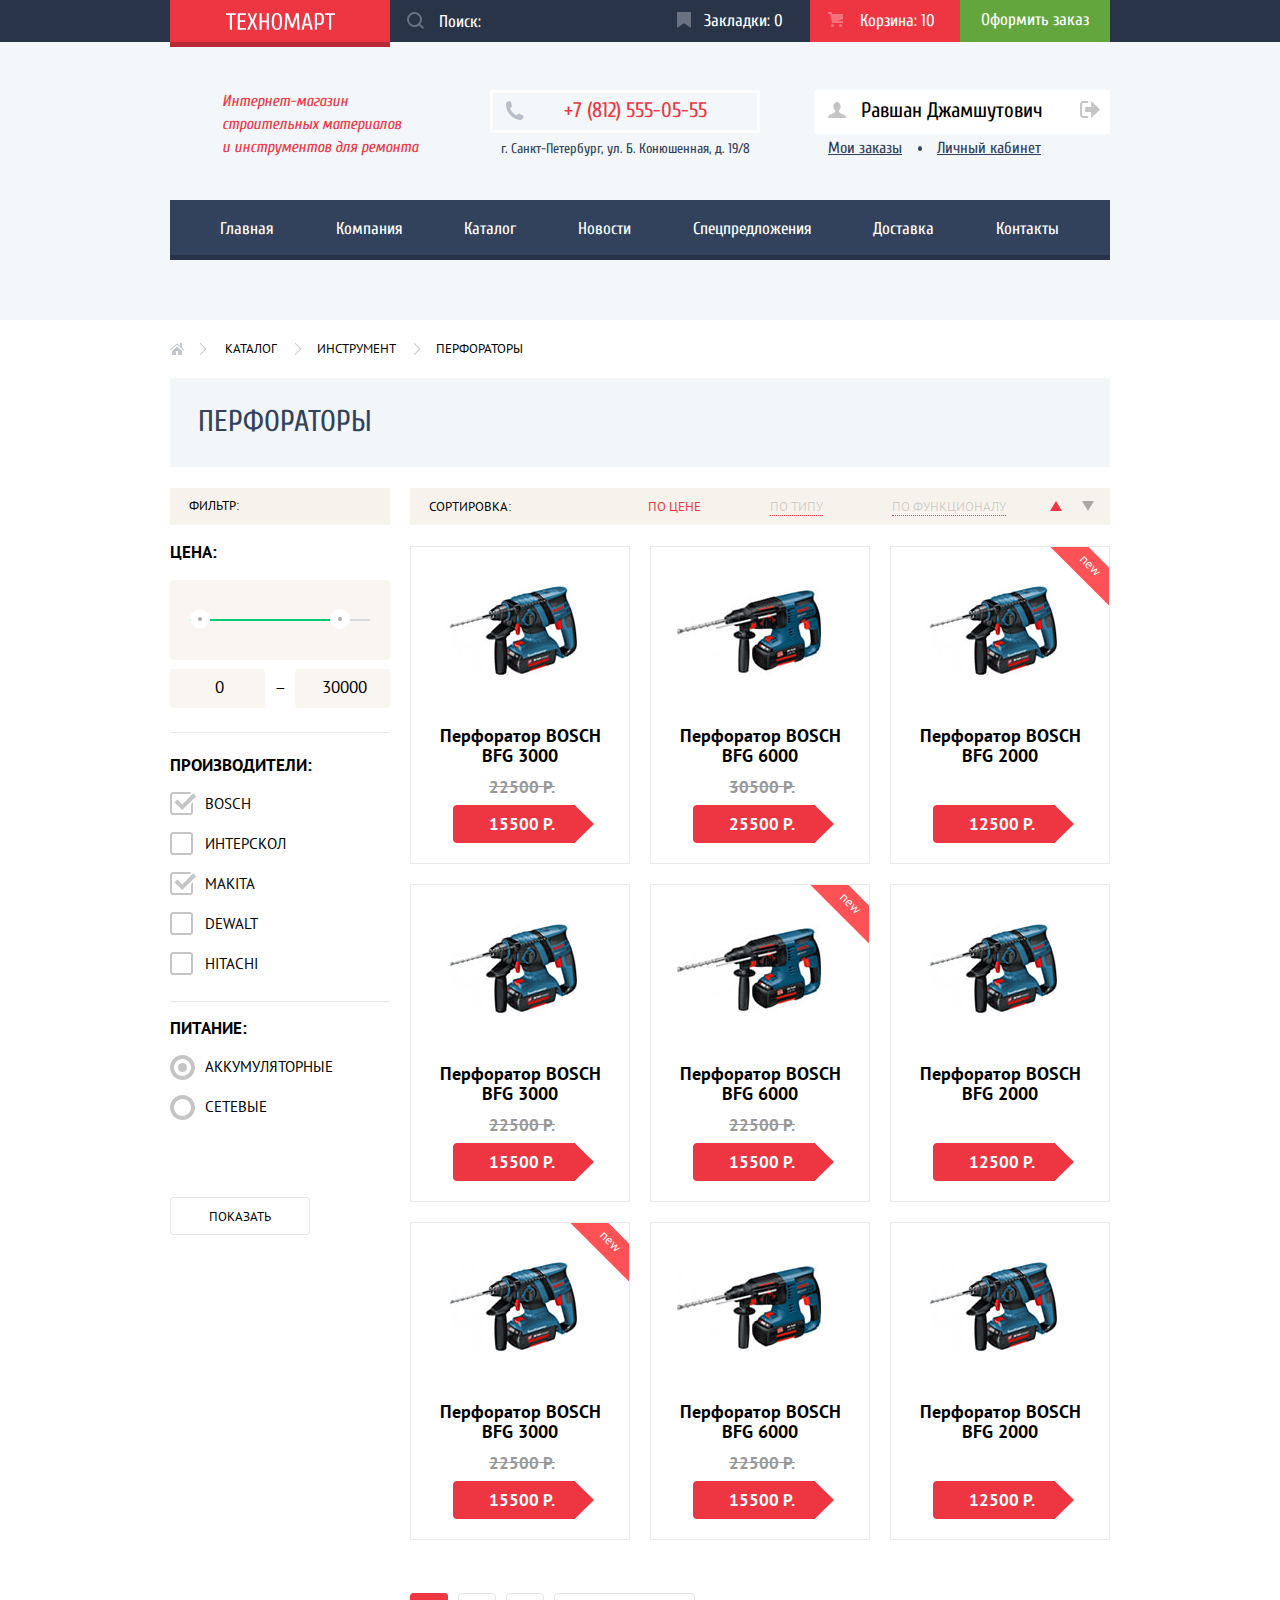
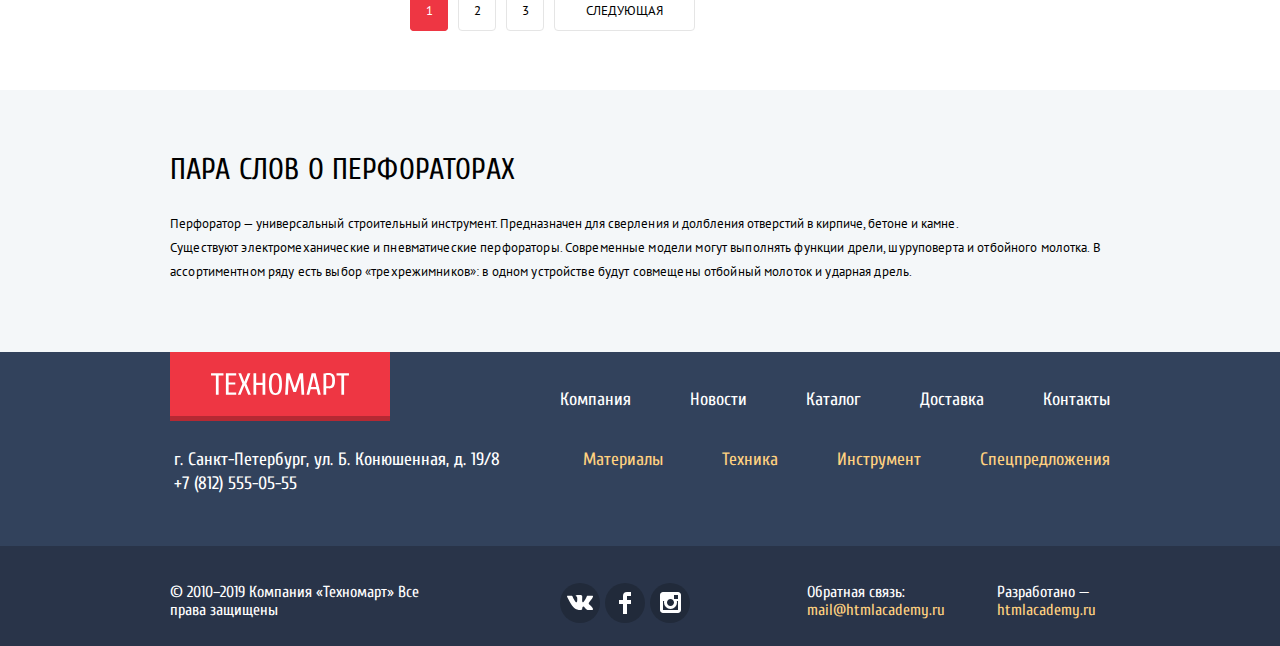
==== commit 44bded72: "+ попапы + анимация их появления" ====
--- a/catalog.html
+++ b/catalog.html
@@ -354,10 +354,13 @@
     <h2 class="cart-add-header">Товар добавлен в корзину!</h2>
     <div class="cart-bottom">
       <a class="button button-details" href="#">Оформить заказ</a>
-      <button class="button button-details" type="button">Продолжить покупки</button>
+      <button class="button button-details button-continue" type="button">Продолжить покупки</button>
     </div>
     <button class="modal-close" type="button"><span class="visually-hidden">Закрыть окно</span></button>
   </section>
+
+  <script src="js/script.js"></script>
+
 </body>
 
 </html>
--- a/css/style.css
+++ b/css/style.css
@@ -509,6 +509,7 @@
   content: "";
   position: absolute;
   top: 12px;
+  left: 108px;
   width: 4px;
   height: 5px;
   border-radius: 50%;
@@ -800,24 +801,24 @@
   background-repeat: no-repeat;
 }
 
-input:checked+.filter-radio {
+input:checked + .filter-radio {
   background-image: url("../img/radio-on.svg");
 }
 
-input:hover+.filter-radio {
+input:hover + .filter-radio {
   background-image: url("../img/radio-off-hover.svg");
 }
 
-input:hover:checked+.filter-radio {
+input:hover:checked + .filter-radio {
   background-image: url("../img/radio-on-hover.svg");
 }
 
-input:disabled+.filter-radio {
+input:disabled + .filter-radio {
   background-image: url("../img/radio-off-hover.svg");
   opacity: 0.3;
 }
 
-input:checked:disabled+.filter-radio {
+input:checked:disabled + .filter-radio {
   background-image: url("../img/radio-on-hover.svg");
 }
 
@@ -834,24 +835,20 @@
 /* ПРОМО БЛОКИ */
 
 .promo-section {
-  padding-bottom: 53px;
+  padding-bottom: 33px;
 }
 
 .promo-section .container {
   display: flex;
-  align-items: flex-start;
 }
 
 .left-column-promo {
   display: flex;
   flex-wrap: wrap;
-  width: 620px;
-  margin-right: 20px;
+  width: 640px;
 }
 
 .right-column-promo {
-  display: flex;
-  flex-direction: column;
   width: 300px;
 }
 
@@ -863,19 +860,9 @@
   width: 300px;
   min-height: 123px;
   padding: 20px 22px 22px 22px;
-  margin-bottom: 20px;
-  margin-right: 20px;
+  margin: 0 20px 20px 0;
   background-repeat: no-repeat;
 }
-
-.left-column-promo div:nth-of-type(2n+2) {
-  margin-right: 0;
-}
-
-.right-column-promo div:last-of-type {
-  margin-bottom: 0;
-}
-
 .promo-block h3 {
   max-width: 180px;
   padding: 0;
@@ -947,6 +934,7 @@
   position: relative;
   width: 620px;
   height: 266px;
+  margin: 0 20px 20px 0;
   background-color: #604f48;
 }
 
@@ -1874,6 +1862,64 @@
   text-decoration: none;
   color: #ee3643;
 }
+@keyframes feedback-show {
+  from {
+            transform: translate( -50%, 2000px);
+    -webkit-transform: translate( -50%, 2000px);
+
+  }
+  to {
+            transform: translate(-50%, 0px);
+    -webkit-transform: translate(-50%, 0px);
+
+   }
+}
+@keyframes bounce {
+  0% {
+          transform: translate(-50%, -2000px);
+  -webkit-transform: translate(-50%, -2000px);
+  }
+
+  60% {
+          transform: translate(-50%, 30px);
+  -webkit-transform: translate(-50%, 30px);
+  }
+
+  90% {
+          transform: translate(-50%, -10px);
+  -webkit-transform: translate(-50%, -10px);
+  }
+
+  100% {
+          transform: translate(-50%, 0);
+  -webkit-transform: translate(-50%, 0);
+  }
+  }
+
+@keyframes shake {
+  0%,
+  100% {
+            transform: translate(-50%, -50%);
+    -webkit-transform: translate(-50%, -50%);
+  }
+
+  10%,
+  30%,
+  50%,
+  70%,
+  90% {
+           transform: translate(calc(-50% - 10px), -50%);
+   -webkit-transform: translate(calc(-50% - 10px), -50%);
+  }
+
+  20%,
+  40%,
+  60%,
+  80% {
+            transform: translate(calc(-50% + 10px), -50%);
+    -webkit-transform: translate(calc(-50% + 10px), -50%);
+   }
+}
 
 .modal {
   display: none;
@@ -1890,8 +1936,15 @@
 
 .modal-show {
   display: block;
-}
-
+  animation: bounce 0.5s;
+}
+.feedback-show {
+  display: block;
+  animation: feedback-show 0.5s;
+}
+.modal-error {
+  animation: shake 0.6s;
+}
 
 /* ДОБАВЛЕНИЕ В КОРЗИНУ */
 
@@ -1938,6 +1991,7 @@
   border: none;
   color: #000000;
   background-color: #ffffff;
+  cursor: pointer;
 }
 
 .cart-bottom button:hover {
@@ -1956,6 +2010,7 @@
 
 .modal-close {
   position: absolute;
+  z-index: 5;
   top: 10px;
   right: 10px;
   width: 21px;
@@ -1972,6 +2027,20 @@
   box-shadow: 0px 0px 14.72px 1.28px rgba(47, 42, 43, 0.5);
   line-height: 0;
 }
+.map-big-modal iframe {
+  position: relative;
+  z-index: 2;
+
+  border: none;
+}
+.map-big-modal p {
+  position: absolute;
+  top: 0;
+  left: 0;
+  z-index: 1;
+
+  margin: 0;
+}
 
 .modal-wrapper {
   margin-right: 80px;
@@ -1982,7 +2051,7 @@
   z-index: 30;
   position: fixed;
   width: 620px;
-  height: 430px;
+  min-height: 430px;
   border-top: #ee3643 solid 7px;
 }
 
